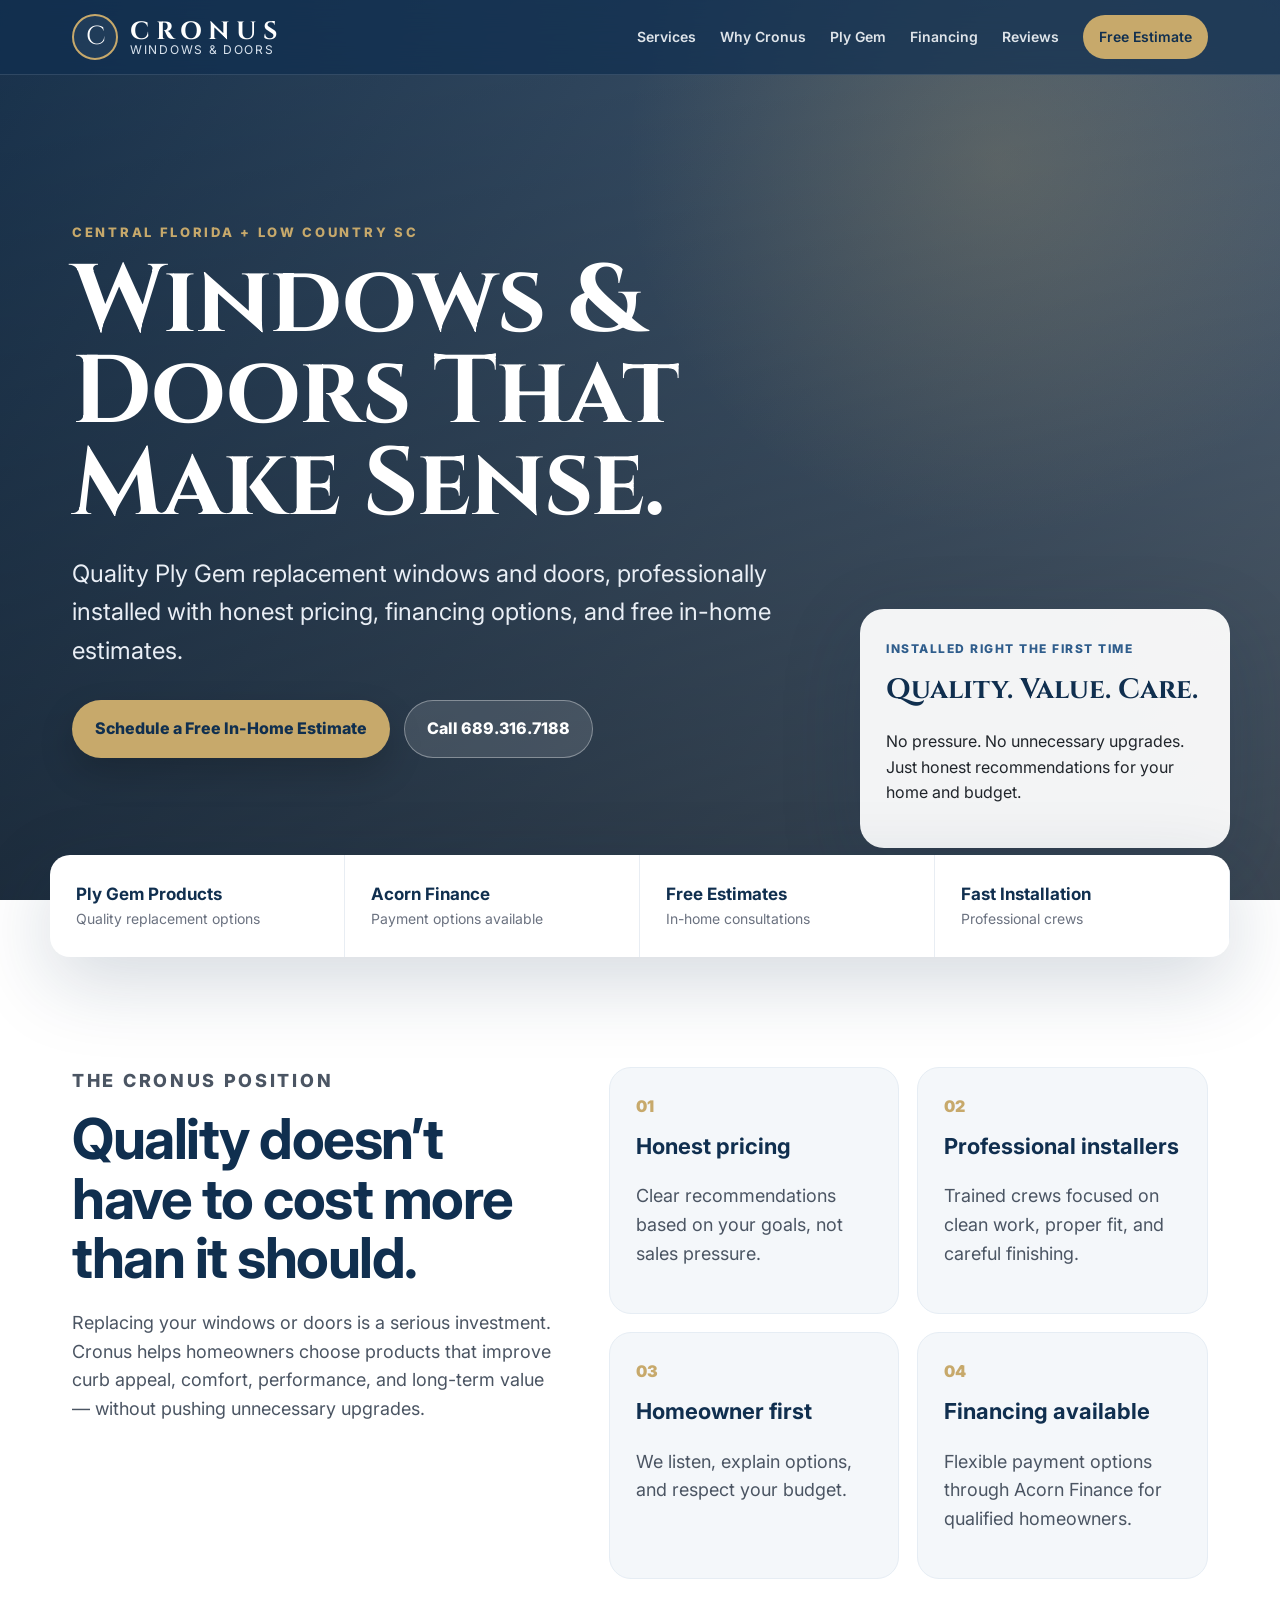
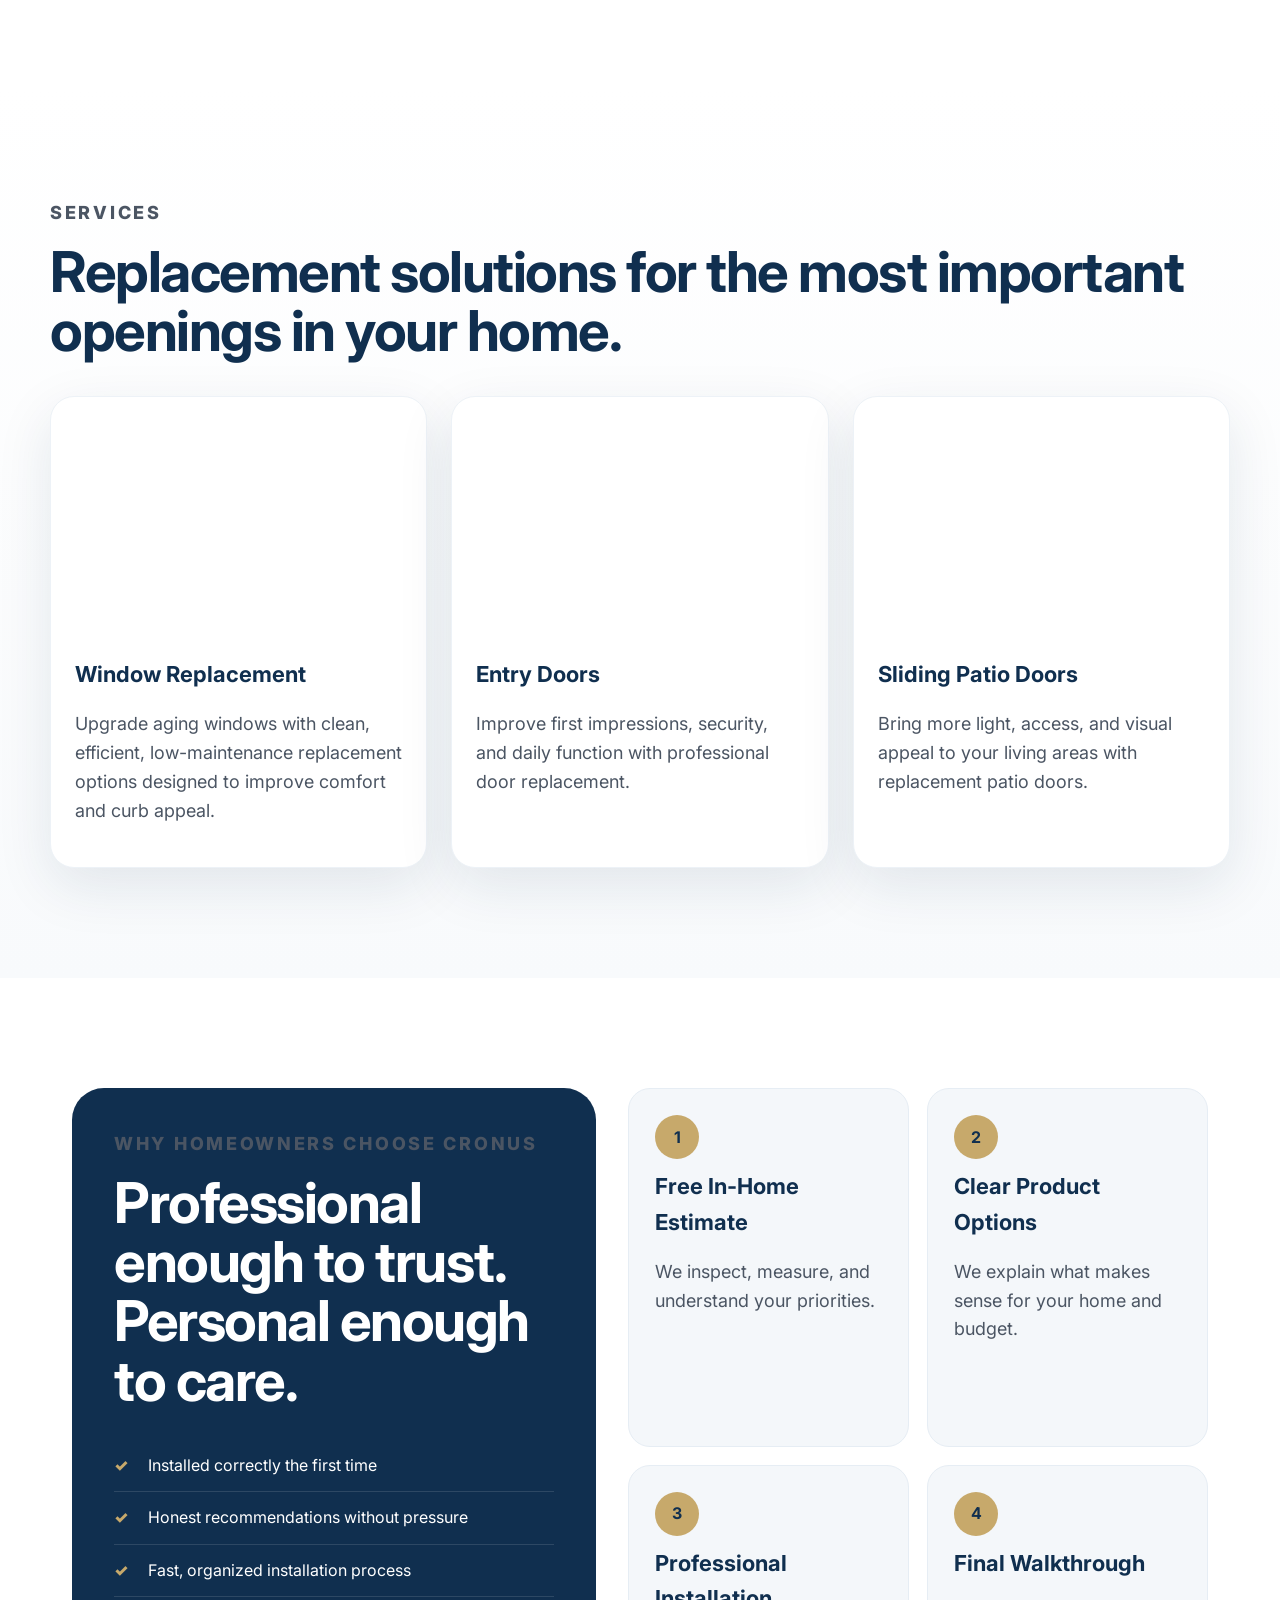
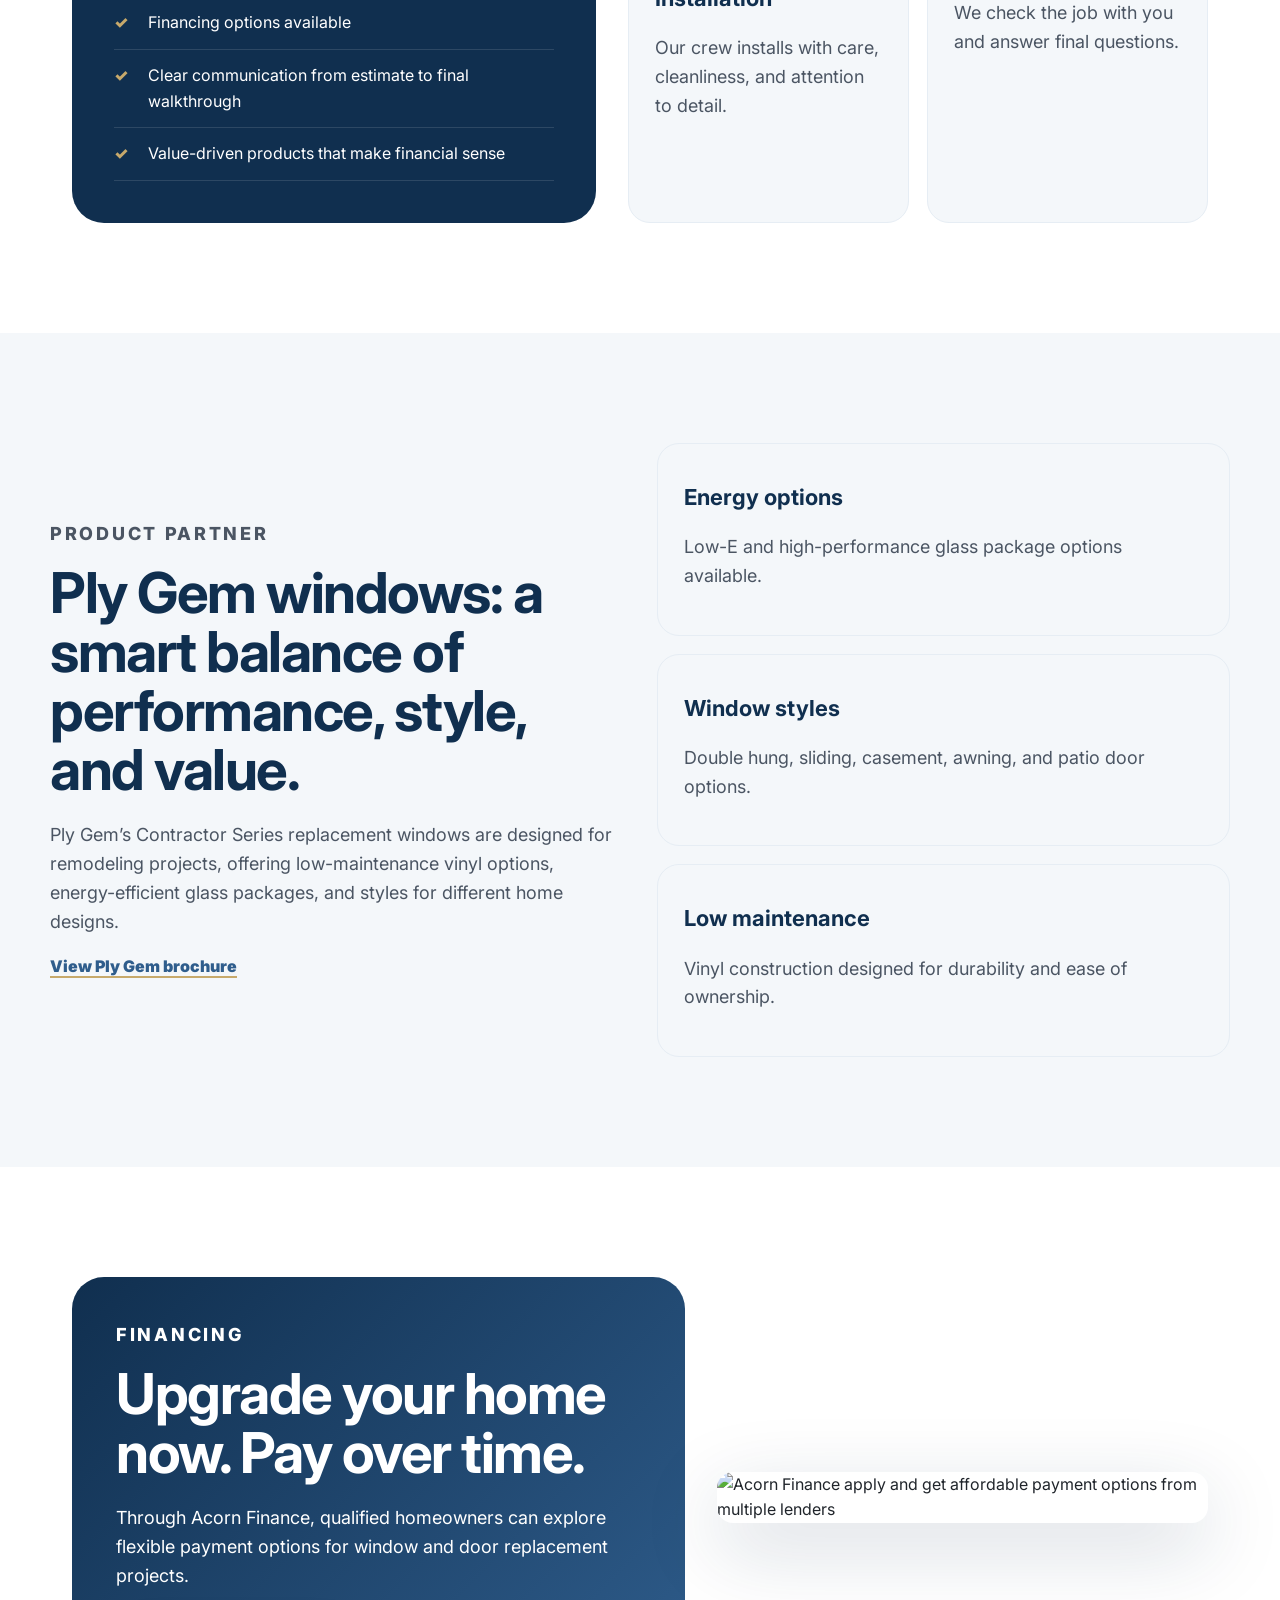
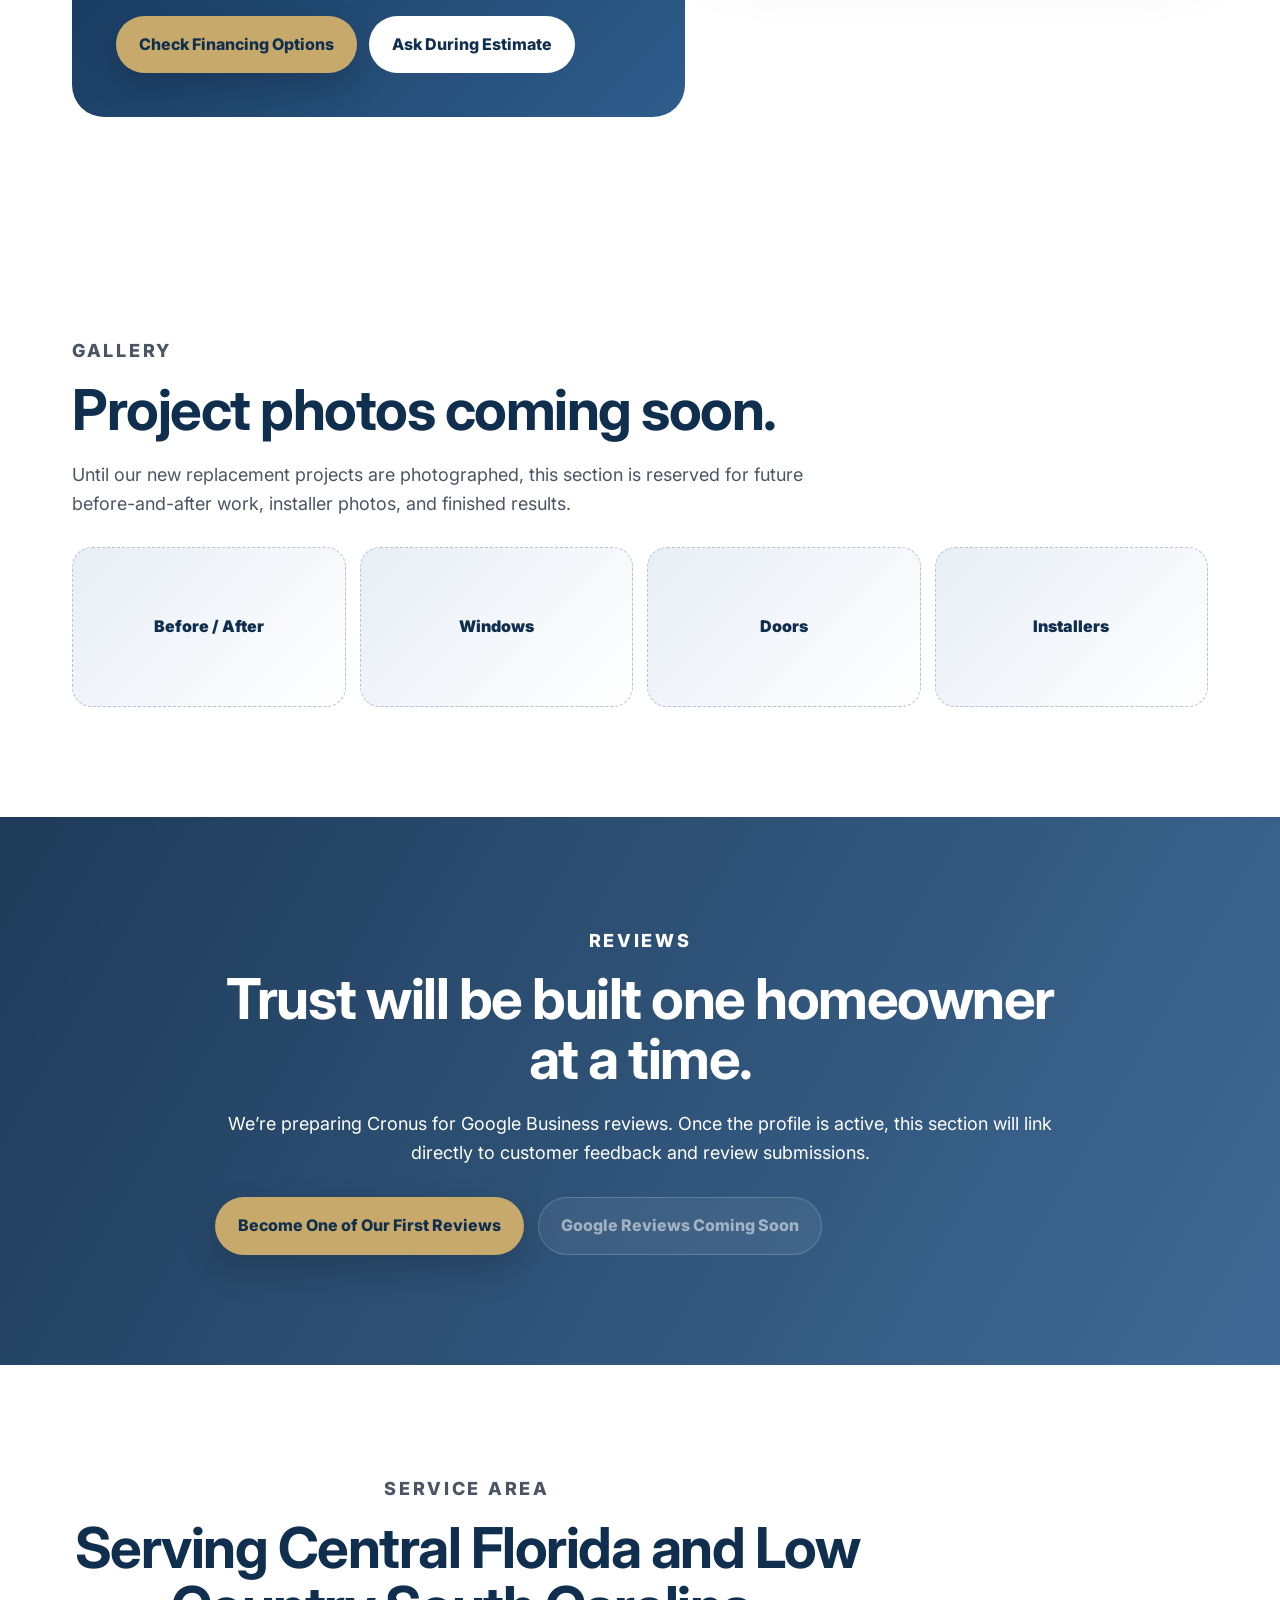
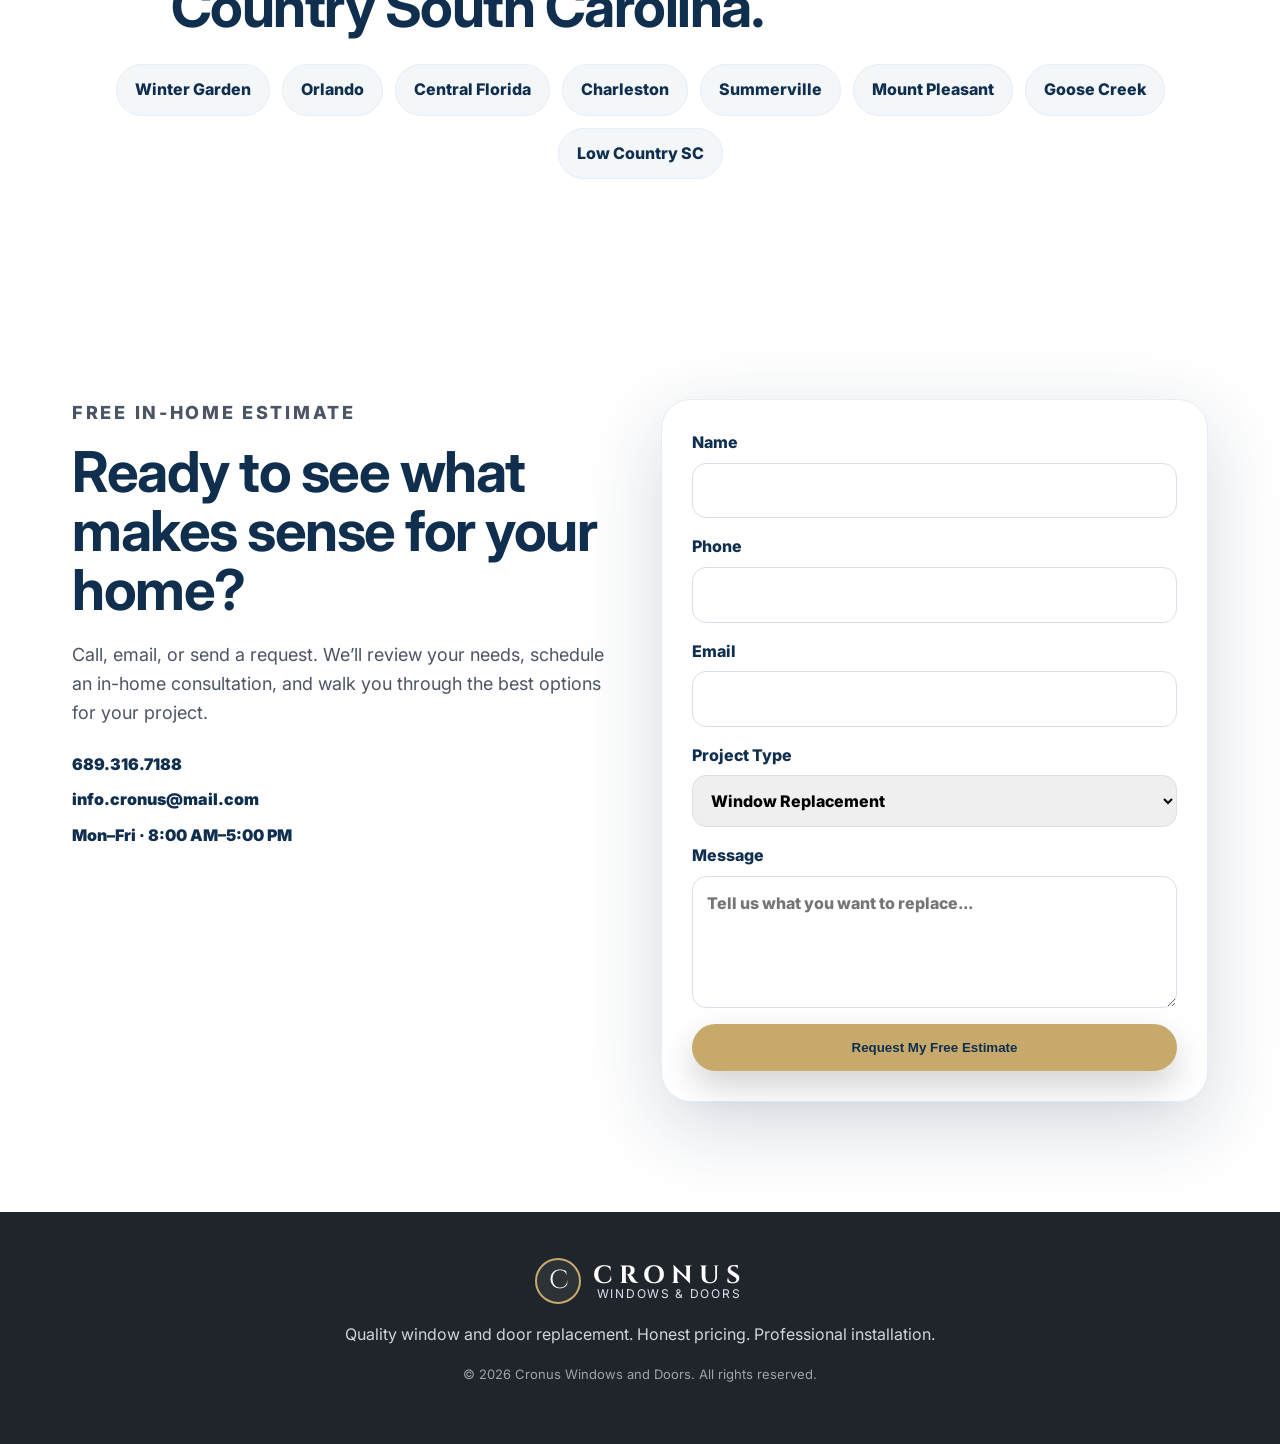
==== index.html @ d78d4bb9 "Add files via upload" ====
<!DOCTYPE html>
<html lang="en">
<head>
  <meta charset="UTF-8" />
  <meta name="viewport" content="width=device-width, initial-scale=1.0" />
  <title>Cronus Windows & Doors | Quality Replacement Windows & Doors</title>
  <meta name="description" content="Cronus Windows & Doors provides quality window and door replacement with honest pricing, professional installation, financing options, and free in-home estimates in Central Florida and Low Country SC." />
  <meta name="keywords" content="window replacement, door replacement, Ply Gem windows, Central Florida windows, Low Country SC windows, replacement windows, patio doors" />
  <meta property="og:title" content="Cronus Windows & Doors" />
  <meta property="og:description" content="Windows & doors that make sense. Quality products, honest pricing, professional installation, and free in-home estimates." />
  <meta property="og:type" content="website" />
  <link rel="preconnect" href="https://fonts.googleapis.com">
  <link rel="preconnect" href="https://fonts.gstatic.com" crossorigin>
  <link href="https://fonts.googleapis.com/css2?family=Cinzel:wght@500;600;700&family=Inter:wght@400;500;600;700;800&display=swap" rel="stylesheet">
  <link rel="stylesheet" href="style.css" />
</head>
<body>
  <header class="site-header" id="top">
    <nav class="navbar">
      <a href="#top" class="brand" aria-label="Cronus Windows and Doors home">
        <span class="brand-mark">C</span>
        <span class="brand-text"><strong>CRONUS</strong><small>Windows & Doors</small></span>
      </a>
      <button class="nav-toggle" aria-label="Open menu">☰</button>
      <div class="nav-links">
        <a href="#services">Services</a>
        <a href="#why">Why Cronus</a>
        <a href="#plygem">Ply Gem</a>
        <a href="#financing">Financing</a>
        <a href="#reviews">Reviews</a>
        <a href="#contact" class="nav-cta">Free Estimate</a>
      </div>
    </nav>
  </header>

  <main>
    <section class="hero">
      <div class="hero-overlay"></div>
      <div class="hero-content reveal">
        <p class="eyebrow">Central Florida + Low Country SC</p>
        <h1>Windows & Doors That Make Sense.</h1>
        <p class="hero-subtitle">Quality Ply Gem replacement windows and doors, professionally installed with honest pricing, financing options, and free in-home estimates.</p>
        <div class="hero-actions">
          <a href="#contact" class="btn btn-primary">Schedule a Free In-Home Estimate</a>
          <a href="tel:16893167188" class="btn btn-secondary">Call 689.316.7188</a>
        </div>
      </div>
      <div class="hero-card reveal">
        <span>Installed right the first time</span>
        <strong>Quality. Value. Care.</strong>
        <p>No pressure. No unnecessary upgrades. Just honest recommendations for your home and budget.</p>
      </div>
    </section>

    <section class="trust-strip">
      <div><strong>Ply Gem Products</strong><span>Quality replacement options</span></div>
      <div><strong>Acorn Finance</strong><span>Payment options available</span></div>
      <div><strong>Free Estimates</strong><span>In-home consultations</span></div>
      <div><strong>Fast Installation</strong><span>Professional crews</span></div>
    </section>

    <section class="section intro">
      <div class="section-text reveal">
        <p class="eyebrow">The Cronus position</p>
        <h2>Quality doesn’t have to cost more than it should.</h2>
        <p>Replacing your windows or doors is a serious investment. Cronus helps homeowners choose products that improve curb appeal, comfort, performance, and long-term value — without pushing unnecessary upgrades.</p>
      </div>
      <div class="feature-grid reveal">
        <article><span>01</span><h3>Honest pricing</h3><p>Clear recommendations based on your goals, not sales pressure.</p></article>
        <article><span>02</span><h3>Professional installers</h3><p>Trained crews focused on clean work, proper fit, and careful finishing.</p></article>
        <article><span>03</span><h3>Homeowner first</h3><p>We listen, explain options, and respect your budget.</p></article>
        <article><span>04</span><h3>Financing available</h3><p>Flexible payment options through Acorn Finance for qualified homeowners.</p></article>
      </div>
    </section>

    <section class="section services" id="services">
      <div class="section-heading reveal">
        <p class="eyebrow">Services</p>
        <h2>Replacement solutions for the most important openings in your home.</h2>
      </div>
      <div class="service-cards">
        <article class="service-card reveal"><div class="service-image window-img"></div><h3>Window Replacement</h3><p>Upgrade aging windows with clean, efficient, low-maintenance replacement options designed to improve comfort and curb appeal.</p></article>
        <article class="service-card reveal"><div class="service-image door-img"></div><h3>Entry Doors</h3><p>Improve first impressions, security, and daily function with professional door replacement.</p></article>
        <article class="service-card reveal"><div class="service-image patio-img"></div><h3>Sliding Patio Doors</h3><p>Bring more light, access, and visual appeal to your living areas with replacement patio doors.</p></article>
      </div>
    </section>

    <section class="section why" id="why">
      <div class="why-panel reveal">
        <p class="eyebrow">Why homeowners choose Cronus</p>
        <h2>Professional enough to trust. Personal enough to care.</h2>
        <ul class="check-list">
          <li>Installed correctly the first time</li>
          <li>Honest recommendations without pressure</li>
          <li>Fast, organized installation process</li>
          <li>Financing options available</li>
          <li>Clear communication from estimate to final walkthrough</li>
          <li>Value-driven products that make financial sense</li>
        </ul>
      </div>
      <div class="process reveal">
        <div><strong>1</strong><h3>Free In-Home Estimate</h3><p>We inspect, measure, and understand your priorities.</p></div>
        <div><strong>2</strong><h3>Clear Product Options</h3><p>We explain what makes sense for your home and budget.</p></div>
        <div><strong>3</strong><h3>Professional Installation</h3><p>Our crew installs with care, cleanliness, and attention to detail.</p></div>
        <div><strong>4</strong><h3>Final Walkthrough</h3><p>We check the job with you and answer final questions.</p></div>
      </div>
    </section>

    <section class="section partner" id="plygem">
      <div class="partner-copy reveal">
        <p class="eyebrow">Product partner</p>
        <h2>Ply Gem windows: a smart balance of performance, style, and value.</h2>
        <p>Ply Gem’s Contractor Series replacement windows are designed for remodeling projects, offering low-maintenance vinyl options, energy-efficient glass packages, and styles for different home designs.</p>
        <a href="assets/docs/ply-gem-2000-series-brochure.pdf" class="text-link" target="_blank" rel="noopener">View Ply Gem brochure</a>
      </div>
      <div class="spec-cards reveal">
        <article><h3>Energy options</h3><p>Low-E and high-performance glass package options available.</p></article>
        <article><h3>Window styles</h3><p>Double hung, sliding, casement, awning, and patio door options.</p></article>
        <article><h3>Low maintenance</h3><p>Vinyl construction designed for durability and ease of ownership.</p></article>
      </div>
    </section>

    <section class="section financing" id="financing">
      <div class="finance-box reveal">
        <p class="eyebrow">Financing</p>
        <h2>Upgrade your home now. Pay over time.</h2>
        <p>Through Acorn Finance, qualified homeowners can explore flexible payment options for window and door replacement projects.</p>
        <div class="finance-actions">
          <a href="https://www.acornfinance.com/pre-qualify/?d=RSNIO&utm_medium=web_pre_qual_banner" target="_blank" rel="noopener" class="btn btn-primary">Check Financing Options</a>
          <a href="#contact" class="btn btn-light">Ask During Estimate</a>
        </div>
      </div>
      <a class="acorn-banner reveal" href="https://www.acornfinance.com/pre-qualify/?d=RSNIO&utm_medium=web_pre_qual_banner" target="_blank" rel="noopener noreferrer">
        <img src="https://fs.acornfinance.com/banners/acorn-finance-banner-easy-payment-options-horizontal-medium.png" alt="Acorn Finance apply and get affordable payment options from multiple lenders">
      </a>
    </section>

    <section class="section gallery" id="gallery">
      <div class="section-heading reveal">
        <p class="eyebrow">Gallery</p>
        <h2>Project photos coming soon.</h2>
        <p>Until our new replacement projects are photographed, this section is reserved for future before-and-after work, installer photos, and finished results.</p>
      </div>
      <div class="placeholder-grid reveal">
        <div>Before / After</div><div>Windows</div><div>Doors</div><div>Installers</div>
      </div>
    </section>

    <section class="section reviews" id="reviews">
      <div class="reviews-copy reveal">
        <p class="eyebrow">Reviews</p>
        <h2>Trust will be built one homeowner at a time.</h2>
        <p>We’re preparing Cronus for Google Business reviews. Once the profile is active, this section will link directly to customer feedback and review submissions.</p>
        <div class="hero-actions">
          <a href="#contact" class="btn btn-primary">Become One of Our First Reviews</a>
          <a href="#" class="btn btn-secondary disabled" aria-disabled="true">Google Reviews Coming Soon</a>
        </div>
      </div>
    </section>

    <section class="section service-area">
      <div class="section-heading reveal">
        <p class="eyebrow">Service Area</p>
        <h2>Serving Central Florida and Low Country South Carolina.</h2>
      </div>
      <div class="area-grid reveal">
        <span>Winter Garden</span><span>Orlando</span><span>Central Florida</span><span>Charleston</span><span>Summerville</span><span>Mount Pleasant</span><span>Goose Creek</span><span>Low Country SC</span>
      </div>
    </section>

    <section class="section contact" id="contact">
      <div class="contact-copy reveal">
        <p class="eyebrow">Free in-home estimate</p>
        <h2>Ready to see what makes sense for your home?</h2>
        <p>Call, email, or send a request. We’ll review your needs, schedule an in-home consultation, and walk you through the best options for your project.</p>
        <div class="contact-details">
          <a href="tel:16893167188">689.316.7188</a>
          <a href="mailto:info.cronus@mail.com">info.cronus@mail.com</a>
          <span>Mon–Fri · 8:00 AM–5:00 PM</span>
        </div>
      </div>
      <form class="contact-form reveal" action="mailto:info.cronus@mail.com" method="post" enctype="text/plain">
        <label>Name<input type="text" name="Name" required></label>
        <label>Phone<input type="tel" name="Phone" required></label>
        <label>Email<input type="email" name="Email"></label>
        <label>Project Type<select name="Project Type"><option>Window Replacement</option><option>Door Replacement</option><option>Windows & Doors</option><option>Financing Question</option></select></label>
        <label>Message<textarea name="Message" rows="4" placeholder="Tell us what you want to replace..."></textarea></label>
        <button type="submit" class="btn btn-primary">Request My Free Estimate</button>
      </form>
    </section>
  </main>

  <footer class="footer">
    <div class="brand footer-brand"><span class="brand-mark">C</span><span class="brand-text"><strong>CRONUS</strong><small>Windows & Doors</small></span></div>
    <p>Quality window and door replacement. Honest pricing. Professional installation.</p>
    <p class="fine-print">© <span id="year"></span> Cronus Windows and Doors. All rights reserved.</p>
  </footer>

  <a href="tel:16893167188" class="mobile-call">Call Now</a>
  <script src="script.js"></script>
</body>
</html>
---- style.css ----
:root{--navy:#102f4f;--blue:#2f5d8c;--charcoal:#20252b;--muted:#6b7280;--light:#f4f7fa;--white:#fff;--gold:#c7a96b;--shadow:0 24px 80px rgba(16,47,79,.18);--radius:24px}*{box-sizing:border-box}html{scroll-behavior:smooth}body{margin:0;font-family:Inter,system-ui,-apple-system,Segoe UI,sans-serif;color:var(--charcoal);background:var(--white);line-height:1.6}a{text-decoration:none;color:inherit}.site-header{position:fixed;top:0;left:0;right:0;z-index:20;background:rgba(16,47,79,.72);backdrop-filter:blur(16px);border-bottom:1px solid rgba(255,255,255,.12)}.navbar{max-width:1180px;margin:0 auto;padding:14px 22px;display:flex;align-items:center;justify-content:space-between}.brand{display:flex;align-items:center;gap:12px;color:#fff}.brand-mark{width:46px;height:46px;border:2px solid var(--gold);border-radius:50%;display:grid;place-items:center;font-family:Cinzel,serif;font-size:26px;letter-spacing:-2px;background:rgba(255,255,255,.06)}.brand-text{display:flex;flex-direction:column;line-height:1}.brand-text strong{font-family:Cinzel,serif;font-size:25px;letter-spacing:6px}.brand-text small{font-size:12px;letter-spacing:1.7px;text-transform:uppercase;color:#d9e3ee}.nav-links{display:flex;gap:24px;align-items:center;color:#f4f7fa;font-weight:600;font-size:14px}.nav-links a:not(.nav-cta){opacity:.9}.nav-links a:hover{opacity:1;color:#fff}.nav-cta{background:var(--gold);color:#102f4f;padding:11px 16px;border-radius:999px}.nav-toggle{display:none;background:none;border:0;color:#fff;font-size:28px}.hero{min-height:100vh;position:relative;display:flex;align-items:center;overflow:hidden;background:linear-gradient(120deg,rgba(16,47,79,.95),rgba(16,47,79,.64)),url('https://images.unsplash.com/photo-1600607687939-ce8a6c25118c?auto=format&fit=crop&w=1800&q=80') center/cover}.hero-overlay{position:absolute;inset:0;background:radial-gradient(circle at 78% 18%,rgba(199,169,107,.22),transparent 30%),linear-gradient(180deg,rgba(0,0,0,.12),rgba(0,0,0,.42))}.hero-content{position:relative;z-index:2;max-width:860px;padding:150px 22px 70px;margin-left:calc((100vw - 1180px)/2);color:#fff}.eyebrow{text-transform:uppercase;letter-spacing:2.7px;font-weight:800;color:var(--gold);font-size:13px;margin:0 0 14px}.hero h1{font-family:Cinzel,serif;font-size:clamp(48px,8vw,96px);line-height:.95;margin:0 0 24px;letter-spacing:-1px}.hero-subtitle{font-size:clamp(18px,2.1vw,24px);max-width:720px;color:#e9eef5}.hero-actions{display:flex;gap:14px;flex-wrap:wrap;margin-top:30px}.btn{display:inline-flex;align-items:center;justify-content:center;border-radius:999px;padding:15px 22px;font-weight:800;transition:.25s ease;border:1px solid transparent}.btn:hover{transform:translateY(-2px)}.btn-primary{background:var(--gold);color:#102f4f;box-shadow:0 15px 35px rgba(0,0,0,.18)}.btn-secondary{background:rgba(255,255,255,.12);color:#fff;border-color:rgba(255,255,255,.35)}.btn-light{background:#fff;color:var(--navy)}.disabled{opacity:.55;pointer-events:none}.hero-card{position:absolute;right:max(22px,calc((100vw - 1180px)/2));bottom:52px;z-index:2;width:min(370px,calc(100% - 44px));background:rgba(255,255,255,.94);border-radius:var(--radius);padding:26px;box-shadow:var(--shadow)}.hero-card span{color:var(--blue);font-weight:800;text-transform:uppercase;font-size:12px;letter-spacing:1.5px}.hero-card strong{display:block;font-family:Cinzel,serif;font-size:28px;color:var(--navy);margin:8px 0}.trust-strip{display:grid;grid-template-columns:repeat(4,1fr);max-width:1180px;margin:-45px auto 0;position:relative;z-index:4;background:#fff;border-radius:20px;box-shadow:var(--shadow);overflow:hidden}.trust-strip div{padding:26px;border-right:1px solid #e8edf3}.trust-strip strong,.trust-strip span{display:block}.trust-strip strong{color:var(--navy);font-size:17px}.trust-strip span{color:var(--muted);font-size:14px}.section{max-width:1180px;margin:0 auto;padding:110px 22px}.intro{display:grid;grid-template-columns:.9fr 1.1fr;gap:46px;align-items:start}.section h2{font-size:clamp(34px,4.4vw,58px);line-height:1.05;margin:0 0 22px;color:var(--navy);letter-spacing:-1.5px}.section p{font-size:18px;color:#4b5563}.feature-grid{display:grid;grid-template-columns:repeat(2,1fr);gap:18px}.feature-grid article,.spec-cards article,.process div{background:var(--light);border-radius:22px;padding:26px;border:1px solid #e6edf4}.feature-grid span{font-weight:900;color:var(--gold)}.feature-grid h3,.service-card h3,.spec-cards h3,.process h3{color:var(--navy);font-size:22px;margin:10px 0}.section-heading{max-width:790px}.services{background:linear-gradient(180deg,#fff,#f8fafc);max-width:none}.services>.section-heading,.service-cards{max-width:1180px;margin-left:auto;margin-right:auto}.service-cards{display:grid;grid-template-columns:repeat(3,1fr);gap:24px;margin-top:36px}.service-card{background:#fff;border-radius:var(--radius);box-shadow:0 18px 55px rgba(16,47,79,.1);overflow:hidden;border:1px solid #edf2f7}.service-card h3,.service-card p{padding-left:24px;padding-right:24px}.service-card p{padding-bottom:24px}.service-image{height:250px;background-size:cover;background-position:center}.window-img{background-image:url('https://images.unsplash.com/photo-1600566753086-00f18fb6b3ea?auto=format&fit=crop&w=900&q=80')}.door-img{background-image:url('https://images.unsplash.com/photo-1600607687920-4e2a09cf159d?auto=format&fit=crop&w=900&q=80')}.patio-img{background-image:url('https://images.unsplash.com/photo-1600607688969-a5bfcd646154?auto=format&fit=crop&w=900&q=80')}.why{display:grid;grid-template-columns:.95fr 1.05fr;gap:32px}.why-panel{background:var(--navy);color:#fff;border-radius:32px;padding:42px}.why-panel h2{color:#fff}.check-list{list-style:none;padding:0;margin:30px 0 0}.check-list li{padding:13px 0 13px 34px;position:relative;border-bottom:1px solid rgba(255,255,255,.12)}.check-list li:before{content:'✓';position:absolute;left:0;color:var(--gold);font-weight:900}.process{display:grid;grid-template-columns:repeat(2,1fr);gap:18px}.process strong{width:44px;height:44px;border-radius:50%;display:grid;place-items:center;background:var(--gold);color:var(--navy)}.partner{display:grid;grid-template-columns:1fr 1fr;gap:34px;align-items:center;background:var(--light);max-width:none;padding-left:max(22px,calc((100vw - 1180px)/2));padding-right:max(22px,calc((100vw - 1180px)/2))}.spec-cards{display:grid;gap:18px}.text-link{color:var(--blue);font-weight:900;border-bottom:2px solid var(--gold)}.financing{display:grid;grid-template-columns:1fr .8fr;gap:32px;align-items:center}.finance-box{background:linear-gradient(135deg,var(--navy),var(--blue));padding:44px;border-radius:32px;color:#fff}.finance-box h2,.finance-box p{color:#fff}.finance-actions{display:flex;gap:12px;flex-wrap:wrap;margin-top:25px}.acorn-banner{display:block}.acorn-banner img{max-width:100%;border-radius:16px;box-shadow:var(--shadow);background:#fff}.gallery{background:#fff}.placeholder-grid{display:grid;grid-template-columns:repeat(4,1fr);gap:14px;margin-top:28px}.placeholder-grid div{height:160px;border-radius:20px;background:linear-gradient(135deg,#e8eef5,#fff);border:1px dashed #b7c3d1;display:grid;place-items:center;font-weight:900;color:var(--navy)}.reviews{background:linear-gradient(120deg,rgba(16,47,79,.94),rgba(47,93,140,.92)),url('https://images.unsplash.com/photo-1600585153490-76fb20a32601?auto=format&fit=crop&w=1600&q=80') center/cover;max-width:none;color:#fff}.reviews-copy{max-width:850px;margin:0 auto;text-align:center}.reviews h2,.reviews p{color:#fff}.service-area{text-align:center}.area-grid{display:flex;flex-wrap:wrap;gap:12px;justify-content:center;margin-top:28px}.area-grid span{background:var(--light);border:1px solid #e5edf5;border-radius:999px;padding:12px 18px;font-weight:800;color:var(--navy)}.contact{display:grid;grid-template-columns:1fr 1fr;gap:42px;align-items:start}.contact-details{display:grid;gap:10px;margin-top:24px}.contact-details a,.contact-details span{font-weight:900;color:var(--navy)}.contact-form{background:#fff;border:1px solid #e6edf4;box-shadow:var(--shadow);border-radius:30px;padding:30px;display:grid;gap:16px}.contact-form label{display:grid;gap:7px;font-weight:800;color:var(--navy)}input,select,textarea{width:100%;border:1px solid #d8e0e9;border-radius:14px;padding:14px;font:inherit}textarea{resize:vertical}.footer{background:var(--charcoal);color:#d1d5db;padding:46px 22px;text-align:center}.footer-brand{justify-content:center;margin-bottom:18px}.fine-print{font-size:13px;color:#9ca3af}.mobile-call{display:none;position:fixed;bottom:18px;left:18px;right:18px;z-index:30;background:var(--gold);color:var(--navy);padding:16px;border-radius:999px;text-align:center;font-weight:900;box-shadow:0 18px 45px rgba(0,0,0,.25)}.reveal{opacity:0;transform:translateY(20px);transition:opacity .7s ease,transform .7s ease}.reveal.visible{opacity:1;transform:translateY(0)}@media (max-width:920px){.nav-toggle{display:block}.nav-links{position:absolute;top:74px;left:18px;right:18px;background:var(--navy);border-radius:18px;padding:18px;display:none;flex-direction:column;align-items:stretch}.nav-links.open{display:flex}.hero-content{margin-left:0;padding-top:130px}.hero-card{position:relative;right:auto;bottom:auto;margin:0 22px 40px}.trust-strip,.intro,.service-cards,.why,.partner,.financing,.contact{grid-template-columns:1fr}.trust-strip{margin:0;border-radius:0}.feature-grid,.process,.placeholder-grid{grid-template-columns:1fr}.mobile-call{display:block}.section{padding:76px 22px}.brand-text strong{font-size:20px;letter-spacing:4px}}@media (max-width:560px){.trust-strip{grid-template-columns:1fr}.hero h1{font-size:44px}.btn{width:100%}.service-image{height:210px}.brand-mark{width:40px;height:40px}.brand-text small{font-size:10px}}
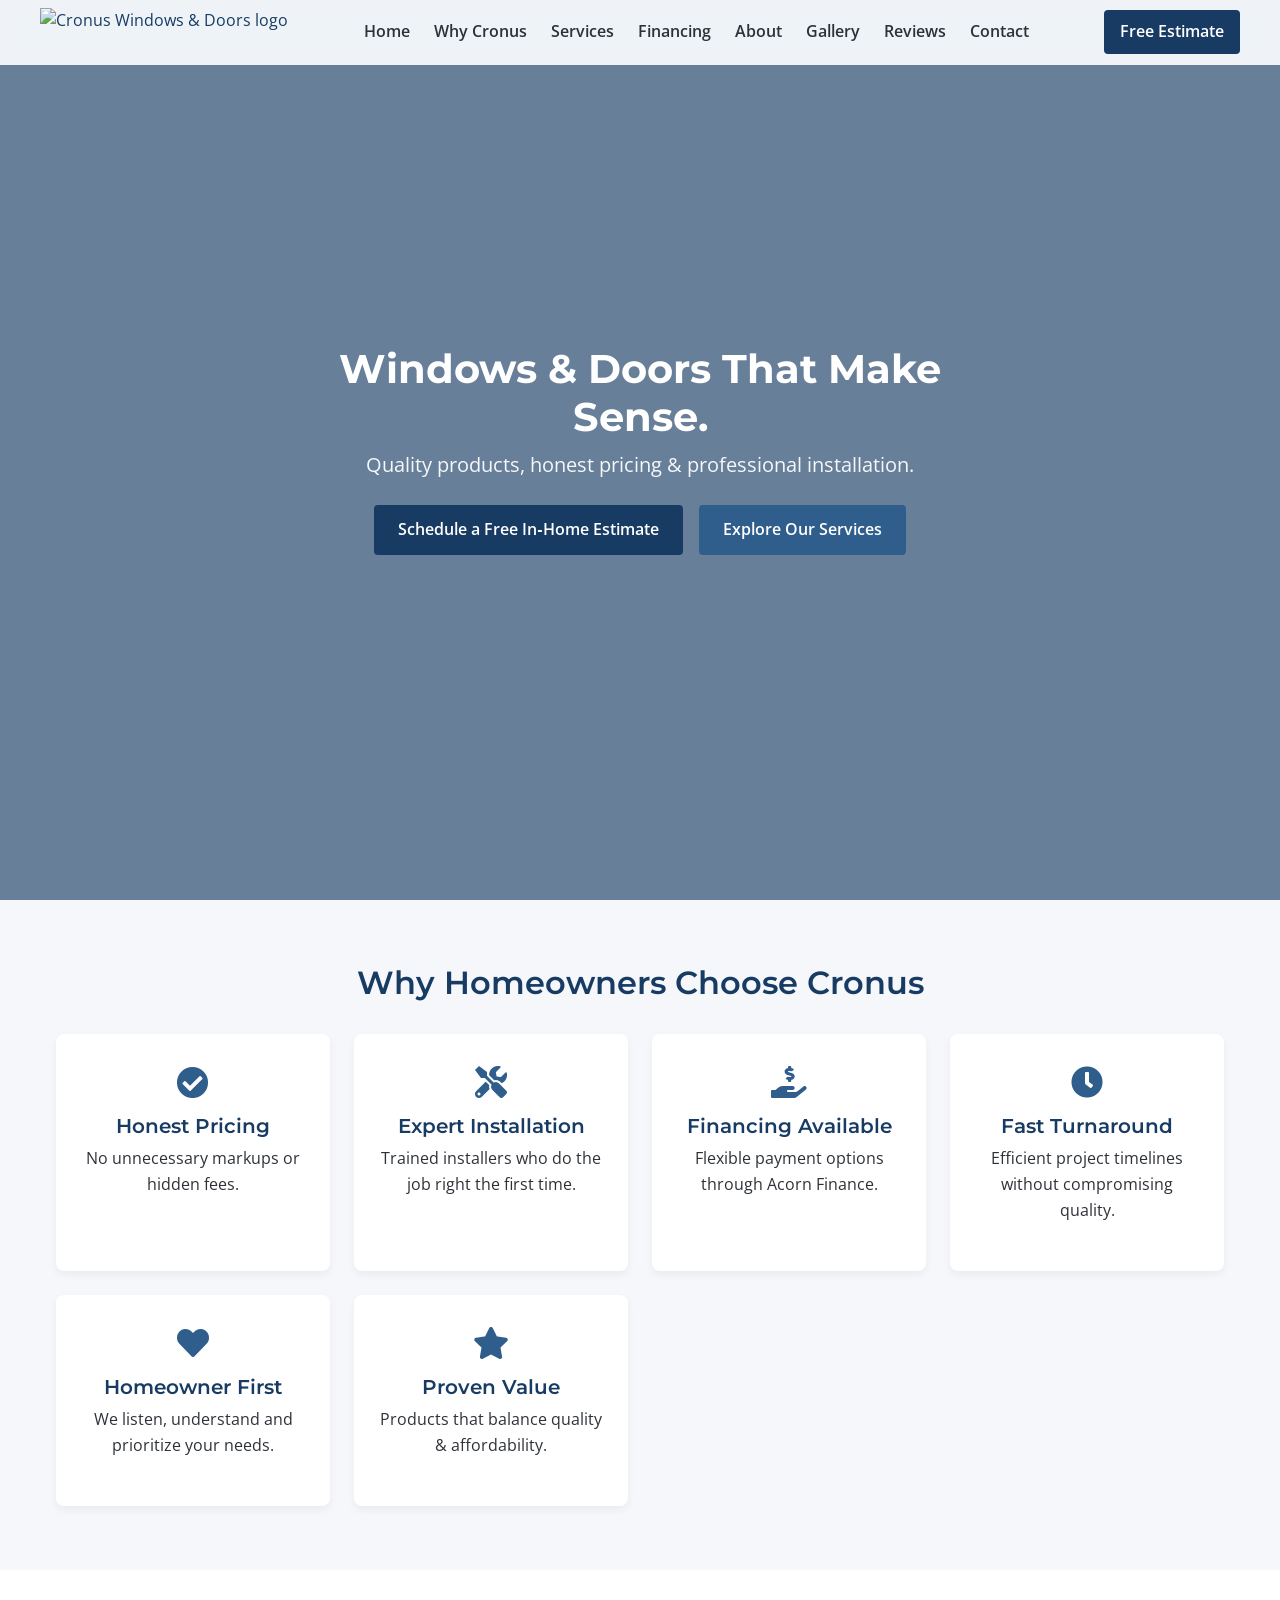
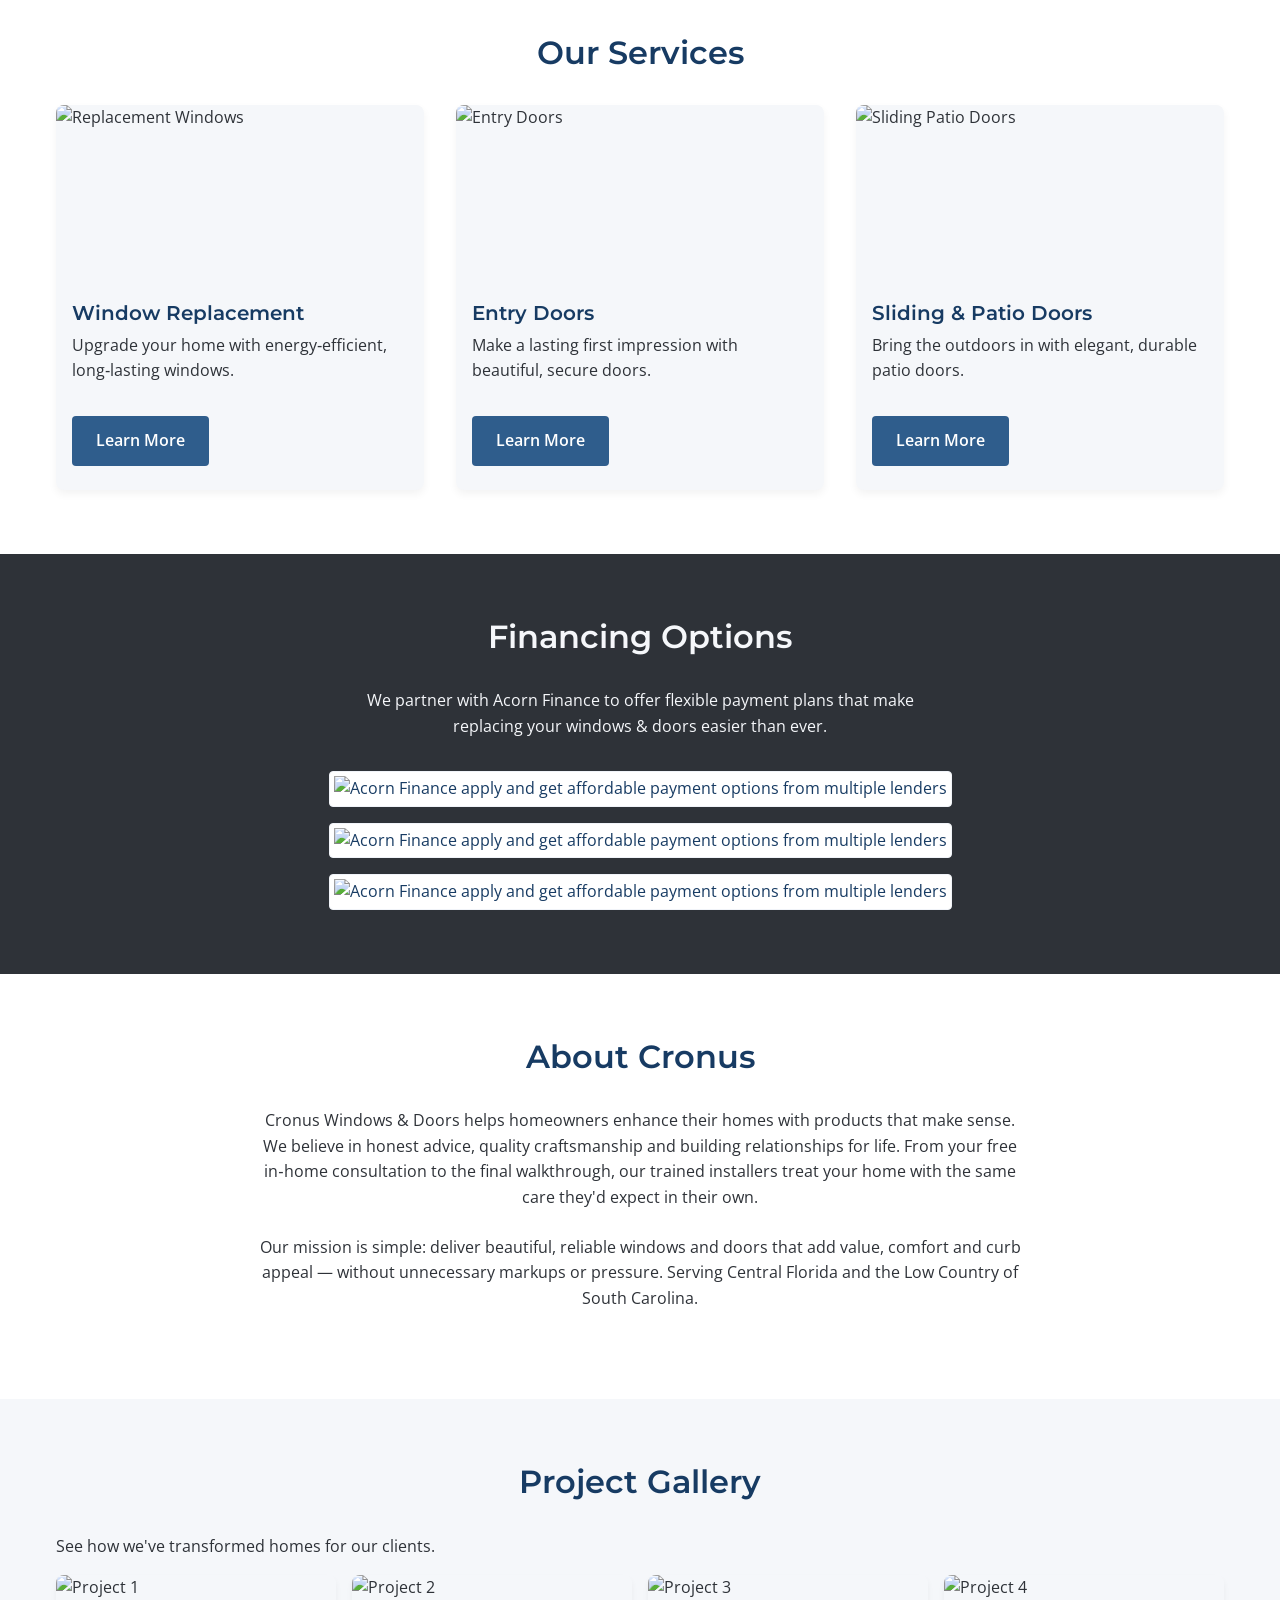
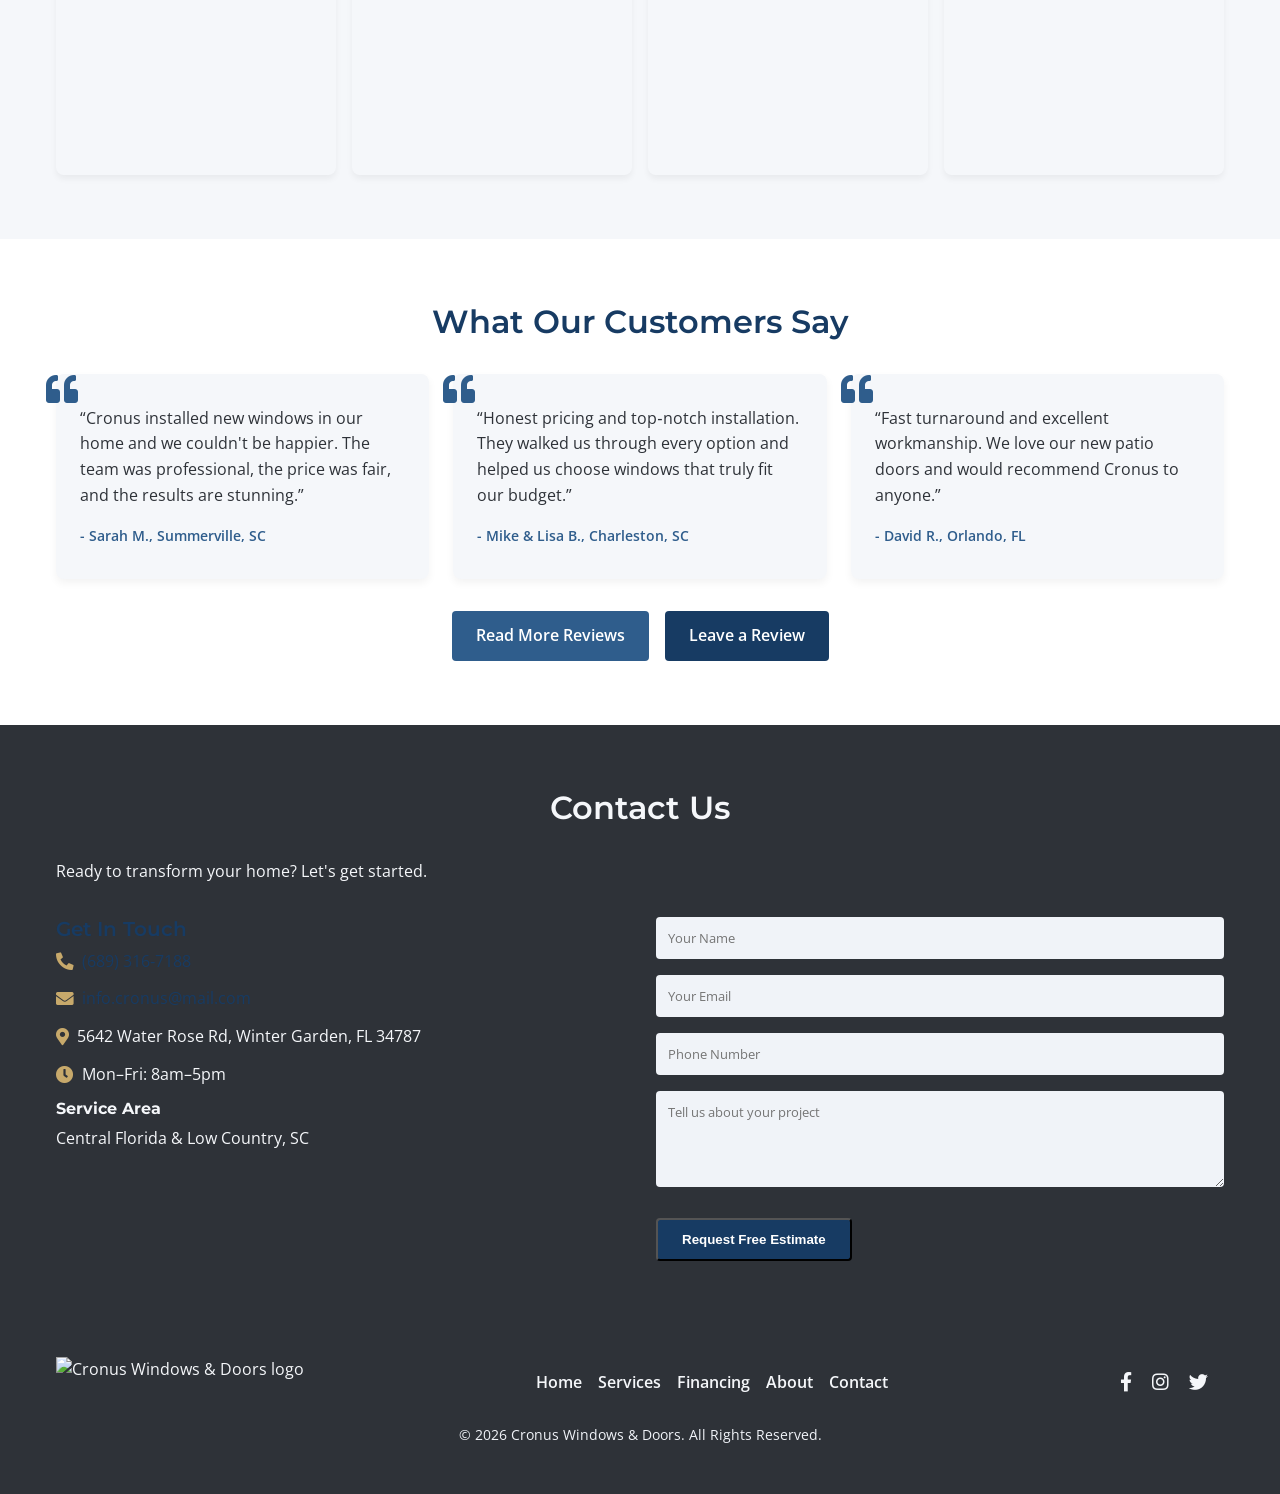
==== commit 88a4aecc: "Add files via upload" ====
--- a/index.html
+++ b/index.html
@@ -1,202 +1,229 @@
 <!DOCTYPE html>
 <html lang="en">
 <head>
-  <meta charset="UTF-8" />
-  <meta name="viewport" content="width=device-width, initial-scale=1.0" />
-  <title>Cronus Windows & Doors | Quality Replacement Windows & Doors</title>
-  <meta name="description" content="Cronus Windows & Doors provides quality window and door replacement with honest pricing, professional installation, financing options, and free in-home estimates in Central Florida and Low Country SC." />
-  <meta name="keywords" content="window replacement, door replacement, Ply Gem windows, Central Florida windows, Low Country SC windows, replacement windows, patio doors" />
-  <meta property="og:title" content="Cronus Windows & Doors" />
-  <meta property="og:description" content="Windows & doors that make sense. Quality products, honest pricing, professional installation, and free in-home estimates." />
-  <meta property="og:type" content="website" />
-  <link rel="preconnect" href="https://fonts.googleapis.com">
-  <link rel="preconnect" href="https://fonts.gstatic.com" crossorigin>
-  <link href="https://fonts.googleapis.com/css2?family=Cinzel:wght@500;600;700&family=Inter:wght@400;500;600;700;800&display=swap" rel="stylesheet">
-  <link rel="stylesheet" href="style.css" />
+    <meta charset="UTF-8">
+    <meta name="viewport" content="width=device-width, initial-scale=1.0">
+    <meta name="description" content="Cronus Windows & Doors offers high‑quality window and door replacement services throughout Central Florida and the Low Country of South Carolina. Honest pricing, expert installation and financing options for every homeowner.">
+    <title>Cronus Windows & Doors | Replacement & Installation</title>
+    <!-- Google Fonts -->
+    <link rel="preconnect" href="https://fonts.gstatic.com">
+    <link href="https://fonts.googleapis.com/css2?family=Montserrat:wght@400;600;700&family=Open+Sans:wght@400;600&display=swap" rel="stylesheet">
+    <!-- Font Awesome for icons -->
+    <link rel="stylesheet" href="https://cdnjs.cloudflare.com/ajax/libs/font-awesome/5.15.4/css/all.min.css" integrity="sha512-dN3dKq1nJ+riQFk3+GNf0jV5Rx4TfECZKc+oR7HDW9G+536us+Z8zNEfE5JNrM7i1mBVFe4WVXBGoZ+6B1LV2Q==" crossorigin="anonymous" referrerpolicy="no-referrer" />
+    <!-- Main stylesheet -->
+    <link rel="stylesheet" href="style.css">
 </head>
 <body>
-  <header class="site-header" id="top">
-    <nav class="navbar">
-      <a href="#top" class="brand" aria-label="Cronus Windows and Doors home">
-        <span class="brand-mark">C</span>
-        <span class="brand-text"><strong>CRONUS</strong><small>Windows & Doors</small></span>
-      </a>
-      <button class="nav-toggle" aria-label="Open menu">☰</button>
-      <div class="nav-links">
-        <a href="#services">Services</a>
-        <a href="#why">Why Cronus</a>
-        <a href="#plygem">Ply Gem</a>
-        <a href="#financing">Financing</a>
-        <a href="#reviews">Reviews</a>
-        <a href="#contact" class="nav-cta">Free Estimate</a>
-      </div>
-    </nav>
-  </header>
-
-  <main>
-    <section class="hero">
-      <div class="hero-overlay"></div>
-      <div class="hero-content reveal">
-        <p class="eyebrow">Central Florida + Low Country SC</p>
-        <h1>Windows & Doors That Make Sense.</h1>
-        <p class="hero-subtitle">Quality Ply Gem replacement windows and doors, professionally installed with honest pricing, financing options, and free in-home estimates.</p>
-        <div class="hero-actions">
-          <a href="#contact" class="btn btn-primary">Schedule a Free In-Home Estimate</a>
-          <a href="tel:16893167188" class="btn btn-secondary">Call 689.316.7188</a>
-        </div>
-      </div>
-      <div class="hero-card reveal">
-        <span>Installed right the first time</span>
-        <strong>Quality. Value. Care.</strong>
-        <p>No pressure. No unnecessary upgrades. Just honest recommendations for your home and budget.</p>
-      </div>
-    </section>
-
-    <section class="trust-strip">
-      <div><strong>Ply Gem Products</strong><span>Quality replacement options</span></div>
-      <div><strong>Acorn Finance</strong><span>Payment options available</span></div>
-      <div><strong>Free Estimates</strong><span>In-home consultations</span></div>
-      <div><strong>Fast Installation</strong><span>Professional crews</span></div>
-    </section>
-
-    <section class="section intro">
-      <div class="section-text reveal">
-        <p class="eyebrow">The Cronus position</p>
-        <h2>Quality doesn’t have to cost more than it should.</h2>
-        <p>Replacing your windows or doors is a serious investment. Cronus helps homeowners choose products that improve curb appeal, comfort, performance, and long-term value — without pushing unnecessary upgrades.</p>
-      </div>
-      <div class="feature-grid reveal">
-        <article><span>01</span><h3>Honest pricing</h3><p>Clear recommendations based on your goals, not sales pressure.</p></article>
-        <article><span>02</span><h3>Professional installers</h3><p>Trained crews focused on clean work, proper fit, and careful finishing.</p></article>
-        <article><span>03</span><h3>Homeowner first</h3><p>We listen, explain options, and respect your budget.</p></article>
-        <article><span>04</span><h3>Financing available</h3><p>Flexible payment options through Acorn Finance for qualified homeowners.</p></article>
-      </div>
-    </section>
-
-    <section class="section services" id="services">
-      <div class="section-heading reveal">
-        <p class="eyebrow">Services</p>
-        <h2>Replacement solutions for the most important openings in your home.</h2>
-      </div>
-      <div class="service-cards">
-        <article class="service-card reveal"><div class="service-image window-img"></div><h3>Window Replacement</h3><p>Upgrade aging windows with clean, efficient, low-maintenance replacement options designed to improve comfort and curb appeal.</p></article>
-        <article class="service-card reveal"><div class="service-image door-img"></div><h3>Entry Doors</h3><p>Improve first impressions, security, and daily function with professional door replacement.</p></article>
-        <article class="service-card reveal"><div class="service-image patio-img"></div><h3>Sliding Patio Doors</h3><p>Bring more light, access, and visual appeal to your living areas with replacement patio doors.</p></article>
-      </div>
-    </section>
-
-    <section class="section why" id="why">
-      <div class="why-panel reveal">
-        <p class="eyebrow">Why homeowners choose Cronus</p>
-        <h2>Professional enough to trust. Personal enough to care.</h2>
-        <ul class="check-list">
-          <li>Installed correctly the first time</li>
-          <li>Honest recommendations without pressure</li>
-          <li>Fast, organized installation process</li>
-          <li>Financing options available</li>
-          <li>Clear communication from estimate to final walkthrough</li>
-          <li>Value-driven products that make financial sense</li>
-        </ul>
-      </div>
-      <div class="process reveal">
-        <div><strong>1</strong><h3>Free In-Home Estimate</h3><p>We inspect, measure, and understand your priorities.</p></div>
-        <div><strong>2</strong><h3>Clear Product Options</h3><p>We explain what makes sense for your home and budget.</p></div>
-        <div><strong>3</strong><h3>Professional Installation</h3><p>Our crew installs with care, cleanliness, and attention to detail.</p></div>
-        <div><strong>4</strong><h3>Final Walkthrough</h3><p>We check the job with you and answer final questions.</p></div>
-      </div>
-    </section>
-
-    <section class="section partner" id="plygem">
-      <div class="partner-copy reveal">
-        <p class="eyebrow">Product partner</p>
-        <h2>Ply Gem windows: a smart balance of performance, style, and value.</h2>
-        <p>Ply Gem’s Contractor Series replacement windows are designed for remodeling projects, offering low-maintenance vinyl options, energy-efficient glass packages, and styles for different home designs.</p>
-        <a href="assets/docs/ply-gem-2000-series-brochure.pdf" class="text-link" target="_blank" rel="noopener">View Ply Gem brochure</a>
-      </div>
-      <div class="spec-cards reveal">
-        <article><h3>Energy options</h3><p>Low-E and high-performance glass package options available.</p></article>
-        <article><h3>Window styles</h3><p>Double hung, sliding, casement, awning, and patio door options.</p></article>
-        <article><h3>Low maintenance</h3><p>Vinyl construction designed for durability and ease of ownership.</p></article>
-      </div>
-    </section>
-
-    <section class="section financing" id="financing">
-      <div class="finance-box reveal">
-        <p class="eyebrow">Financing</p>
-        <h2>Upgrade your home now. Pay over time.</h2>
-        <p>Through Acorn Finance, qualified homeowners can explore flexible payment options for window and door replacement projects.</p>
-        <div class="finance-actions">
-          <a href="https://www.acornfinance.com/pre-qualify/?d=RSNIO&utm_medium=web_pre_qual_banner" target="_blank" rel="noopener" class="btn btn-primary">Check Financing Options</a>
-          <a href="#contact" class="btn btn-light">Ask During Estimate</a>
-        </div>
-      </div>
-      <a class="acorn-banner reveal" href="https://www.acornfinance.com/pre-qualify/?d=RSNIO&utm_medium=web_pre_qual_banner" target="_blank" rel="noopener noreferrer">
-        <img src="https://fs.acornfinance.com/banners/acorn-finance-banner-easy-payment-options-horizontal-medium.png" alt="Acorn Finance apply and get affordable payment options from multiple lenders">
-      </a>
-    </section>
-
-    <section class="section gallery" id="gallery">
-      <div class="section-heading reveal">
-        <p class="eyebrow">Gallery</p>
-        <h2>Project photos coming soon.</h2>
-        <p>Until our new replacement projects are photographed, this section is reserved for future before-and-after work, installer photos, and finished results.</p>
-      </div>
-      <div class="placeholder-grid reveal">
-        <div>Before / After</div><div>Windows</div><div>Doors</div><div>Installers</div>
-      </div>
-    </section>
-
-    <section class="section reviews" id="reviews">
-      <div class="reviews-copy reveal">
-        <p class="eyebrow">Reviews</p>
-        <h2>Trust will be built one homeowner at a time.</h2>
-        <p>We’re preparing Cronus for Google Business reviews. Once the profile is active, this section will link directly to customer feedback and review submissions.</p>
-        <div class="hero-actions">
-          <a href="#contact" class="btn btn-primary">Become One of Our First Reviews</a>
-          <a href="#" class="btn btn-secondary disabled" aria-disabled="true">Google Reviews Coming Soon</a>
-        </div>
-      </div>
-    </section>
-
-    <section class="section service-area">
-      <div class="section-heading reveal">
-        <p class="eyebrow">Service Area</p>
-        <h2>Serving Central Florida and Low Country South Carolina.</h2>
-      </div>
-      <div class="area-grid reveal">
-        <span>Winter Garden</span><span>Orlando</span><span>Central Florida</span><span>Charleston</span><span>Summerville</span><span>Mount Pleasant</span><span>Goose Creek</span><span>Low Country SC</span>
-      </div>
-    </section>
-
-    <section class="section contact" id="contact">
-      <div class="contact-copy reveal">
-        <p class="eyebrow">Free in-home estimate</p>
-        <h2>Ready to see what makes sense for your home?</h2>
-        <p>Call, email, or send a request. We’ll review your needs, schedule an in-home consultation, and walk you through the best options for your project.</p>
-        <div class="contact-details">
-          <a href="tel:16893167188">689.316.7188</a>
-          <a href="mailto:info.cronus@mail.com">info.cronus@mail.com</a>
-          <span>Mon–Fri · 8:00 AM–5:00 PM</span>
-        </div>
-      </div>
-      <form class="contact-form reveal" action="mailto:info.cronus@mail.com" method="post" enctype="text/plain">
-        <label>Name<input type="text" name="Name" required></label>
-        <label>Phone<input type="tel" name="Phone" required></label>
-        <label>Email<input type="email" name="Email"></label>
-        <label>Project Type<select name="Project Type"><option>Window Replacement</option><option>Door Replacement</option><option>Windows & Doors</option><option>Financing Question</option></select></label>
-        <label>Message<textarea name="Message" rows="4" placeholder="Tell us what you want to replace..."></textarea></label>
-        <button type="submit" class="btn btn-primary">Request My Free Estimate</button>
-      </form>
-    </section>
-  </main>
-
-  <footer class="footer">
-    <div class="brand footer-brand"><span class="brand-mark">C</span><span class="brand-text"><strong>CRONUS</strong><small>Windows & Doors</small></span></div>
-    <p>Quality window and door replacement. Honest pricing. Professional installation.</p>
-    <p class="fine-print">© <span id="year"></span> Cronus Windows and Doors. All rights reserved.</p>
-  </footer>
-
-  <a href="tel:16893167188" class="mobile-call">Call Now</a>
-  <script src="script.js"></script>
+    <header class="header">
+        <div class="container nav-container">
+            <a class="logo" href="#home">
+                <img src="assets/images/logo.jpg" alt="Cronus Windows & Doors logo">
+            </a>
+            <nav class="nav">
+                <ul>
+                    <li><a href="#home">Home</a></li>
+                    <li><a href="#why">Why Cronus</a></li>
+                    <li><a href="#services">Services</a></li>
+                    <li><a href="#financing">Financing</a></li>
+                    <li><a href="#about">About</a></li>
+                    <li><a href="#gallery">Gallery</a></li>
+                    <li><a href="#reviews">Reviews</a></li>
+                    <li><a href="#contact">Contact</a></li>
+                </ul>
+            </nav>
+            <a href="#contact" class="cta">Free Estimate</a>
+        </div>
+    </header>
+    <section id="home" class="hero">
+        <div class="overlay"></div>
+        <div class="container hero-content">
+            <h1>Windows &amp; Doors That Make Sense.</h1>
+            <p>Quality products, honest pricing &amp; professional installation.</p>
+            <div class="hero-buttons">
+                <a href="#contact" class="btn btn-primary">Schedule a Free In‑Home Estimate</a>
+                <a href="#services" class="btn btn-secondary">Explore Our Services</a>
+            </div>
+        </div>
+    </section>
+    <section id="why" class="why">
+        <div class="container">
+            <h2>Why Homeowners Choose Cronus</h2>
+            <div class="cards">
+                <div class="card">
+                    <i class="fas fa-check-circle"></i>
+                    <h3>Honest Pricing</h3>
+                    <p>No unnecessary markups or hidden fees.</p>
+                </div>
+                <div class="card">
+                    <i class="fas fa-tools"></i>
+                    <h3>Expert Installation</h3>
+                    <p>Trained installers who do the job right the first time.</p>
+                </div>
+                <div class="card">
+                    <i class="fas fa-hand-holding-usd"></i>
+                    <h3>Financing Available</h3>
+                    <p>Flexible payment options through Acorn Finance.</p>
+                </div>
+                <div class="card">
+                    <i class="fas fa-clock"></i>
+                    <h3>Fast Turnaround</h3>
+                    <p>Efficient project timelines without compromising quality.</p>
+                </div>
+                <div class="card">
+                    <i class="fas fa-heart"></i>
+                    <h3>Homeowner First</h3>
+                    <p>We listen, understand and prioritize your needs.</p>
+                </div>
+                <div class="card">
+                    <i class="fas fa-star"></i>
+                    <h3>Proven Value</h3>
+                    <p>Products that balance quality &amp; affordability.</p>
+                </div>
+            </div>
+        </div>
+    </section>
+    <section id="services" class="services">
+        <div class="container">
+            <h2>Our Services</h2>
+            <div class="service-cards">
+                <div class="service-card">
+                    <img src="assets/images/window.jpg" alt="Replacement Windows">
+                    <h3>Window Replacement</h3>
+                    <p>Upgrade your home with energy‑efficient, long‑lasting windows.</p>
+                    <a href="windows.html" class="btn btn-secondary">Learn More</a>
+                </div>
+                <div class="service-card">
+                    <img src="assets/images/entrydoor.jpg" alt="Entry Doors">
+                    <h3>Entry Doors</h3>
+                    <p>Make a lasting first impression with beautiful, secure doors.</p>
+                    <a href="doors.html" class="btn btn-secondary">Learn More</a>
+                </div>
+                <div class="service-card">
+                    <img src="assets/images/patiodoor.jpg" alt="Sliding Patio Doors">
+                    <h3>Sliding &amp; Patio Doors</h3>
+                    <p>Bring the outdoors in with elegant, durable patio doors.</p>
+                    <a href="doors.html" class="btn btn-secondary">Learn More</a>
+                </div>
+            </div>
+        </div>
+    </section>
+    <section id="financing" class="financing">
+        <div class="container">
+            <h2>Financing Options</h2>
+            <p>We partner with Acorn Finance to offer flexible payment plans that make replacing your windows &amp; doors easier than ever.</p>
+            <div class="financing-banners">
+                <a href="https://www.acornfinance.com/pre-qualify/?d=RSNIO&utm_medium=web_pre_qual_banner" target="_blank">
+                    <img src="https://fs.acornfinance.com/banners/acorn-finance-banner-easy-payment-options-vertical-small.png" alt="Acorn Finance apply and get affordable payment options from multiple lenders">
+                </a>
+                <a href="https://www.acornfinance.com/pre-qualify/?d=RSNIO&utm_medium=web_pre_qual_banner" target="_blank">
+                    <img src="https://fs.acornfinance.com/banners/acorn-finance-banner-easy-payment-options-vertical-medium.png" alt="Acorn Finance apply and get affordable payment options from multiple lenders">
+                </a>
+                <a href="https://www.acornfinance.com/pre-qualify/?d=RSNIO&utm_medium=web_pre_qual_banner" target="_blank">
+                    <img src="https://fs.acornfinance.com/banners/acorn-finance-banner-easy-payment-options-horizontal-medium.png" alt="Acorn Finance apply and get affordable payment options from multiple lenders">
+                </a>
+            </div>
+        </div>
+    </section>
+    <section id="about" class="about">
+        <div class="container about-content">
+            <h2>About Cronus</h2>
+            <p>Cronus Windows &amp; Doors helps homeowners enhance their homes with products that make sense. We believe in honest advice, quality craftsmanship and building relationships for life. From your free in‑home consultation to the final walkthrough, our trained installers treat your home with the same care they'd expect in their own.</p>
+            <p>Our mission is simple: deliver beautiful, reliable windows and doors that add value, comfort and curb appeal — without unnecessary markups or pressure. Serving Central Florida and the Low Country of South Carolina.</p>
+        </div>
+    </section>
+    <section id="gallery" class="gallery">
+        <div class="container">
+            <h2>Project Gallery</h2>
+            <p>See how we've transformed homes for our clients.</p>
+            <div class="gallery-grid">
+                <img src="assets/images/hero.jpg" alt="Project 1">
+                <img src="assets/images/window.jpg" alt="Project 2">
+                <img src="assets/images/entrydoor.jpg" alt="Project 3">
+                <img src="assets/images/patiodoor.jpg" alt="Project 4">
+            </div>
+        </div>
+    </section>
+    <section id="reviews" class="reviews">
+        <div class="container">
+            <h2>What Our Customers Say</h2>
+            <div class="review-cards">
+                <div class="review-card">
+                    <p>“Cronus installed new windows in our home and we couldn't be happier. The team was professional, the price was fair, and the results are stunning.”</p>
+                    <span>- Sarah M., Summerville, SC</span>
+                </div>
+                <div class="review-card">
+                    <p>“Honest pricing and top‑notch installation. They walked us through every option and helped us choose windows that truly fit our budget.”</p>
+                    <span>- Mike &amp; Lisa B., Charleston, SC</span>
+                </div>
+                <div class="review-card">
+                    <p>“Fast turnaround and excellent workmanship. We love our new patio doors and would recommend Cronus to anyone.”</p>
+                    <span>- David R., Orlando, FL</span>
+                </div>
+            </div>
+            <div class="review-buttons">
+                <a href="#" class="btn btn-secondary">Read More Reviews</a>
+                <a href="#" class="btn btn-primary">Leave a Review</a>
+            </div>
+        </div>
+    </section>
+    <section id="contact" class="contact">
+        <div class="container">
+            <h2>Contact Us</h2>
+            <p>Ready to transform your home? Let's get started.</p>
+            <div class="contact-grid">
+                <div class="contact-info">
+                    <h3>Get In Touch</h3>
+                    <ul>
+                        <li><i class="fas fa-phone-alt"></i> <a href="tel:1-689-316-7188">(689) 316‑7188</a></li>
+                        <li><i class="fas fa-envelope"></i> <a href="mailto:info.cronus@mail.com">info.cronus@mail.com</a></li>
+                        <li><i class="fas fa-map-marker-alt"></i> 5642 Water Rose Rd, Winter Garden, FL 34787</li>
+                        <li><i class="fas fa-clock"></i> Mon–Fri: 8am–5pm</li>
+                    </ul>
+                    <h4>Service Area</h4>
+                    <p>Central Florida &amp; Low Country, SC</p>
+                </div>
+                <form class="contact-form" action="mailto:info.cronus@mail.com" method="post" enctype="text/plain">
+                    <div class="form-group">
+                        <input type="text" name="name" placeholder="Your Name" required>
+                    </div>
+                    <div class="form-group">
+                        <input type="email" name="email" placeholder="Your Email" required>
+                    </div>
+                    <div class="form-group">
+                        <input type="tel" name="phone" placeholder="Phone Number">
+                    </div>
+                    <div class="form-group">
+                        <textarea name="message" rows="4" placeholder="Tell us about your project"></textarea>
+                    </div>
+                    <button type="submit" class="btn btn-primary">Request Free Estimate</button>
+                </form>
+            </div>
+        </div>
+    </section>
+    <footer class="footer">
+        <div class="container footer-content">
+            <div class="footer-logo">
+                <img src="assets/images/logo.jpg" alt="Cronus Windows &amp; Doors logo">
+            </div>
+            <nav class="footer-nav">
+                <ul>
+                    <li><a href="#home">Home</a></li>
+                    <li><a href="#services">Services</a></li>
+                    <li><a href="#financing">Financing</a></li>
+                    <li><a href="#about">About</a></li>
+                    <li><a href="#contact">Contact</a></li>
+                </ul>
+            </nav>
+            <div class="footer-social">
+                <a href="#" aria-label="Facebook"><i class="fab fa-facebook-f"></i></a>
+                <a href="#" aria-label="Instagram"><i class="fab fa-instagram"></i></a>
+                <a href="#" aria-label="Twitter"><i class="fab fa-twitter"></i></a>
+            </div>
+        </div>
+        <div class="container">
+            <p class="copy">&copy; <span id="year"></span> Cronus Windows &amp; Doors. All Rights Reserved.</p>
+        </div>
+    </footer>
+    <script src="script.js"></script>
 </body>
-</html>
+</html>
--- a/style.css
+++ b/style.css
@@ -1 +1,557 @@
-:root{--navy:#102f4f;--blue:#2f5d8c;--charcoal:#20252b;--muted:#6b7280;--light:#f4f7fa;--white:#fff;--gold:#c7a96b;--shadow:0 24px 80px rgba(16,47,79,.18);--radius:24px}*{box-sizing:border-box}html{scroll-behavior:smooth}body{margin:0;font-family:Inter,system-ui,-apple-system,Segoe UI,sans-serif;color:var(--charcoal);background:var(--white);line-height:1.6}a{text-decoration:none;color:inherit}.site-header{position:fixed;top:0;left:0;right:0;z-index:20;background:rgba(16,47,79,.72);backdrop-filter:blur(16px);border-bottom:1px solid rgba(255,255,255,.12)}.navbar{max-width:1180px;margin:0 auto;padding:14px 22px;display:flex;align-items:center;justify-content:space-between}.brand{display:flex;align-items:center;gap:12px;color:#fff}.brand-mark{width:46px;height:46px;border:2px solid var(--gold);border-radius:50%;display:grid;place-items:center;font-family:Cinzel,serif;font-size:26px;letter-spacing:-2px;background:rgba(255,255,255,.06)}.brand-text{display:flex;flex-direction:column;line-height:1}.brand-text strong{font-family:Cinzel,serif;font-size:25px;letter-spacing:6px}.brand-text small{font-size:12px;letter-spacing:1.7px;text-transform:uppercase;color:#d9e3ee}.nav-links{display:flex;gap:24px;align-items:center;color:#f4f7fa;font-weight:600;font-size:14px}.nav-links a:not(.nav-cta){opacity:.9}.nav-links a:hover{opacity:1;color:#fff}.nav-cta{background:var(--gold);color:#102f4f;padding:11px 16px;border-radius:999px}.nav-toggle{display:none;background:none;border:0;color:#fff;font-size:28px}.hero{min-height:100vh;position:relative;display:flex;align-items:center;overflow:hidden;background:linear-gradient(120deg,rgba(16,47,79,.95),rgba(16,47,79,.64)),url('https://images.unsplash.com/photo-1600607687939-ce8a6c25118c?auto=format&fit=crop&w=1800&q=80') center/cover}.hero-overlay{position:absolute;inset:0;background:radial-gradient(circle at 78% 18%,rgba(199,169,107,.22),transparent 30%),linear-gradient(180deg,rgba(0,0,0,.12),rgba(0,0,0,.42))}.hero-content{position:relative;z-index:2;max-width:860px;padding:150px 22px 70px;margin-left:calc((100vw - 1180px)/2);color:#fff}.eyebrow{text-transform:uppercase;letter-spacing:2.7px;font-weight:800;color:var(--gold);font-size:13px;margin:0 0 14px}.hero h1{font-family:Cinzel,serif;font-size:clamp(48px,8vw,96px);line-height:.95;margin:0 0 24px;letter-spacing:-1px}.hero-subtitle{font-size:clamp(18px,2.1vw,24px);max-width:720px;color:#e9eef5}.hero-actions{display:flex;gap:14px;flex-wrap:wrap;margin-top:30px}.btn{display:inline-flex;align-items:center;justify-content:center;border-radius:999px;padding:15px 22px;font-weight:800;transition:.25s ease;border:1px solid transparent}.btn:hover{transform:translateY(-2px)}.btn-primary{background:var(--gold);color:#102f4f;box-shadow:0 15px 35px rgba(0,0,0,.18)}.btn-secondary{background:rgba(255,255,255,.12);color:#fff;border-color:rgba(255,255,255,.35)}.btn-light{background:#fff;color:var(--navy)}.disabled{opacity:.55;pointer-events:none}.hero-card{position:absolute;right:max(22px,calc((100vw - 1180px)/2));bottom:52px;z-index:2;width:min(370px,calc(100% - 44px));background:rgba(255,255,255,.94);border-radius:var(--radius);padding:26px;box-shadow:var(--shadow)}.hero-card span{color:var(--blue);font-weight:800;text-transform:uppercase;font-size:12px;letter-spacing:1.5px}.hero-card strong{display:block;font-family:Cinzel,serif;font-size:28px;color:var(--navy);margin:8px 0}.trust-strip{display:grid;grid-template-columns:repeat(4,1fr);max-width:1180px;margin:-45px auto 0;position:relative;z-index:4;background:#fff;border-radius:20px;box-shadow:var(--shadow);overflow:hidden}.trust-strip div{padding:26px;border-right:1px solid #e8edf3}.trust-strip strong,.trust-strip span{display:block}.trust-strip strong{color:var(--navy);font-size:17px}.trust-strip span{color:var(--muted);font-size:14px}.section{max-width:1180px;margin:0 auto;padding:110px 22px}.intro{display:grid;grid-template-columns:.9fr 1.1fr;gap:46px;align-items:start}.section h2{font-size:clamp(34px,4.4vw,58px);line-height:1.05;margin:0 0 22px;color:var(--navy);letter-spacing:-1.5px}.section p{font-size:18px;color:#4b5563}.feature-grid{display:grid;grid-template-columns:repeat(2,1fr);gap:18px}.feature-grid article,.spec-cards article,.process div{background:var(--light);border-radius:22px;padding:26px;border:1px solid #e6edf4}.feature-grid span{font-weight:900;color:var(--gold)}.feature-grid h3,.service-card h3,.spec-cards h3,.process h3{color:var(--navy);font-size:22px;margin:10px 0}.section-heading{max-width:790px}.services{background:linear-gradient(180deg,#fff,#f8fafc);max-width:none}.services>.section-heading,.service-cards{max-width:1180px;margin-left:auto;margin-right:auto}.service-cards{display:grid;grid-template-columns:repeat(3,1fr);gap:24px;margin-top:36px}.service-card{background:#fff;border-radius:var(--radius);box-shadow:0 18px 55px rgba(16,47,79,.1);overflow:hidden;border:1px solid #edf2f7}.service-card h3,.service-card p{padding-left:24px;padding-right:24px}.service-card p{padding-bottom:24px}.service-image{height:250px;background-size:cover;background-position:center}.window-img{background-image:url('https://images.unsplash.com/photo-1600566753086-00f18fb6b3ea?auto=format&fit=crop&w=900&q=80')}.door-img{background-image:url('https://images.unsplash.com/photo-1600607687920-4e2a09cf159d?auto=format&fit=crop&w=900&q=80')}.patio-img{background-image:url('https://images.unsplash.com/photo-1600607688969-a5bfcd646154?auto=format&fit=crop&w=900&q=80')}.why{display:grid;grid-template-columns:.95fr 1.05fr;gap:32px}.why-panel{background:var(--navy);color:#fff;border-radius:32px;padding:42px}.why-panel h2{color:#fff}.check-list{list-style:none;padding:0;margin:30px 0 0}.check-list li{padding:13px 0 13px 34px;position:relative;border-bottom:1px solid rgba(255,255,255,.12)}.check-list li:before{content:'✓';position:absolute;left:0;color:var(--gold);font-weight:900}.process{display:grid;grid-template-columns:repeat(2,1fr);gap:18px}.process strong{width:44px;height:44px;border-radius:50%;display:grid;place-items:center;background:var(--gold);color:var(--navy)}.partner{display:grid;grid-template-columns:1fr 1fr;gap:34px;align-items:center;background:var(--light);max-width:none;padding-left:max(22px,calc((100vw - 1180px)/2));padding-right:max(22px,calc((100vw - 1180px)/2))}.spec-cards{display:grid;gap:18px}.text-link{color:var(--blue);font-weight:900;border-bottom:2px solid var(--gold)}.financing{display:grid;grid-template-columns:1fr .8fr;gap:32px;align-items:center}.finance-box{background:linear-gradient(135deg,var(--navy),var(--blue));padding:44px;border-radius:32px;color:#fff}.finance-box h2,.finance-box p{color:#fff}.finance-actions{display:flex;gap:12px;flex-wrap:wrap;margin-top:25px}.acorn-banner{display:block}.acorn-banner img{max-width:100%;border-radius:16px;box-shadow:var(--shadow);background:#fff}.gallery{background:#fff}.placeholder-grid{display:grid;grid-template-columns:repeat(4,1fr);gap:14px;margin-top:28px}.placeholder-grid div{height:160px;border-radius:20px;background:linear-gradient(135deg,#e8eef5,#fff);border:1px dashed #b7c3d1;display:grid;place-items:center;font-weight:900;color:var(--navy)}.reviews{background:linear-gradient(120deg,rgba(16,47,79,.94),rgba(47,93,140,.92)),url('https://images.unsplash.com/photo-1600585153490-76fb20a32601?auto=format&fit=crop&w=1600&q=80') center/cover;max-width:none;color:#fff}.reviews-copy{max-width:850px;margin:0 auto;text-align:center}.reviews h2,.reviews p{color:#fff}.service-area{text-align:center}.area-grid{display:flex;flex-wrap:wrap;gap:12px;justify-content:center;margin-top:28px}.area-grid span{background:var(--light);border:1px solid #e5edf5;border-radius:999px;padding:12px 18px;font-weight:800;color:var(--navy)}.contact{display:grid;grid-template-columns:1fr 1fr;gap:42px;align-items:start}.contact-details{display:grid;gap:10px;margin-top:24px}.contact-details a,.contact-details span{font-weight:900;color:var(--navy)}.contact-form{background:#fff;border:1px solid #e6edf4;box-shadow:var(--shadow);border-radius:30px;padding:30px;display:grid;gap:16px}.contact-form label{display:grid;gap:7px;font-weight:800;color:var(--navy)}input,select,textarea{width:100%;border:1px solid #d8e0e9;border-radius:14px;padding:14px;font:inherit}textarea{resize:vertical}.footer{background:var(--charcoal);color:#d1d5db;padding:46px 22px;text-align:center}.footer-brand{justify-content:center;margin-bottom:18px}.fine-print{font-size:13px;color:#9ca3af}.mobile-call{display:none;position:fixed;bottom:18px;left:18px;right:18px;z-index:30;background:var(--gold);color:var(--navy);padding:16px;border-radius:999px;text-align:center;font-weight:900;box-shadow:0 18px 45px rgba(0,0,0,.25)}.reveal{opacity:0;transform:translateY(20px);transition:opacity .7s ease,transform .7s ease}.reveal.visible{opacity:1;transform:translateY(0)}@media (max-width:920px){.nav-toggle{display:block}.nav-links{position:absolute;top:74px;left:18px;right:18px;background:var(--navy);border-radius:18px;padding:18px;display:none;flex-direction:column;align-items:stretch}.nav-links.open{display:flex}.hero-content{margin-left:0;padding-top:130px}.hero-card{position:relative;right:auto;bottom:auto;margin:0 22px 40px}.trust-strip,.intro,.service-cards,.why,.partner,.financing,.contact{grid-template-columns:1fr}.trust-strip{margin:0;border-radius:0}.feature-grid,.process,.placeholder-grid{grid-template-columns:1fr}.mobile-call{display:block}.section{padding:76px 22px}.brand-text strong{font-size:20px;letter-spacing:4px}}@media (max-width:560px){.trust-strip{grid-template-columns:1fr}.hero h1{font-size:44px}.btn{width:100%}.service-image{height:210px}.brand-mark{width:40px;height:40px}.brand-text small{font-size:10px}}
+/*
+ * Cronus Windows & Doors
+ * Primary stylesheet for the marketing site
+ *
+ * This stylesheet defines the colour palette, typography, layout, and
+ * component styles used throughout the site. Variables are defined
+ * at the root for easy theming, and responsive adjustments are
+ * included at the bottom of the file.
+ */
+
+/* Root variables */
+:root {
+    --color-primary: #173B63;        /* deep navy */
+    --color-secondary: #2F5D8C;      /* slate blue */
+    --color-accent: #C7A96B;         /* subtle gold accent */
+    --color-dark: #2E3238;           /* charcoal */
+    --color-light: #F5F7FA;          /* very light gray */
+    --color-white: #ffffff;
+    --color-grey: #f0f3f8;
+
+    --font-heading: 'Montserrat', sans-serif;
+    --font-body: 'Open Sans', sans-serif;
+}
+
+/* Reset & base styles */
+* {
+    margin: 0;
+    padding: 0;
+    box-sizing: border-box;
+}
+
+html {
+    scroll-behavior: smooth;
+}
+
+body {
+    font-family: var(--font-body);
+    color: var(--color-dark);
+    background-color: var(--color-white);
+    line-height: 1.6;
+}
+
+h1, h2, h3, h4 {
+    font-family: var(--font-heading);
+    margin-bottom: 0.5rem;
+    line-height: 1.2;
+}
+
+h1 {
+    font-size: 2.5rem;
+    font-weight: 700;
+    color: var(--color-white);
+}
+
+h2 {
+    font-size: 2rem;
+    font-weight: 600;
+    color: var(--color-primary);
+    text-align: center;
+    margin-bottom: 2rem;
+}
+
+h3 {
+    font-size: 1.25rem;
+    font-weight: 600;
+    color: var(--color-primary);
+}
+
+p {
+    margin-bottom: 1rem;
+}
+
+ul {
+    list-style: none;
+}
+
+a {
+    color: var(--color-primary);
+    text-decoration: none;
+}
+
+a:hover, a:focus {
+    color: var(--color-secondary);
+}
+
+img {
+    max-width: 100%;
+    display: block;
+}
+
+.container {
+    max-width: 1200px;
+    margin: 0 auto;
+    padding: 0 1rem;
+}
+
+/* Header & navigation */
+.header {
+    position: fixed;
+    top: 0;
+    left: 0;
+    width: 100%;
+    background: rgba(255, 255, 255, 0.9);
+    backdrop-filter: saturate(180%) blur(10px);
+    border-bottom: 1px solid var(--color-grey);
+    z-index: 999;
+}
+
+.nav-container {
+    display: flex;
+    align-items: center;
+    justify-content: space-between;
+    padding: 0.5rem 0;
+}
+
+.logo img {
+    height: 48px;
+    width: auto;
+}
+
+.nav ul {
+    display: flex;
+    gap: 1.5rem;
+    align-items: center;
+}
+
+.nav a {
+    font-weight: 600;
+    color: var(--color-dark);
+    transition: color 0.3s ease;
+}
+
+.nav a:hover, .nav a:focus {
+    color: var(--color-secondary);
+}
+
+.cta {
+    background: var(--color-primary);
+    color: var(--color-white);
+    padding: 0.6rem 1rem;
+    border-radius: 4px;
+    font-weight: 600;
+    transition: background 0.3s ease;
+}
+
+.cta:hover, .cta:focus {
+    background: var(--color-secondary);
+}
+
+/* Hero section */
+.hero {
+    position: relative;
+    background: url('assets/images/hero.jpg') center/cover no-repeat;
+    height: 100vh;
+    display: flex;
+    align-items: center;
+    justify-content: center;
+    text-align: center;
+    color: var(--color-white);
+}
+
+.hero .overlay {
+    position: absolute;
+    top: 0;
+    left: 0;
+    width: 100%;
+    height: 100%;
+    background: rgba(23, 59, 99, 0.65);
+    z-index: 0;
+}
+
+.hero-content {
+    position: relative;
+    z-index: 1;
+    max-width: 700px;
+}
+
+.hero-content p {
+    font-size: 1.25rem;
+    margin-bottom: 1.5rem;
+    color: var(--color-light);
+}
+
+.hero-buttons {
+    display: flex;
+    gap: 1rem;
+    justify-content: center;
+    flex-wrap: wrap;
+}
+
+/* Buttons */
+.btn {
+    display: inline-block;
+    padding: 0.75rem 1.5rem;
+    border-radius: 4px;
+    font-weight: 600;
+    cursor: pointer;
+    transition: background 0.3s ease, transform 0.2s ease;
+}
+
+.btn:hover {
+    transform: translateY(-2px);
+}
+
+.btn-primary {
+    background: var(--color-primary);
+    color: var(--color-white);
+}
+
+.btn-primary:hover {
+    background: var(--color-secondary);
+}
+
+.btn-secondary {
+    background: var(--color-secondary);
+    color: var(--color-white);
+}
+
+.btn-secondary:hover {
+    background: var(--color-primary);
+}
+
+/* Why section */
+.why {
+    background: var(--color-light);
+    padding: 4rem 0;
+}
+
+.why .cards {
+    display: grid;
+    grid-template-columns: repeat(auto-fit, minmax(250px, 1fr));
+    gap: 1.5rem;
+}
+
+.why .card {
+    background: var(--color-white);
+    padding: 2rem 1.5rem;
+    border-radius: 8px;
+    box-shadow: 0 4px 8px rgba(0,0,0,0.05);
+    text-align: center;
+    transition: transform 0.3s ease, box-shadow 0.3s ease;
+}
+
+.why .card i {
+    font-size: 2rem;
+    color: var(--color-secondary);
+    margin-bottom: 1rem;
+}
+
+.why .card:hover {
+    transform: translateY(-4px);
+    box-shadow: 0 6px 12px rgba(0,0,0,0.08);
+}
+
+/* Services section */
+.services {
+    padding: 4rem 0;
+}
+
+.service-cards {
+    display: grid;
+    grid-template-columns: repeat(auto-fit, minmax(260px, 1fr));
+    gap: 2rem;
+}
+
+.service-card {
+    background: var(--color-light);
+    border-radius: 8px;
+    overflow: hidden;
+    box-shadow: 0 4px 8px rgba(0,0,0,0.05);
+    transition: transform 0.3s ease;
+    display: flex;
+    flex-direction: column;
+}
+
+.service-card img {
+    height: 180px;
+    object-fit: cover;
+}
+
+.service-card h3 {
+    padding: 1rem 1rem 0;
+}
+
+.service-card p {
+    padding: 0 1rem 1rem;
+    flex-grow: 1;
+}
+
+.service-card .btn {
+    margin: 0 1rem 1.5rem;
+    align-self: flex-start;
+}
+
+.service-card:hover {
+    transform: translateY(-4px);
+}
+
+/* Financing section */
+.financing {
+    background: var(--color-dark);
+    color: var(--color-light);
+    padding: 4rem 0;
+    text-align: center;
+}
+
+.financing h2 {
+    color: var(--color-light);
+}
+
+.financing p {
+    max-width: 600px;
+    margin: 0 auto 2rem;
+}
+
+.financing-banners {
+    display: flex;
+    flex-wrap: wrap;
+    justify-content: center;
+    gap: 1rem;
+}
+
+.financing-banners img {
+    max-height: 100px;
+    border-radius: 4px;
+    border: 1px solid var(--color-grey);
+    background: var(--color-white);
+    padding: 4px;
+}
+
+/* About section */
+.about {
+    padding: 4rem 0;
+}
+
+.about-content {
+    max-width: 800px;
+    margin: 0 auto;
+    text-align: center;
+}
+
+.about-content p {
+    margin-bottom: 1.5rem;
+}
+
+/* Gallery section */
+.gallery {
+    background: var(--color-light);
+    padding: 4rem 0;
+}
+
+.gallery-grid {
+    display: grid;
+    grid-template-columns: repeat(auto-fit, minmax(200px, 1fr));
+    gap: 1rem;
+}
+
+.gallery-grid img {
+    width: 100%;
+    height: 200px;
+    object-fit: cover;
+    border-radius: 8px;
+    box-shadow: 0 4px 6px rgba(0,0,0,0.05);
+    transition: transform 0.3s ease;
+}
+
+.gallery-grid img:hover {
+    transform: scale(1.05);
+}
+
+/* Reviews section */
+.reviews {
+    padding: 4rem 0;
+}
+
+.review-cards {
+    display: grid;
+    grid-template-columns: repeat(auto-fit, minmax(260px, 1fr));
+    gap: 1.5rem;
+    margin-bottom: 2rem;
+}
+
+.review-card {
+    background: var(--color-light);
+    padding: 2rem 1.5rem;
+    border-radius: 8px;
+    box-shadow: 0 4px 8px rgba(0,0,0,0.05);
+    position: relative;
+}
+
+.review-card:before {
+    content: "\f10d";
+    font-family: "Font Awesome 5 Free";
+    font-weight: 900;
+    font-size: 2rem;
+    color: var(--color-secondary);
+    position: absolute;
+    top: -10px;
+    left: -10px;
+}
+
+.review-card span {
+    display: block;
+    margin-top: 1rem;
+    font-size: 0.9rem;
+    font-weight: 600;
+    color: var(--color-secondary);
+}
+
+.review-buttons {
+    display: flex;
+    gap: 1rem;
+    justify-content: center;
+}
+
+/* Contact section */
+.contact {
+    background: var(--color-dark);
+    color: var(--color-light);
+    padding: 4rem 0;
+}
+
+.contact h2 {
+    color: var(--color-light);
+}
+
+.contact-grid {
+    display: grid;
+    grid-template-columns: repeat(auto-fit, minmax(280px, 1fr));
+    gap: 2rem;
+    margin-top: 2rem;
+}
+
+.contact-info ul li {
+    display: flex;
+    align-items: center;
+    margin-bottom: 0.75rem;
+}
+
+.contact-info i {
+    margin-right: 0.5rem;
+    font-size: 1.1rem;
+    color: var(--color-accent);
+}
+
+.contact-form .form-group {
+    margin-bottom: 1rem;
+}
+
+.contact-form input, .contact-form textarea {
+    width: 100%;
+    padding: 0.75rem;
+    border: none;
+    border-radius: 4px;
+    background: var(--color-grey);
+    font-family: var(--font-body);
+}
+
+.contact-form input:focus, .contact-form textarea:focus {
+    outline: 2px solid var(--color-secondary);
+}
+
+.contact-form button {
+    margin-top: 0.5rem;
+}
+
+/* Footer */
+.footer {
+    background: var(--color-dark);
+    color: var(--color-light);
+    padding: 2rem 0;
+}
+
+.footer-content {
+    display: flex;
+    flex-wrap: wrap;
+    gap: 2rem;
+    align-items: center;
+    justify-content: space-between;
+}
+
+.footer-logo img {
+    height: 50px;
+    width: auto;
+}
+
+.footer-nav ul {
+    display: flex;
+    flex-wrap: wrap;
+    gap: 1rem;
+}
+
+.footer-nav a {
+    color: var(--color-light);
+    font-weight: 600;
+}
+
+.footer-nav a:hover {
+    color: var(--color-accent);
+}
+
+.footer-social a {
+    color: var(--color-light);
+    margin-right: 1rem;
+    font-size: 1.2rem;
+    transition: color 0.3s ease;
+}
+
+.footer-social a:hover {
+    color: var(--color-accent);
+}
+
+.copy {
+    text-align: center;
+    margin-top: 1rem;
+    font-size: 0.9rem;
+    color: var(--color-grey);
+}
+
+/* Responsive adjustments */
+@media (max-width: 768px) {
+    h1 {
+        font-size: 2rem;
+    }
+    .nav ul {
+        display: none;
+    }
+    .cta {
+        display: none;
+    }
+    .header {
+        padding: 0.5rem 0;
+    }
+    .hero {
+        height: 70vh;
+    }
+    .hero-content p {
+        font-size: 1rem;
+    }
+    .why .cards, .service-cards, .review-cards, .contact-grid {
+        grid-template-columns: 1fr;
+    }
+    .service-card img {
+        height: 160px;
+    }
+    .gallery-grid {
+        grid-template-columns: repeat(auto-fit, minmax(150px, 1fr));
+    }
+    .footer-content {
+        justify-content: center;
+        text-align: center;
+    }
+    .footer-nav ul {
+        flex-direction: column;
+        gap: 0.5rem;
+    }
+}
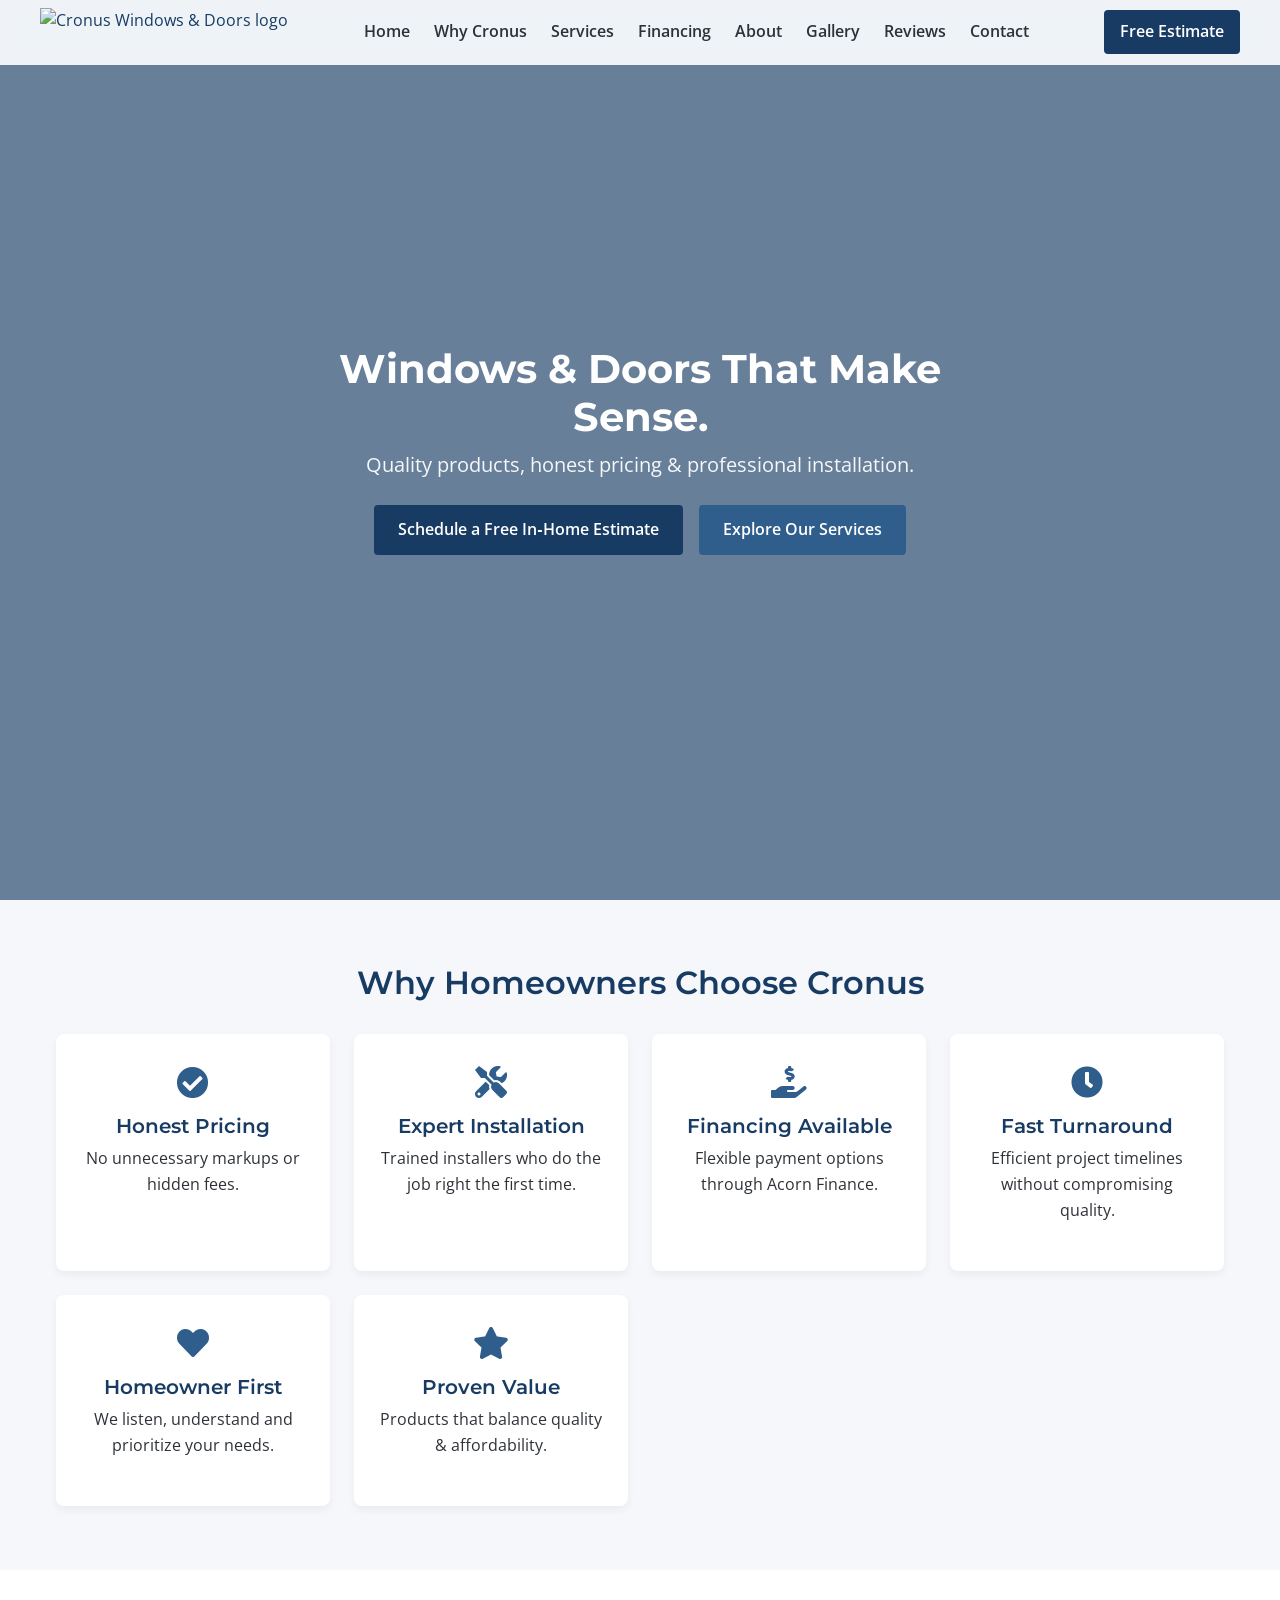
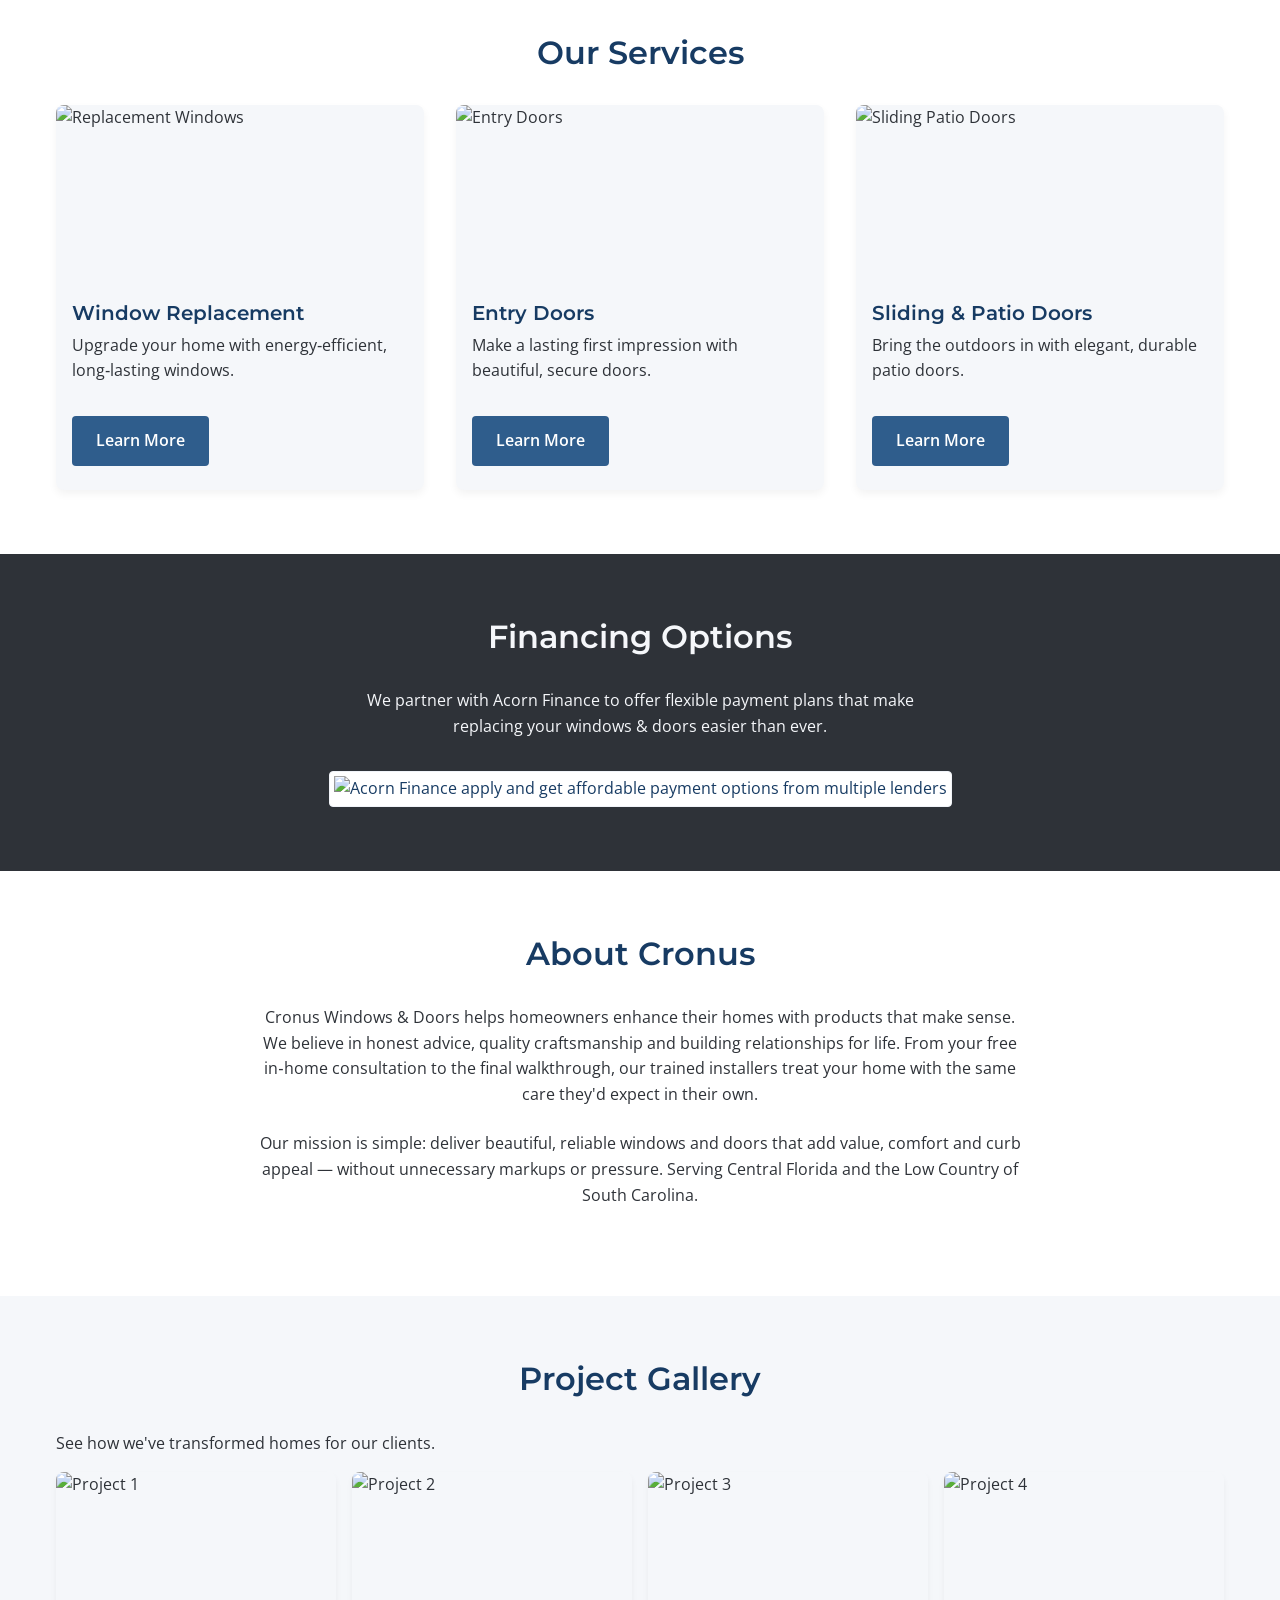
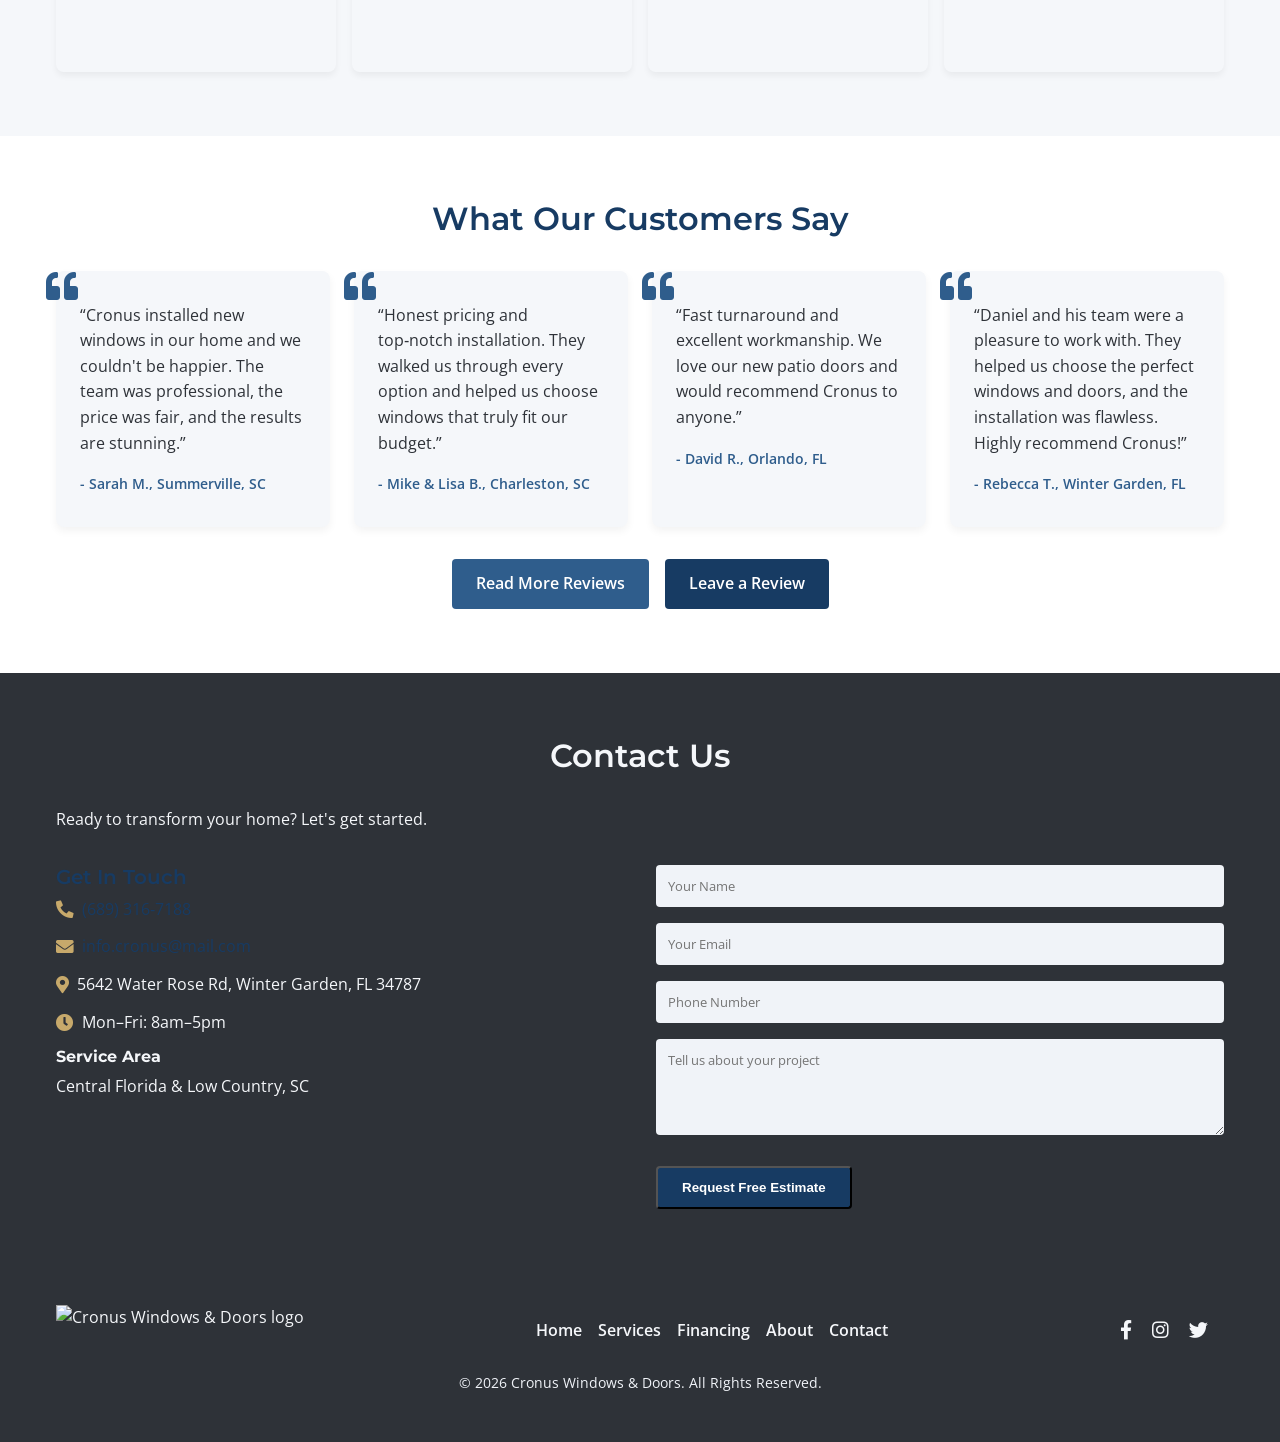
==== commit 9658dd0e: "Add files via upload" ====
--- a/index.html
+++ b/index.html
@@ -112,12 +112,7 @@
             <h2>Financing Options</h2>
             <p>We partner with Acorn Finance to offer flexible payment plans that make replacing your windows &amp; doors easier than ever.</p>
             <div class="financing-banners">
-                <a href="https://www.acornfinance.com/pre-qualify/?d=RSNIO&utm_medium=web_pre_qual_banner" target="_blank">
-                    <img src="https://fs.acornfinance.com/banners/acorn-finance-banner-easy-payment-options-vertical-small.png" alt="Acorn Finance apply and get affordable payment options from multiple lenders">
-                </a>
-                <a href="https://www.acornfinance.com/pre-qualify/?d=RSNIO&utm_medium=web_pre_qual_banner" target="_blank">
-                    <img src="https://fs.acornfinance.com/banners/acorn-finance-banner-easy-payment-options-vertical-medium.png" alt="Acorn Finance apply and get affordable payment options from multiple lenders">
-                </a>
+                <!-- Show only the large horizontal Acorn Finance widget -->
                 <a href="https://www.acornfinance.com/pre-qualify/?d=RSNIO&utm_medium=web_pre_qual_banner" target="_blank">
                     <img src="https://fs.acornfinance.com/banners/acorn-finance-banner-easy-payment-options-horizontal-medium.png" alt="Acorn Finance apply and get affordable payment options from multiple lenders">
                 </a>
@@ -158,6 +153,11 @@
                 <div class="review-card">
                     <p>“Fast turnaround and excellent workmanship. We love our new patio doors and would recommend Cronus to anyone.”</p>
                     <span>- David R., Orlando, FL</span>
+                </div>
+                <!-- Review mentioning Daniel -->
+                <div class="review-card">
+                    <p>“Daniel and his team were a pleasure to work with. They helped us choose the perfect windows and doors, and the installation was flawless. Highly recommend Cronus!”</p>
+                    <span>- Rebecca T., Winter Garden, FL</span>
                 </div>
             </div>
             <div class="review-buttons">
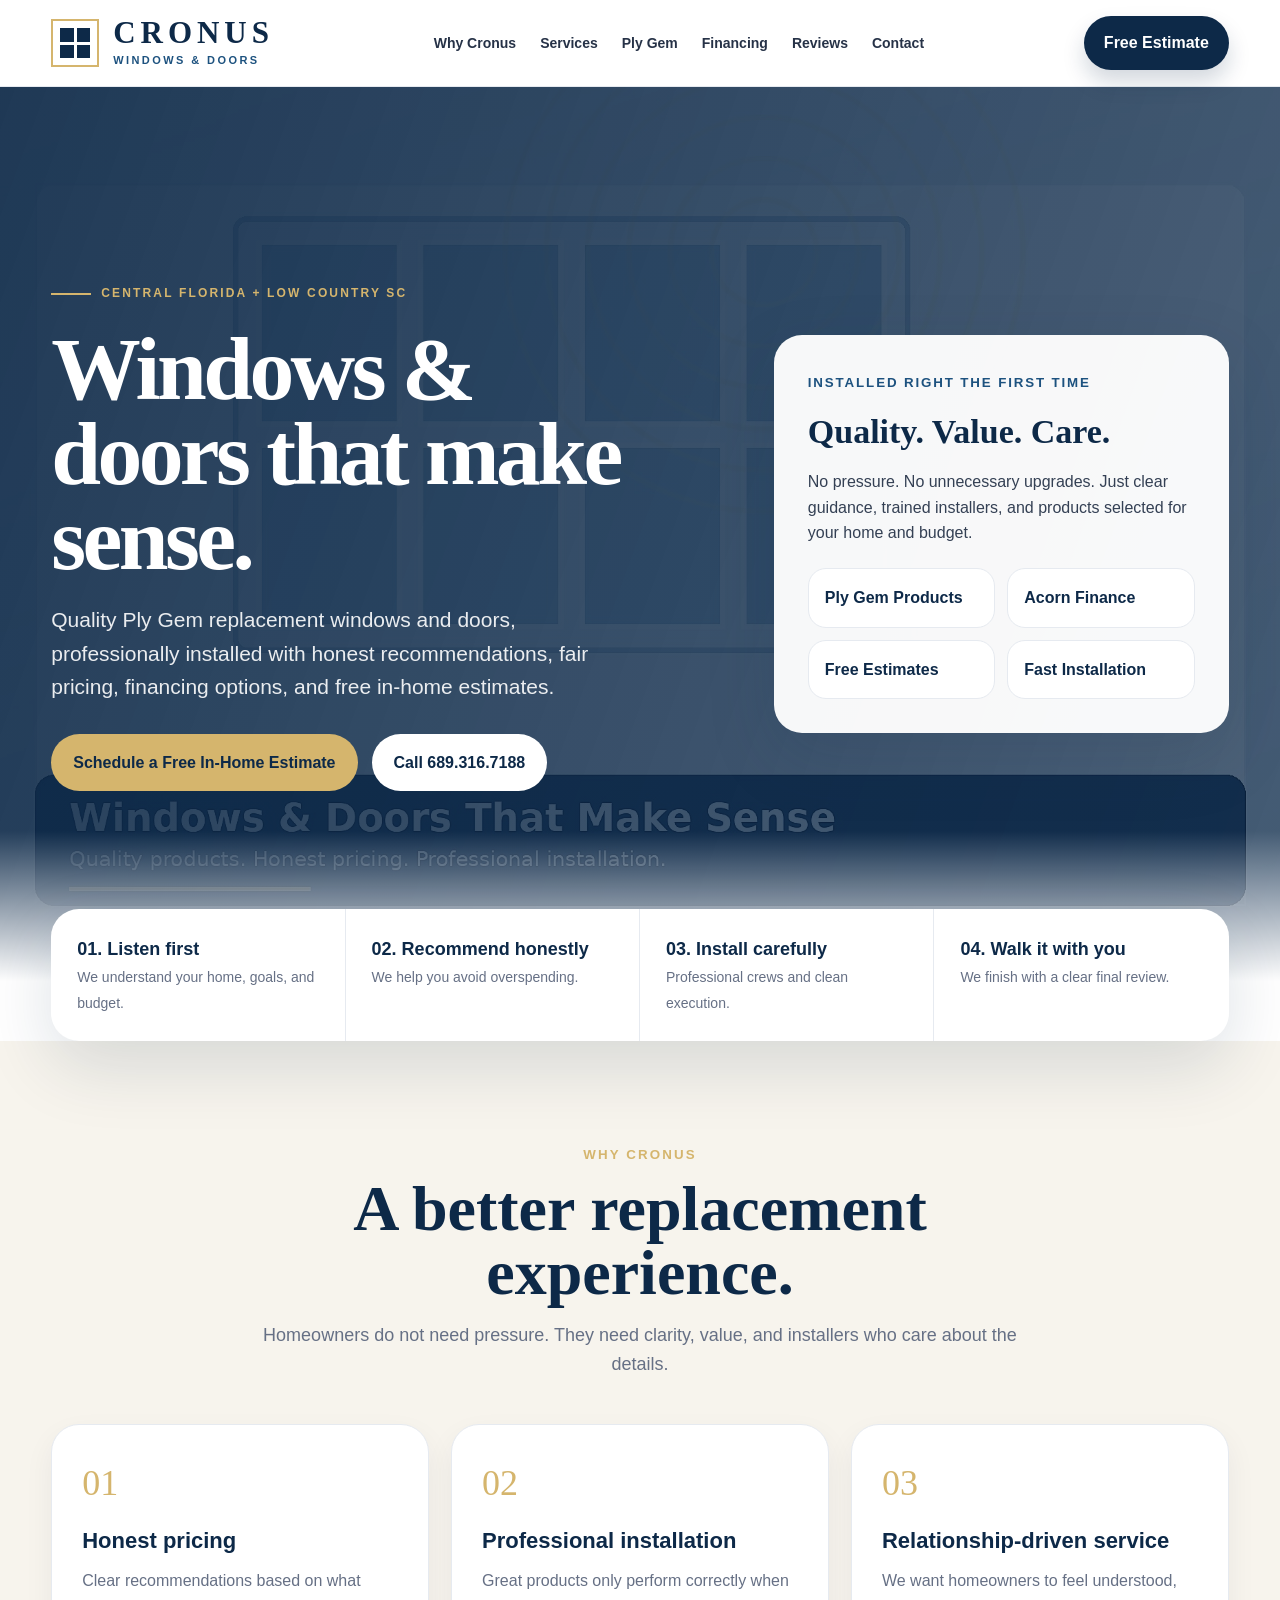
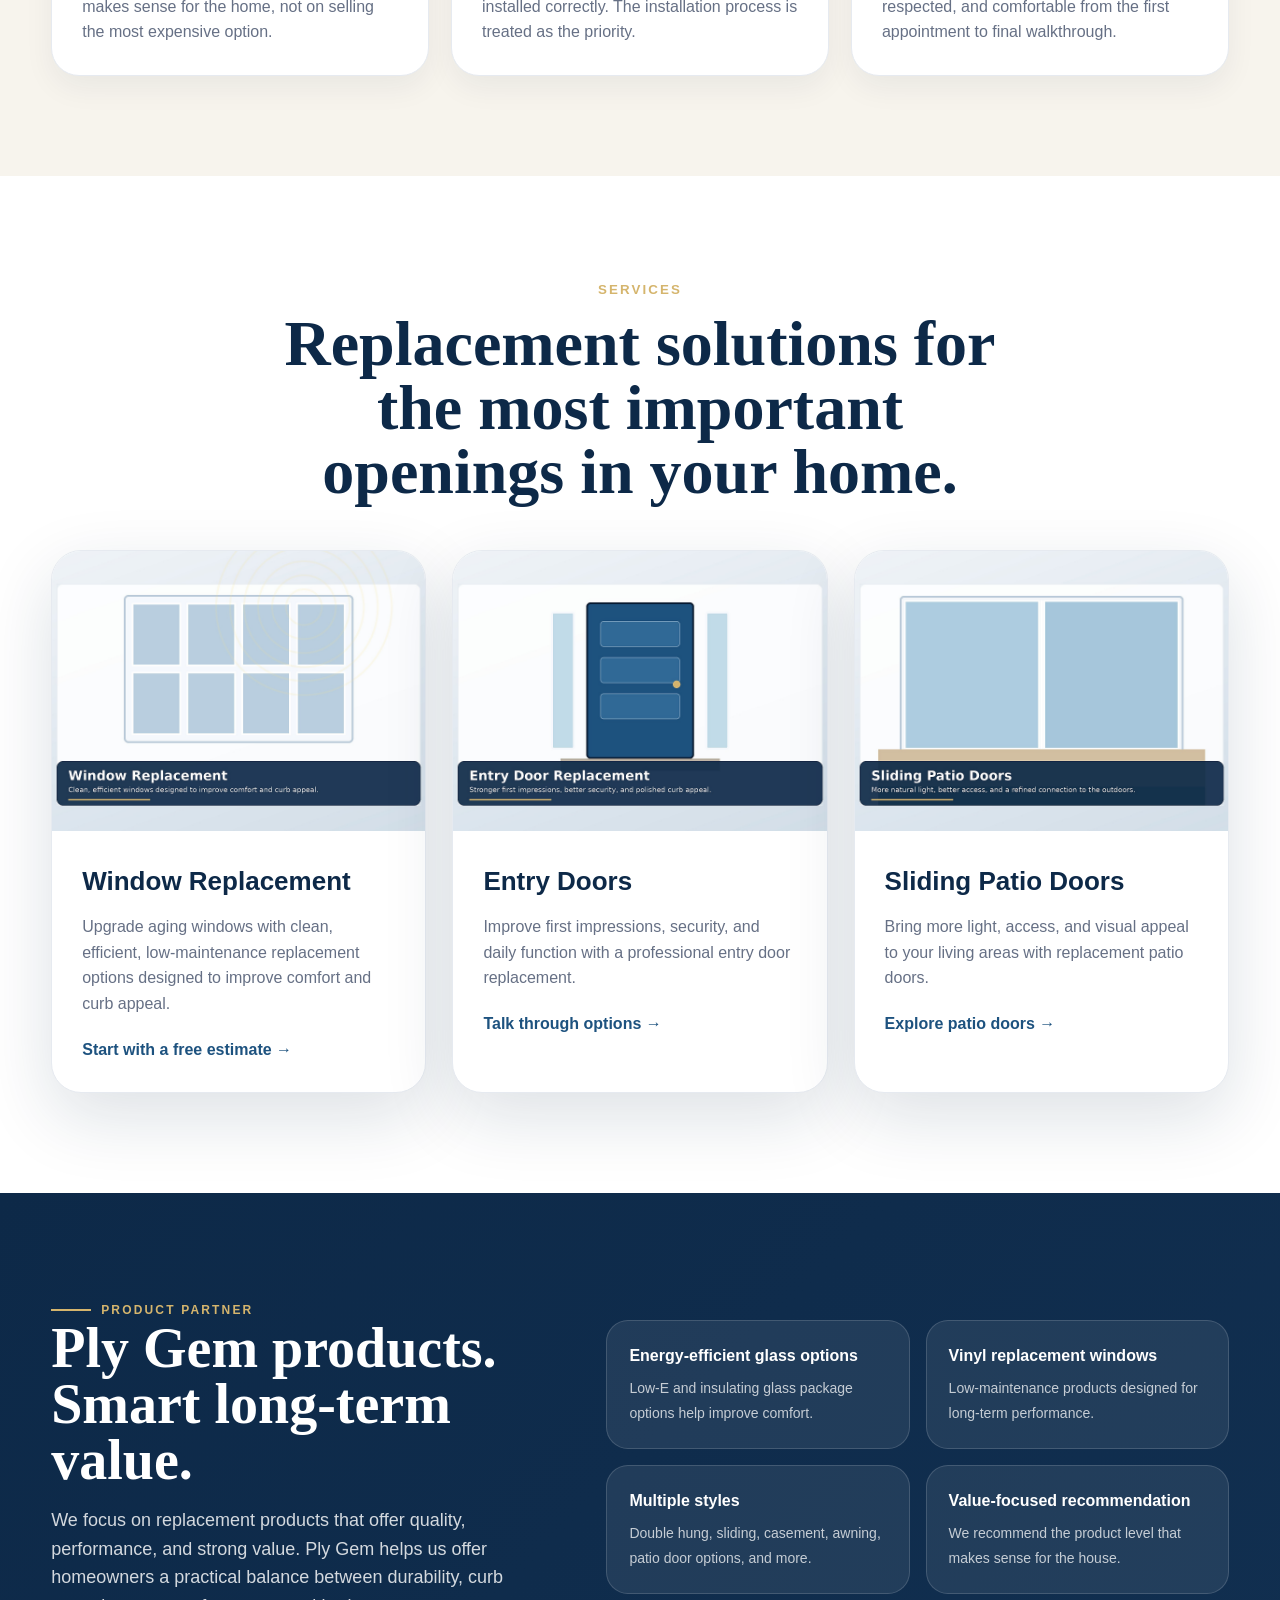
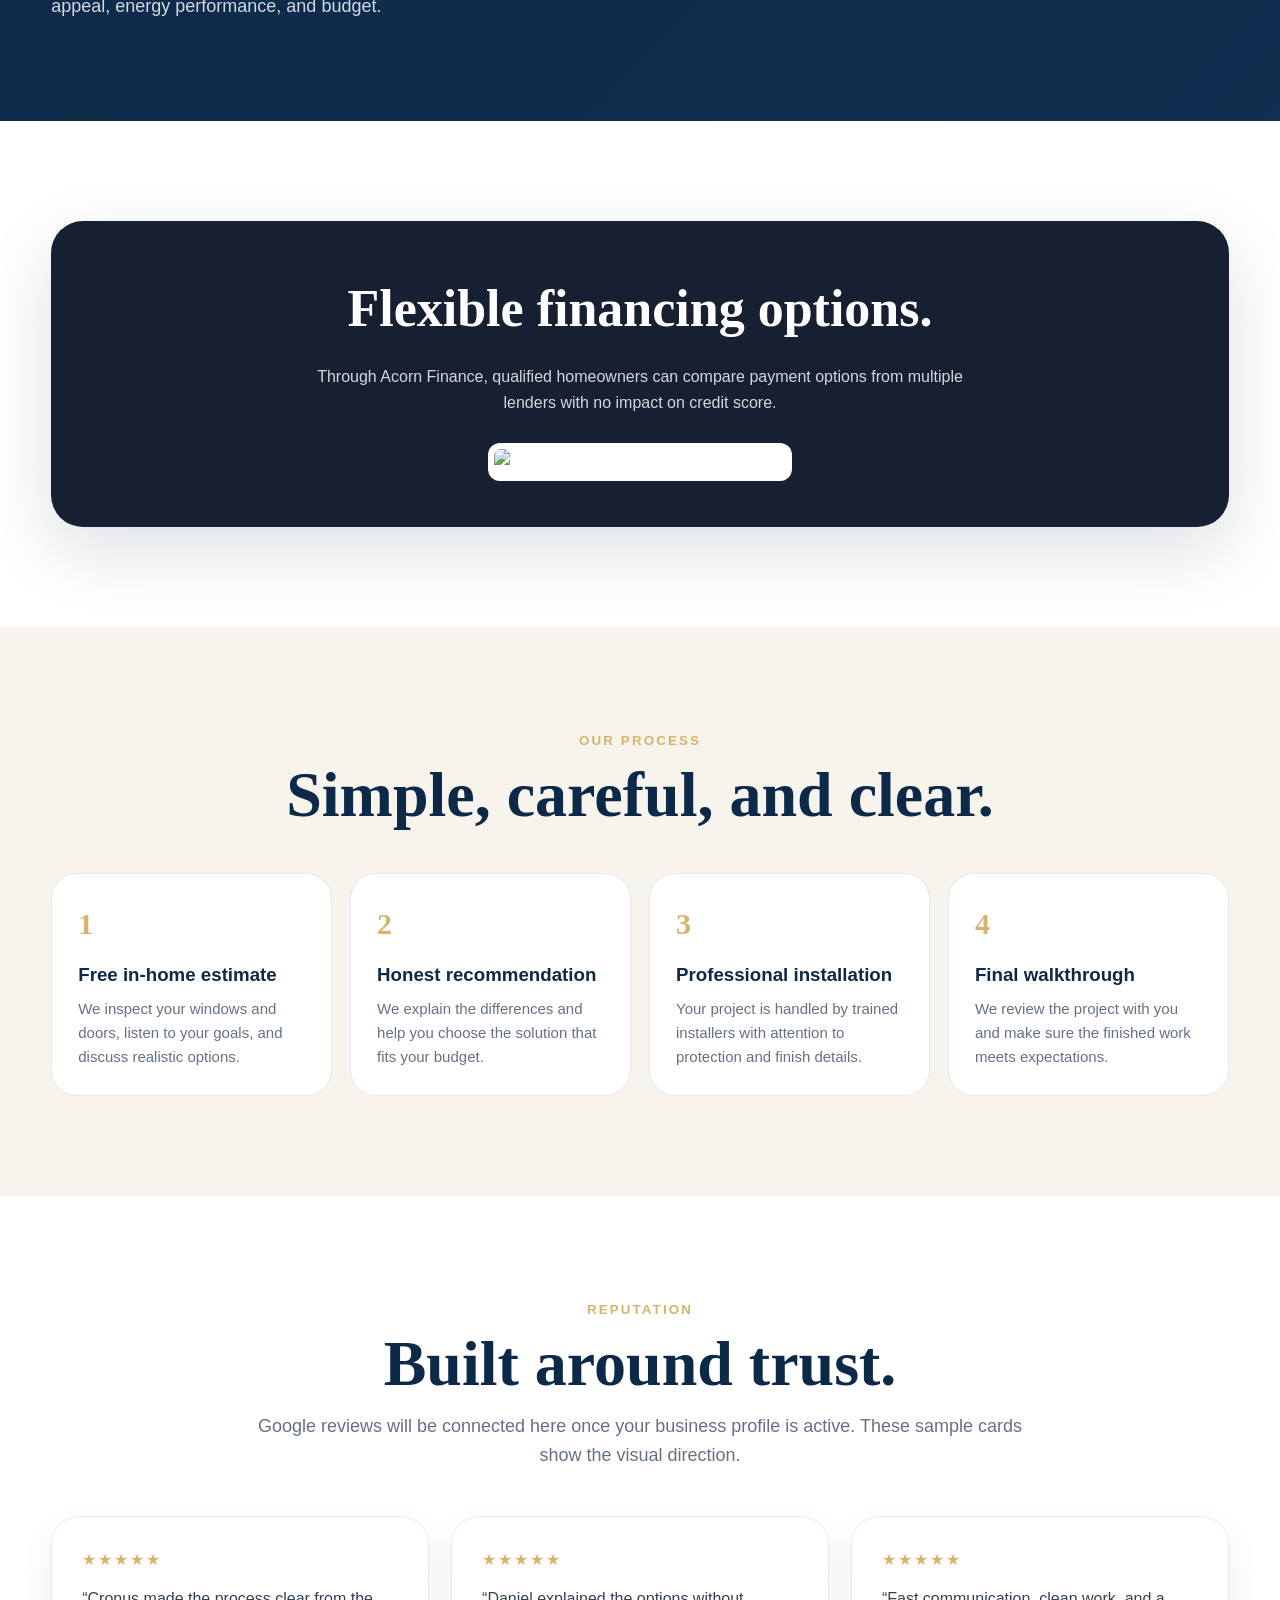
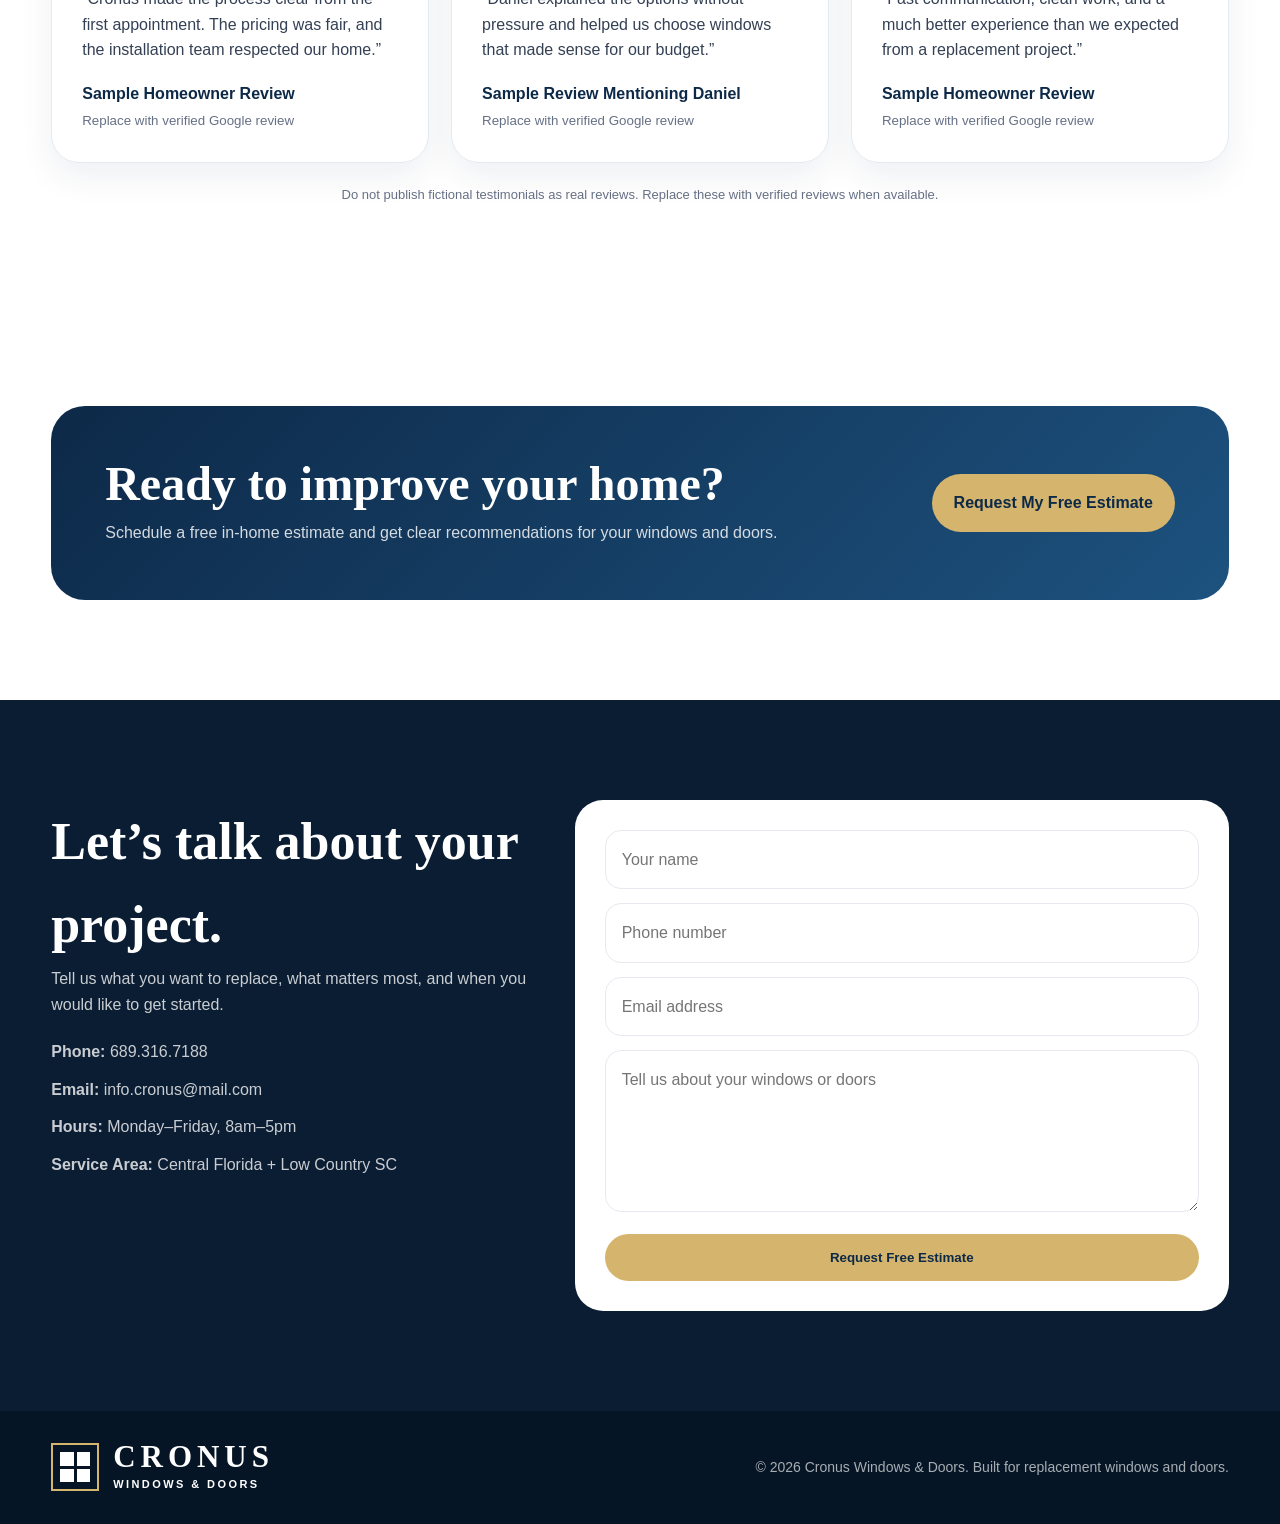
==== commit efadf214: "Add files via upload" ====
--- a/index.html
+++ b/index.html
@@ -1,229 +1,37 @@
 <!DOCTYPE html>
 <html lang="en">
 <head>
-    <meta charset="UTF-8">
-    <meta name="viewport" content="width=device-width, initial-scale=1.0">
-    <meta name="description" content="Cronus Windows & Doors offers high‑quality window and door replacement services throughout Central Florida and the Low Country of South Carolina. Honest pricing, expert installation and financing options for every homeowner.">
-    <title>Cronus Windows & Doors | Replacement & Installation</title>
-    <!-- Google Fonts -->
-    <link rel="preconnect" href="https://fonts.gstatic.com">
-    <link href="https://fonts.googleapis.com/css2?family=Montserrat:wght@400;600;700&family=Open+Sans:wght@400;600&display=swap" rel="stylesheet">
-    <!-- Font Awesome for icons -->
-    <link rel="stylesheet" href="https://cdnjs.cloudflare.com/ajax/libs/font-awesome/5.15.4/css/all.min.css" integrity="sha512-dN3dKq1nJ+riQFk3+GNf0jV5Rx4TfECZKc+oR7HDW9G+536us+Z8zNEfE5JNrM7i1mBVFe4WVXBGoZ+6B1LV2Q==" crossorigin="anonymous" referrerpolicy="no-referrer" />
-    <!-- Main stylesheet -->
-    <link rel="stylesheet" href="style.css">
+  <meta charset="UTF-8" />
+  <meta name="viewport" content="width=device-width, initial-scale=1.0" />
+  <title>Cronus Windows & Doors | Replacement Windows & Doors</title>
+  <meta name="description" content="Cronus Windows & Doors provides replacement windows, entry doors, and sliding patio doors in Central Florida and Low Country SC. Honest pricing, quality installation, Ply Gem products, and financing options." />
+  <style>
+    :root{--navy:#0d2948;--blue:#1d527f;--gold:#d5b56d;--cream:#f7f4ed;--white:#fff;--ink:#172033;--muted:#667085;--line:#e6eaf0;--shadow:0 24px 70px rgba(13,41,72,.14)}
+    *{box-sizing:border-box;margin:0;padding:0} html{scroll-behavior:smooth} body{font-family:Inter,Arial,sans-serif;color:var(--ink);background:#fff;line-height:1.6} a{text-decoration:none;color:inherit} .container{width:min(1180px,92vw);margin:0 auto}
+    .topbar{position:sticky;top:0;z-index:50;background:rgba(255,255,255,.94);backdrop-filter:blur(14px);border-bottom:1px solid var(--line)} .nav{height:86px;display:flex;align-items:center;justify-content:space-between;gap:24px}.brand{display:flex;align-items:center;gap:14px}.mark{width:48px;height:48px;border:2px solid var(--gold);display:grid;grid-template-columns:1fr 1fr;gap:3px;padding:7px}.mark span{background:var(--navy)}.brand-text strong{display:block;font-family:Georgia,serif;font-size:31px;letter-spacing:.16em;line-height:1;color:var(--navy)}.brand-text small{display:block;font-size:11px;font-weight:800;letter-spacing:.22em;text-transform:uppercase;color:var(--blue);margin-top:4px}.navlinks{display:flex;gap:24px;font-size:14px;font-weight:800;color:#263247}.navlinks a:hover{color:var(--blue)}.nav-cta{background:var(--navy);color:#fff;padding:14px 20px;border-radius:999px;font-weight:900;box-shadow:0 12px 22px rgba(13,41,72,.18)}
+    .hero{position:relative;min-height:760px;display:flex;align-items:center;overflow:hidden;background:linear-gradient(110deg,rgba(13,41,72,.92),rgba(13,41,72,.72)),url('hero.jpg') center/cover no-repeat}.hero:after{content:"";position:absolute;inset:auto 0 0 0;height:150px;background:linear-gradient(0deg,#fff,rgba(255,255,255,0))}.hero-grid{position:relative;z-index:2;display:grid;grid-template-columns:1.05fr .95fr;gap:50px;align-items:center;padding:90px 0}.eyebrow{display:inline-flex;gap:10px;align-items:center;color:var(--gold);font-size:12px;font-weight:900;letter-spacing:.18em;text-transform:uppercase}.eyebrow:before{content:"";width:40px;height:2px;background:var(--gold)} h1{font-family:Georgia,serif;font-size:clamp(52px,7vw,96px);line-height:.95;color:#fff;letter-spacing:-.04em;margin:22px 0}.lead{font-size:21px;color:rgba(255,255,255,.9);max-width:690px}.hero-actions{display:flex;gap:14px;flex-wrap:wrap;margin-top:30px}.btn{display:inline-flex;align-items:center;justify-content:center;gap:10px;padding:16px 22px;border-radius:999px;font-weight:900}.btn-primary{background:var(--gold);color:var(--navy)}.btn-dark{background:#fff;color:var(--navy)}.trust-card{background:rgba(255,255,255,.96);border-radius:28px;padding:34px;box-shadow:var(--shadow);max-width:455px;justify-self:end}.trust-card small{color:var(--blue);font-weight:900;letter-spacing:.14em;text-transform:uppercase}.trust-card h2{font-family:Georgia,serif;color:var(--navy);font-size:34px;margin:10px 0}.trust-card p{color:#344054}.mini-grid{display:grid;grid-template-columns:repeat(2,1fr);gap:12px;margin-top:22px}.mini{padding:16px;border:1px solid var(--line);border-radius:18px;font-weight:900;color:var(--navy);background:#fff}.band{position:relative;z-index:3;margin-top:-72px}.band-inner{background:#fff;border-radius:28px;box-shadow:var(--shadow);display:grid;grid-template-columns:repeat(4,1fr);overflow:hidden}.band-item{padding:26px;border-right:1px solid var(--line)}.band-item:last-child{border-right:0}.band-item strong{display:block;color:var(--navy);font-size:18px}.band-item span{font-size:14px;color:var(--muted)}
+    section{padding:100px 0}.section-head{max-width:780px;margin:0 auto 46px;text-align:center}.section-head small{color:var(--gold);font-weight:900;letter-spacing:.16em;text-transform:uppercase}.section-head h2{font-family:Georgia,serif;color:var(--navy);font-size:clamp(38px,5vw,64px);line-height:1;margin-top:10px}.section-head p{color:var(--muted);font-size:18px;margin-top:16px}.values{background:var(--cream)}.value-grid{display:grid;grid-template-columns:repeat(3,1fr);gap:22px}.value{background:#fff;border:1px solid var(--line);border-radius:28px;padding:30px;box-shadow:0 12px 30px rgba(13,41,72,.06)}.value .num{font-family:Georgia,serif;color:var(--gold);font-size:36px}.value h3{color:var(--navy);font-size:22px;margin:10px 0}.value p{color:var(--muted)}
+    .services-grid{display:grid;grid-template-columns:repeat(3,1fr);gap:26px}.service{border-radius:30px;overflow:hidden;background:#fff;box-shadow:var(--shadow);border:1px solid var(--line)}.service-img{height:280px;background-size:cover;background-position:center}.service:nth-child(1) .service-img{background-image:url('window.jpg')}.service:nth-child(2) .service-img{background-image:url('entrydoor.jpg')}.service:nth-child(3) .service-img{background-image:url('patiodoor.jpg')}.service-body{padding:30px}.service-body h3{font-size:26px;color:var(--navy);margin-bottom:12px}.service-body p{color:var(--muted)}.text-link{display:inline-block;margin-top:20px;font-weight:900;color:var(--blue)}
+    .product{background:linear-gradient(135deg,var(--navy),#112f50);color:#fff}.product-wrap{display:grid;grid-template-columns:.9fr 1.1fr;gap:46px;align-items:center}.product h2{font-family:Georgia,serif;font-size:56px;line-height:1}.product p{color:rgba(255,255,255,.82);font-size:18px;margin-top:18px}.feature-list{display:grid;grid-template-columns:repeat(2,1fr);gap:16px}.feature{background:rgba(255,255,255,.08);border:1px solid rgba(255,255,255,.15);border-radius:22px;padding:22px}.feature strong{display:block;color:#fff;margin-bottom:6px}.feature span{color:rgba(255,255,255,.74);font-size:14px}
+    .finance{background:#fff}.finance-card{background:var(--ink);border-radius:32px;padding:46px;text-align:center;color:#fff;box-shadow:var(--shadow)}.finance-card h2{font-family:Georgia,serif;font-size:52px}.finance-card p{max-width:700px;margin:14px auto 28px;color:rgba(255,255,255,.82)}.finance-card img{max-width:min(640px,100%);border-radius:12px;background:#fff;padding:6px;margin:0 auto}.process{background:var(--cream)}.steps{display:grid;grid-template-columns:repeat(4,1fr);gap:18px}.step{background:#fff;border-radius:26px;border:1px solid var(--line);padding:26px}.step b{color:var(--gold);font-family:Georgia,serif;font-size:30px}.step h3{margin:12px 0 8px;color:var(--navy)}.step p{color:var(--muted);font-size:15px}
+    .reviews-grid{display:grid;grid-template-columns:repeat(3,1fr);gap:22px}.review{background:#fff;border:1px solid var(--line);border-radius:28px;padding:30px;box-shadow:0 14px 34px rgba(13,41,72,.07)}.stars{color:var(--gold);letter-spacing:2px;margin-bottom:14px}.review p{color:#344054}.review strong{display:block;margin-top:18px;color:var(--navy)}.review small{color:var(--muted)}.notice{margin-top:22px;text-align:center;color:var(--muted);font-size:13px}.cta-panel{background:linear-gradient(135deg,var(--navy),var(--blue));border-radius:34px;color:#fff;padding:54px;display:grid;grid-template-columns:1fr auto;align-items:center;gap:24px}.cta-panel h2{font-family:Georgia,serif;font-size:48px;line-height:1}.cta-panel p{color:rgba(255,255,255,.82);margin-top:12px}.contact{background:#0a1d33;color:#fff}.contact-grid{display:grid;grid-template-columns:.85fr 1.15fr;gap:40px}.contact h2{font-family:Georgia,serif;font-size:52px}.contact p,.contact li{color:rgba(255,255,255,.78)}.contact ul{list-style:none;margin-top:22px}.contact li{margin:12px 0}.form{background:#fff;border-radius:28px;padding:30px}.field{width:100%;border:1px solid var(--line);border-radius:16px;padding:16px;margin-bottom:14px;font:inherit}.form button{border:0;width:100%;cursor:pointer}.footer{padding:30px 0;background:#061526;color:rgba(255,255,255,.65);font-size:14px}.footer-inner{display:flex;justify-content:space-between;gap:20px;align-items:center}.footer .brand-text strong,.footer .brand-text small{color:#fff}.footer .mark span{background:#fff}
+    @media (max-width:900px){.navlinks{display:none}.nav{height:76px}.brand-text strong{font-size:24px}.hero-grid,.product-wrap,.contact-grid,.cta-panel{grid-template-columns:1fr}.trust-card{justify-self:start}.band-inner,.value-grid,.services-grid,.feature-list,.steps,.reviews-grid{grid-template-columns:1fr}.band{margin-top:0}.band-item{border-right:0;border-bottom:1px solid var(--line)}section{padding:70px 0}.hero{min-height:auto}.hero-grid{padding:70px 0}.footer-inner{flex-direction:column;align-items:flex-start}}
+  </style>
 </head>
 <body>
-    <header class="header">
-        <div class="container nav-container">
-            <a class="logo" href="#home">
-                <img src="assets/images/logo.jpg" alt="Cronus Windows & Doors logo">
-            </a>
-            <nav class="nav">
-                <ul>
-                    <li><a href="#home">Home</a></li>
-                    <li><a href="#why">Why Cronus</a></li>
-                    <li><a href="#services">Services</a></li>
-                    <li><a href="#financing">Financing</a></li>
-                    <li><a href="#about">About</a></li>
-                    <li><a href="#gallery">Gallery</a></li>
-                    <li><a href="#reviews">Reviews</a></li>
-                    <li><a href="#contact">Contact</a></li>
-                </ul>
-            </nav>
-            <a href="#contact" class="cta">Free Estimate</a>
-        </div>
-    </header>
-    <section id="home" class="hero">
-        <div class="overlay"></div>
-        <div class="container hero-content">
-            <h1>Windows &amp; Doors That Make Sense.</h1>
-            <p>Quality products, honest pricing &amp; professional installation.</p>
-            <div class="hero-buttons">
-                <a href="#contact" class="btn btn-primary">Schedule a Free In‑Home Estimate</a>
-                <a href="#services" class="btn btn-secondary">Explore Our Services</a>
-            </div>
-        </div>
-    </section>
-    <section id="why" class="why">
-        <div class="container">
-            <h2>Why Homeowners Choose Cronus</h2>
-            <div class="cards">
-                <div class="card">
-                    <i class="fas fa-check-circle"></i>
-                    <h3>Honest Pricing</h3>
-                    <p>No unnecessary markups or hidden fees.</p>
-                </div>
-                <div class="card">
-                    <i class="fas fa-tools"></i>
-                    <h3>Expert Installation</h3>
-                    <p>Trained installers who do the job right the first time.</p>
-                </div>
-                <div class="card">
-                    <i class="fas fa-hand-holding-usd"></i>
-                    <h3>Financing Available</h3>
-                    <p>Flexible payment options through Acorn Finance.</p>
-                </div>
-                <div class="card">
-                    <i class="fas fa-clock"></i>
-                    <h3>Fast Turnaround</h3>
-                    <p>Efficient project timelines without compromising quality.</p>
-                </div>
-                <div class="card">
-                    <i class="fas fa-heart"></i>
-                    <h3>Homeowner First</h3>
-                    <p>We listen, understand and prioritize your needs.</p>
-                </div>
-                <div class="card">
-                    <i class="fas fa-star"></i>
-                    <h3>Proven Value</h3>
-                    <p>Products that balance quality &amp; affordability.</p>
-                </div>
-            </div>
-        </div>
-    </section>
-    <section id="services" class="services">
-        <div class="container">
-            <h2>Our Services</h2>
-            <div class="service-cards">
-                <div class="service-card">
-                    <img src="assets/images/window.jpg" alt="Replacement Windows">
-                    <h3>Window Replacement</h3>
-                    <p>Upgrade your home with energy‑efficient, long‑lasting windows.</p>
-                    <a href="windows.html" class="btn btn-secondary">Learn More</a>
-                </div>
-                <div class="service-card">
-                    <img src="assets/images/entrydoor.jpg" alt="Entry Doors">
-                    <h3>Entry Doors</h3>
-                    <p>Make a lasting first impression with beautiful, secure doors.</p>
-                    <a href="doors.html" class="btn btn-secondary">Learn More</a>
-                </div>
-                <div class="service-card">
-                    <img src="assets/images/patiodoor.jpg" alt="Sliding Patio Doors">
-                    <h3>Sliding &amp; Patio Doors</h3>
-                    <p>Bring the outdoors in with elegant, durable patio doors.</p>
-                    <a href="doors.html" class="btn btn-secondary">Learn More</a>
-                </div>
-            </div>
-        </div>
-    </section>
-    <section id="financing" class="financing">
-        <div class="container">
-            <h2>Financing Options</h2>
-            <p>We partner with Acorn Finance to offer flexible payment plans that make replacing your windows &amp; doors easier than ever.</p>
-            <div class="financing-banners">
-                <!-- Show only the large horizontal Acorn Finance widget -->
-                <a href="https://www.acornfinance.com/pre-qualify/?d=RSNIO&utm_medium=web_pre_qual_banner" target="_blank">
-                    <img src="https://fs.acornfinance.com/banners/acorn-finance-banner-easy-payment-options-horizontal-medium.png" alt="Acorn Finance apply and get affordable payment options from multiple lenders">
-                </a>
-            </div>
-        </div>
-    </section>
-    <section id="about" class="about">
-        <div class="container about-content">
-            <h2>About Cronus</h2>
-            <p>Cronus Windows &amp; Doors helps homeowners enhance their homes with products that make sense. We believe in honest advice, quality craftsmanship and building relationships for life. From your free in‑home consultation to the final walkthrough, our trained installers treat your home with the same care they'd expect in their own.</p>
-            <p>Our mission is simple: deliver beautiful, reliable windows and doors that add value, comfort and curb appeal — without unnecessary markups or pressure. Serving Central Florida and the Low Country of South Carolina.</p>
-        </div>
-    </section>
-    <section id="gallery" class="gallery">
-        <div class="container">
-            <h2>Project Gallery</h2>
-            <p>See how we've transformed homes for our clients.</p>
-            <div class="gallery-grid">
-                <img src="assets/images/hero.jpg" alt="Project 1">
-                <img src="assets/images/window.jpg" alt="Project 2">
-                <img src="assets/images/entrydoor.jpg" alt="Project 3">
-                <img src="assets/images/patiodoor.jpg" alt="Project 4">
-            </div>
-        </div>
-    </section>
-    <section id="reviews" class="reviews">
-        <div class="container">
-            <h2>What Our Customers Say</h2>
-            <div class="review-cards">
-                <div class="review-card">
-                    <p>“Cronus installed new windows in our home and we couldn't be happier. The team was professional, the price was fair, and the results are stunning.”</p>
-                    <span>- Sarah M., Summerville, SC</span>
-                </div>
-                <div class="review-card">
-                    <p>“Honest pricing and top‑notch installation. They walked us through every option and helped us choose windows that truly fit our budget.”</p>
-                    <span>- Mike &amp; Lisa B., Charleston, SC</span>
-                </div>
-                <div class="review-card">
-                    <p>“Fast turnaround and excellent workmanship. We love our new patio doors and would recommend Cronus to anyone.”</p>
-                    <span>- David R., Orlando, FL</span>
-                </div>
-                <!-- Review mentioning Daniel -->
-                <div class="review-card">
-                    <p>“Daniel and his team were a pleasure to work with. They helped us choose the perfect windows and doors, and the installation was flawless. Highly recommend Cronus!”</p>
-                    <span>- Rebecca T., Winter Garden, FL</span>
-                </div>
-            </div>
-            <div class="review-buttons">
-                <a href="#" class="btn btn-secondary">Read More Reviews</a>
-                <a href="#" class="btn btn-primary">Leave a Review</a>
-            </div>
-        </div>
-    </section>
-    <section id="contact" class="contact">
-        <div class="container">
-            <h2>Contact Us</h2>
-            <p>Ready to transform your home? Let's get started.</p>
-            <div class="contact-grid">
-                <div class="contact-info">
-                    <h3>Get In Touch</h3>
-                    <ul>
-                        <li><i class="fas fa-phone-alt"></i> <a href="tel:1-689-316-7188">(689) 316‑7188</a></li>
-                        <li><i class="fas fa-envelope"></i> <a href="mailto:info.cronus@mail.com">info.cronus@mail.com</a></li>
-                        <li><i class="fas fa-map-marker-alt"></i> 5642 Water Rose Rd, Winter Garden, FL 34787</li>
-                        <li><i class="fas fa-clock"></i> Mon–Fri: 8am–5pm</li>
-                    </ul>
-                    <h4>Service Area</h4>
-                    <p>Central Florida &amp; Low Country, SC</p>
-                </div>
-                <form class="contact-form" action="mailto:info.cronus@mail.com" method="post" enctype="text/plain">
-                    <div class="form-group">
-                        <input type="text" name="name" placeholder="Your Name" required>
-                    </div>
-                    <div class="form-group">
-                        <input type="email" name="email" placeholder="Your Email" required>
-                    </div>
-                    <div class="form-group">
-                        <input type="tel" name="phone" placeholder="Phone Number">
-                    </div>
-                    <div class="form-group">
-                        <textarea name="message" rows="4" placeholder="Tell us about your project"></textarea>
-                    </div>
-                    <button type="submit" class="btn btn-primary">Request Free Estimate</button>
-                </form>
-            </div>
-        </div>
-    </section>
-    <footer class="footer">
-        <div class="container footer-content">
-            <div class="footer-logo">
-                <img src="assets/images/logo.jpg" alt="Cronus Windows &amp; Doors logo">
-            </div>
-            <nav class="footer-nav">
-                <ul>
-                    <li><a href="#home">Home</a></li>
-                    <li><a href="#services">Services</a></li>
-                    <li><a href="#financing">Financing</a></li>
-                    <li><a href="#about">About</a></li>
-                    <li><a href="#contact">Contact</a></li>
-                </ul>
-            </nav>
-            <div class="footer-social">
-                <a href="#" aria-label="Facebook"><i class="fab fa-facebook-f"></i></a>
-                <a href="#" aria-label="Instagram"><i class="fab fa-instagram"></i></a>
-                <a href="#" aria-label="Twitter"><i class="fab fa-twitter"></i></a>
-            </div>
-        </div>
-        <div class="container">
-            <p class="copy">&copy; <span id="year"></span> Cronus Windows &amp; Doors. All Rights Reserved.</p>
-        </div>
-    </footer>
-    <script src="script.js"></script>
+<header class="topbar"><div class="container nav"><a class="brand" href="#top"><div class="mark"><span></span><span></span><span></span><span></span></div><div class="brand-text"><strong>CRONUS</strong><small>Windows & Doors</small></div></a><nav class="navlinks"><a href="#why">Why Cronus</a><a href="#services">Services</a><a href="#plygem">Ply Gem</a><a href="#financing">Financing</a><a href="#reviews">Reviews</a><a href="#contact">Contact</a></nav><a class="nav-cta" href="#contact">Free Estimate</a></div></header>
+<main id="top">
+<section class="hero"><div class="container hero-grid"><div><span class="eyebrow">Central Florida + Low Country SC</span><h1>Windows & doors that make sense.</h1><p class="lead">Quality Ply Gem replacement windows and doors, professionally installed with honest recommendations, fair pricing, financing options, and free in-home estimates.</p><div class="hero-actions"><a class="btn btn-primary" href="#contact">Schedule a Free In-Home Estimate</a><a class="btn btn-dark" href="tel:16893167188">Call 689.316.7188</a></div></div><aside class="trust-card"><small>Installed right the first time</small><h2>Quality. Value. Care.</h2><p>No pressure. No unnecessary upgrades. Just clear guidance, trained installers, and products selected for your home and budget.</p><div class="mini-grid"><div class="mini">Ply Gem Products</div><div class="mini">Acorn Finance</div><div class="mini">Free Estimates</div><div class="mini">Fast Installation</div></div></aside></div></section>
+<div class="band"><div class="container"><div class="band-inner"><div class="band-item"><strong>01. Listen first</strong><span>We understand your home, goals, and budget.</span></div><div class="band-item"><strong>02. Recommend honestly</strong><span>We help you avoid overspending.</span></div><div class="band-item"><strong>03. Install carefully</strong><span>Professional crews and clean execution.</span></div><div class="band-item"><strong>04. Walk it with you</strong><span>We finish with a clear final review.</span></div></div></div></div>
+<section id="why" class="values"><div class="container"><div class="section-head"><small>Why Cronus</small><h2>A better replacement experience.</h2><p>Homeowners do not need pressure. They need clarity, value, and installers who care about the details.</p></div><div class="value-grid"><article class="value"><div class="num">01</div><h3>Honest pricing</h3><p>Clear recommendations based on what makes sense for the home, not on selling the most expensive option.</p></article><article class="value"><div class="num">02</div><h3>Professional installation</h3><p>Great products only perform correctly when installed correctly. The installation process is treated as the priority.</p></article><article class="value"><div class="num">03</div><h3>Relationship-driven service</h3><p>We want homeowners to feel understood, respected, and comfortable from the first appointment to final walkthrough.</p></article></div></div></section>
+<section id="services"><div class="container"><div class="section-head"><small>Services</small><h2>Replacement solutions for the most important openings in your home.</h2></div><div class="services-grid"><article class="service"><div class="service-img"></div><div class="service-body"><h3>Window Replacement</h3><p>Upgrade aging windows with clean, efficient, low-maintenance replacement options designed to improve comfort and curb appeal.</p><a class="text-link" href="#contact">Start with a free estimate →</a></div></article><article class="service"><div class="service-img"></div><div class="service-body"><h3>Entry Doors</h3><p>Improve first impressions, security, and daily function with a professional entry door replacement.</p><a class="text-link" href="#contact">Talk through options →</a></div></article><article class="service"><div class="service-img"></div><div class="service-body"><h3>Sliding Patio Doors</h3><p>Bring more light, access, and visual appeal to your living areas with replacement patio doors.</p><a class="text-link" href="#contact">Explore patio doors →</a></div></article></div></div></section>
+<section id="plygem" class="product"><div class="container product-wrap"><div><small class="eyebrow">Product Partner</small><h2>Ply Gem products. Smart long-term value.</h2><p>We focus on replacement products that offer quality, performance, and strong value. Ply Gem helps us offer homeowners a practical balance between durability, curb appeal, energy performance, and budget.</p></div><div class="feature-list"><div class="feature"><strong>Energy-efficient glass options</strong><span>Low-E and insulating glass package options help improve comfort.</span></div><div class="feature"><strong>Vinyl replacement windows</strong><span>Low-maintenance products designed for long-term performance.</span></div><div class="feature"><strong>Multiple styles</strong><span>Double hung, sliding, casement, awning, patio door options, and more.</span></div><div class="feature"><strong>Value-focused recommendation</strong><span>We recommend the product level that makes sense for the house.</span></div></div></div></section>
+<section id="financing" class="finance"><div class="container"><div class="finance-card"><h2>Flexible financing options.</h2><p>Through Acorn Finance, qualified homeowners can compare payment options from multiple lenders with no impact on credit score.</p><a href="https://www.acornfinance.com/pre-qualify/?d=RSNIO&utm_medium=web_pre_qual_banner" target="_blank" rel="noopener"><img src="https://fs.acornfinance.com/banners/acorn-finance-banner-easy-payment-options-horizontal-medium.png" alt="Acorn Finance payment options widget"></a></div></div></section>
+<section class="process"><div class="container"><div class="section-head"><small>Our Process</small><h2>Simple, careful, and clear.</h2></div><div class="steps"><div class="step"><b>1</b><h3>Free in-home estimate</h3><p>We inspect your windows and doors, listen to your goals, and discuss realistic options.</p></div><div class="step"><b>2</b><h3>Honest recommendation</h3><p>We explain the differences and help you choose the solution that fits your budget.</p></div><div class="step"><b>3</b><h3>Professional installation</h3><p>Your project is handled by trained installers with attention to protection and finish details.</p></div><div class="step"><b>4</b><h3>Final walkthrough</h3><p>We review the project with you and make sure the finished work meets expectations.</p></div></div></div></section>
+<section id="reviews"><div class="container"><div class="section-head"><small>Reputation</small><h2>Built around trust.</h2><p>Google reviews will be connected here once your business profile is active. These sample cards show the visual direction.</p></div><div class="reviews-grid"><article class="review"><div class="stars">★★★★★</div><p>“Cronus made the process clear from the first appointment. The pricing was fair, and the installation team respected our home.”</p><strong>Sample Homeowner Review</strong><small>Replace with verified Google review</small></article><article class="review"><div class="stars">★★★★★</div><p>“Daniel explained the options without pressure and helped us choose windows that made sense for our budget.”</p><strong>Sample Review Mentioning Daniel</strong><small>Replace with verified Google review</small></article><article class="review"><div class="stars">★★★★★</div><p>“Fast communication, clean work, and a much better experience than we expected from a replacement project.”</p><strong>Sample Homeowner Review</strong><small>Replace with verified Google review</small></article></div><p class="notice">Do not publish fictional testimonials as real reviews. Replace these with verified reviews when available.</p></div></section>
+<section><div class="container"><div class="cta-panel"><div><h2>Ready to improve your home?</h2><p>Schedule a free in-home estimate and get clear recommendations for your windows and doors.</p></div><a class="btn btn-primary" href="#contact">Request My Free Estimate</a></div></div></section>
+<section id="contact" class="contact"><div class="container contact-grid"><div><h2>Let’s talk about your project.</h2><p>Tell us what you want to replace, what matters most, and when you would like to get started.</p><ul><li><b>Phone:</b> <a href="tel:16893167188">689.316.7188</a></li><li><b>Email:</b> <a href="mailto:info.cronus@mail.com">info.cronus@mail.com</a></li><li><b>Hours:</b> Monday–Friday, 8am–5pm</li><li><b>Service Area:</b> Central Florida + Low Country SC</li></ul></div><form class="form" action="mailto:info.cronus@mail.com" method="post" enctype="text/plain"><input class="field" name="name" placeholder="Your name" required><input class="field" name="phone" placeholder="Phone number" required><input class="field" name="email" placeholder="Email address"><textarea class="field" name="message" rows="5" placeholder="Tell us about your windows or doors"></textarea><button class="btn btn-primary" type="submit">Request Free Estimate</button></form></div></section>
+</main>
+<footer class="footer"><div class="container footer-inner"><div class="brand"><div class="mark"><span></span><span></span><span></span><span></span></div><div class="brand-text"><strong>CRONUS</strong><small>Windows & Doors</small></div></div><p>© 2026 Cronus Windows & Doors. Built for replacement windows and doors.</p></div></footer>
 </body>
 </html>
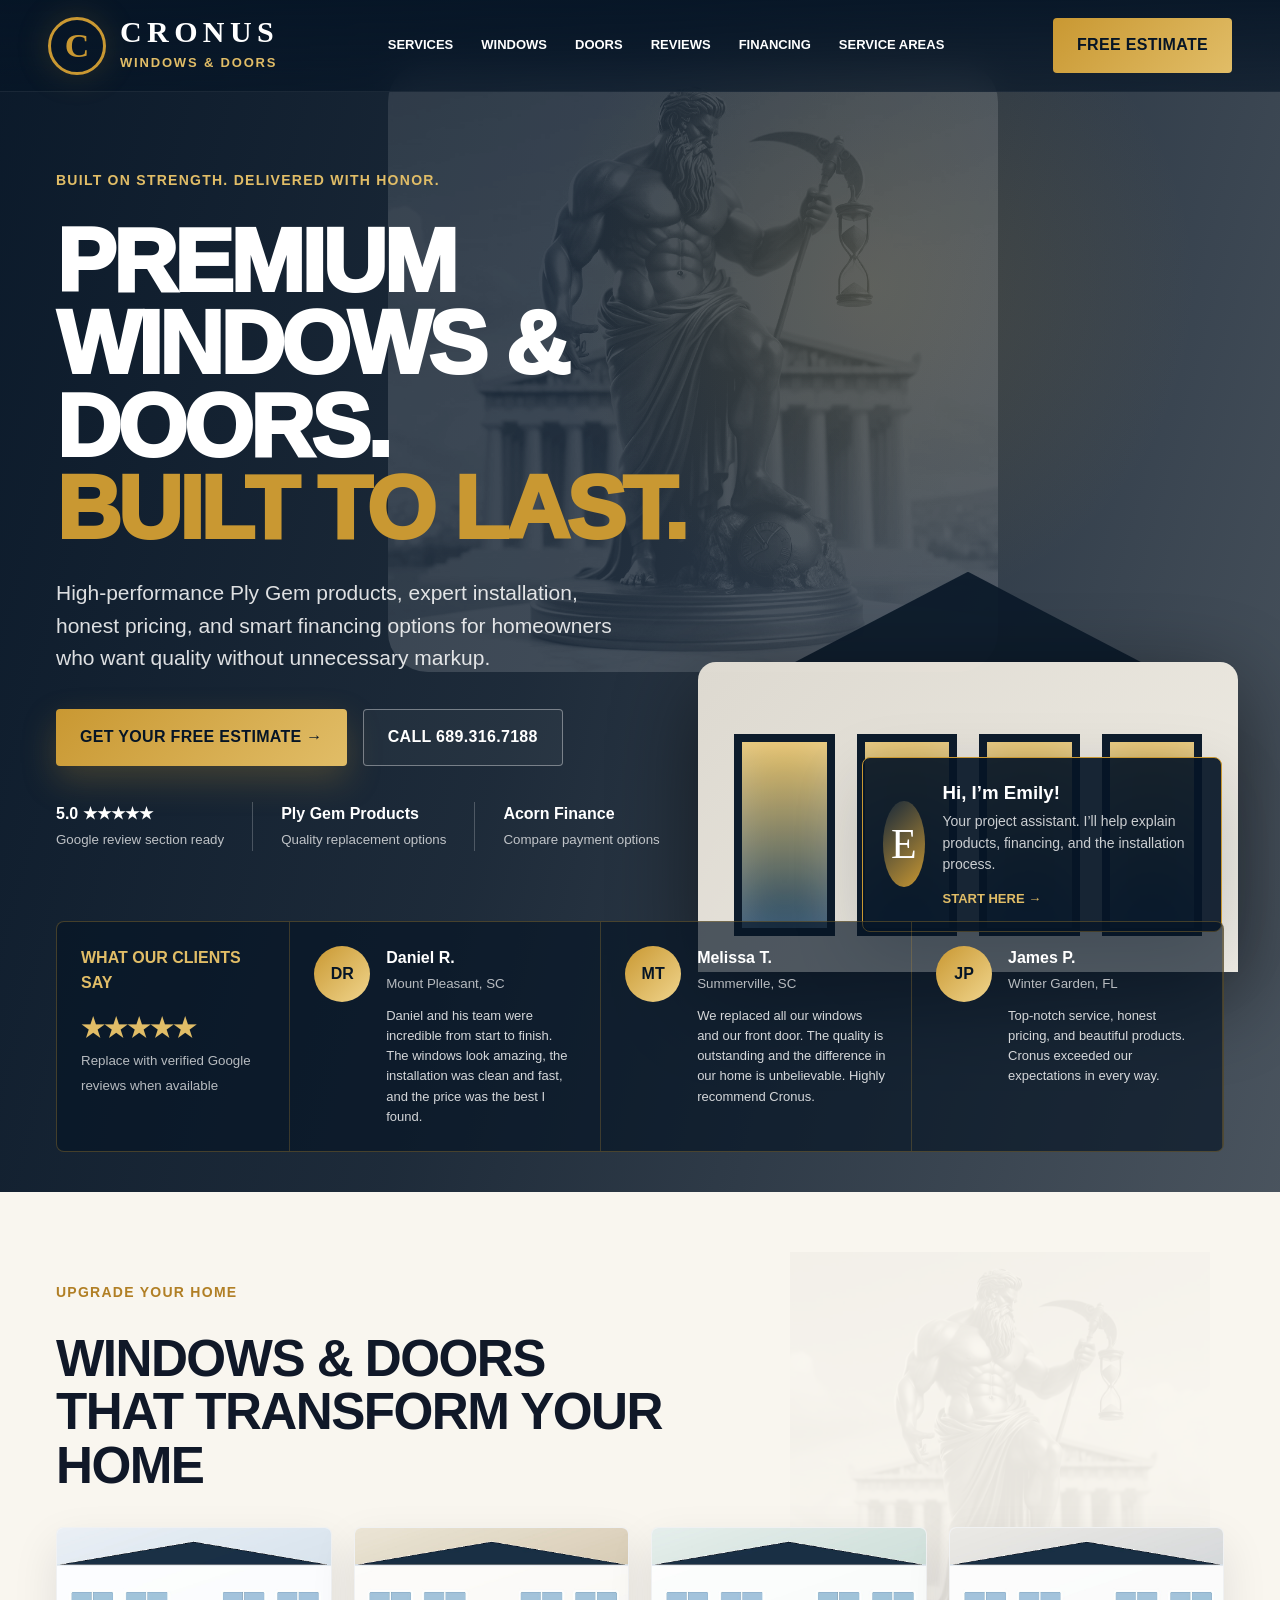
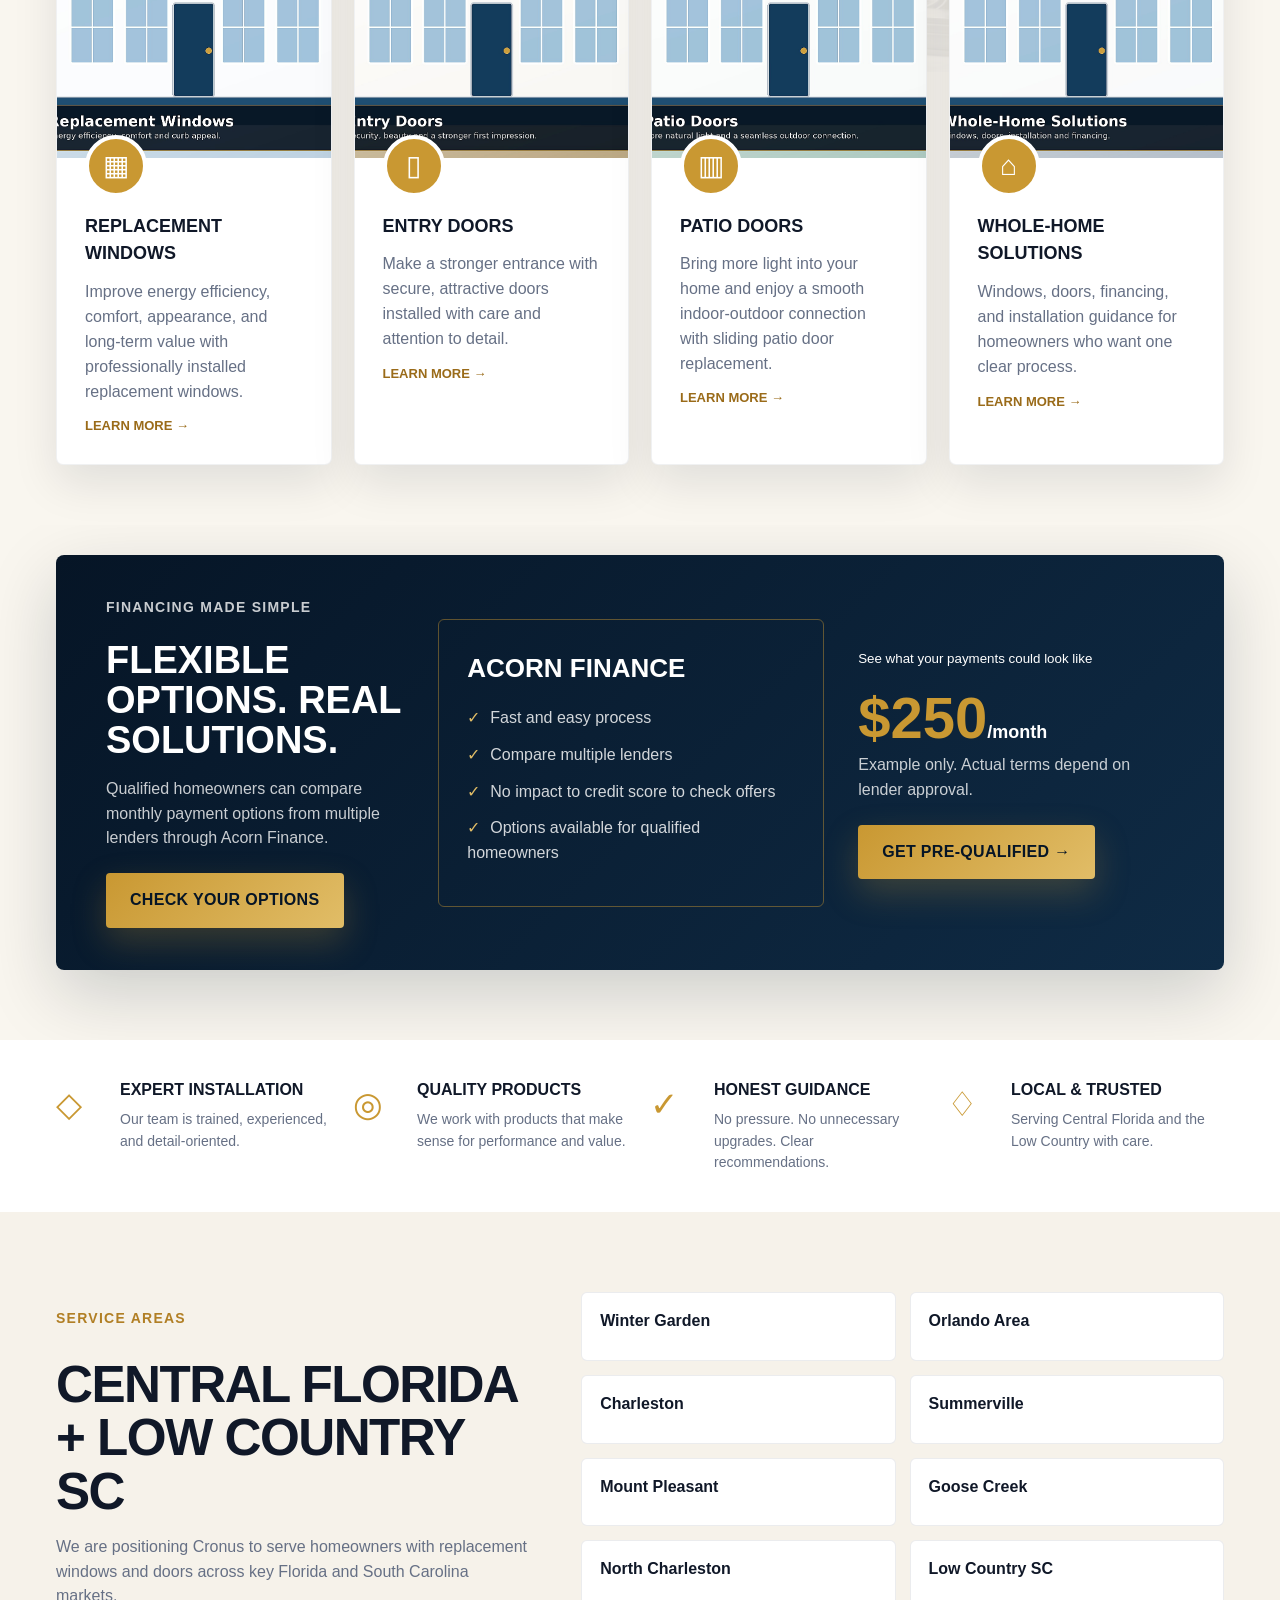
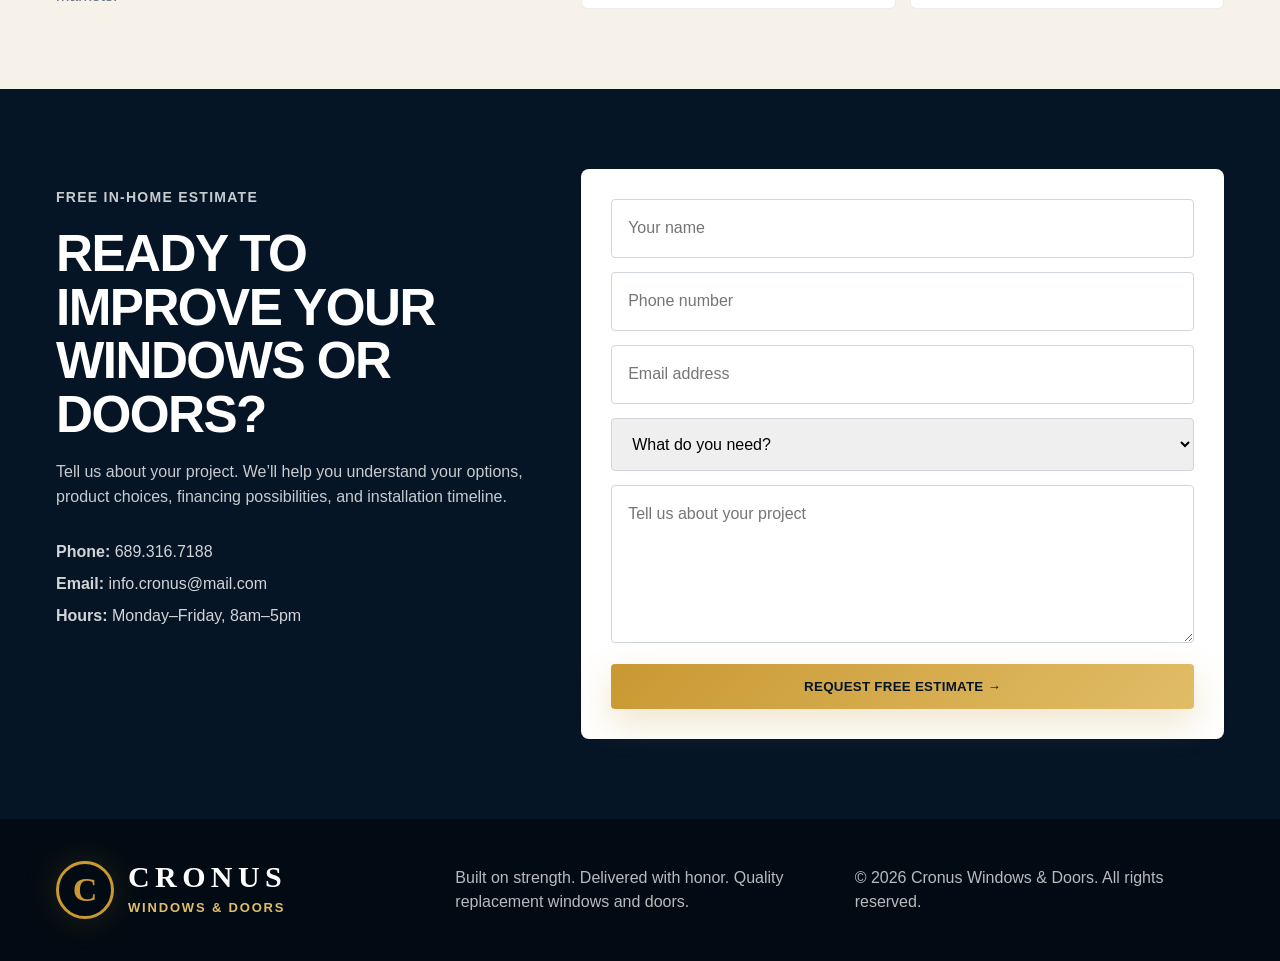
==== commit efc07bdb: "Add files via upload" ====
--- a/index.html
+++ b/index.html
@@ -4,34 +4,203 @@
   <meta charset="UTF-8" />
   <meta name="viewport" content="width=device-width, initial-scale=1.0" />
   <title>Cronus Windows & Doors | Replacement Windows & Doors</title>
-  <meta name="description" content="Cronus Windows & Doors provides replacement windows, entry doors, and sliding patio doors in Central Florida and Low Country SC. Honest pricing, quality installation, Ply Gem products, and financing options." />
-  <style>
-    :root{--navy:#0d2948;--blue:#1d527f;--gold:#d5b56d;--cream:#f7f4ed;--white:#fff;--ink:#172033;--muted:#667085;--line:#e6eaf0;--shadow:0 24px 70px rgba(13,41,72,.14)}
-    *{box-sizing:border-box;margin:0;padding:0} html{scroll-behavior:smooth} body{font-family:Inter,Arial,sans-serif;color:var(--ink);background:#fff;line-height:1.6} a{text-decoration:none;color:inherit} .container{width:min(1180px,92vw);margin:0 auto}
-    .topbar{position:sticky;top:0;z-index:50;background:rgba(255,255,255,.94);backdrop-filter:blur(14px);border-bottom:1px solid var(--line)} .nav{height:86px;display:flex;align-items:center;justify-content:space-between;gap:24px}.brand{display:flex;align-items:center;gap:14px}.mark{width:48px;height:48px;border:2px solid var(--gold);display:grid;grid-template-columns:1fr 1fr;gap:3px;padding:7px}.mark span{background:var(--navy)}.brand-text strong{display:block;font-family:Georgia,serif;font-size:31px;letter-spacing:.16em;line-height:1;color:var(--navy)}.brand-text small{display:block;font-size:11px;font-weight:800;letter-spacing:.22em;text-transform:uppercase;color:var(--blue);margin-top:4px}.navlinks{display:flex;gap:24px;font-size:14px;font-weight:800;color:#263247}.navlinks a:hover{color:var(--blue)}.nav-cta{background:var(--navy);color:#fff;padding:14px 20px;border-radius:999px;font-weight:900;box-shadow:0 12px 22px rgba(13,41,72,.18)}
-    .hero{position:relative;min-height:760px;display:flex;align-items:center;overflow:hidden;background:linear-gradient(110deg,rgba(13,41,72,.92),rgba(13,41,72,.72)),url('hero.jpg') center/cover no-repeat}.hero:after{content:"";position:absolute;inset:auto 0 0 0;height:150px;background:linear-gradient(0deg,#fff,rgba(255,255,255,0))}.hero-grid{position:relative;z-index:2;display:grid;grid-template-columns:1.05fr .95fr;gap:50px;align-items:center;padding:90px 0}.eyebrow{display:inline-flex;gap:10px;align-items:center;color:var(--gold);font-size:12px;font-weight:900;letter-spacing:.18em;text-transform:uppercase}.eyebrow:before{content:"";width:40px;height:2px;background:var(--gold)} h1{font-family:Georgia,serif;font-size:clamp(52px,7vw,96px);line-height:.95;color:#fff;letter-spacing:-.04em;margin:22px 0}.lead{font-size:21px;color:rgba(255,255,255,.9);max-width:690px}.hero-actions{display:flex;gap:14px;flex-wrap:wrap;margin-top:30px}.btn{display:inline-flex;align-items:center;justify-content:center;gap:10px;padding:16px 22px;border-radius:999px;font-weight:900}.btn-primary{background:var(--gold);color:var(--navy)}.btn-dark{background:#fff;color:var(--navy)}.trust-card{background:rgba(255,255,255,.96);border-radius:28px;padding:34px;box-shadow:var(--shadow);max-width:455px;justify-self:end}.trust-card small{color:var(--blue);font-weight:900;letter-spacing:.14em;text-transform:uppercase}.trust-card h2{font-family:Georgia,serif;color:var(--navy);font-size:34px;margin:10px 0}.trust-card p{color:#344054}.mini-grid{display:grid;grid-template-columns:repeat(2,1fr);gap:12px;margin-top:22px}.mini{padding:16px;border:1px solid var(--line);border-radius:18px;font-weight:900;color:var(--navy);background:#fff}.band{position:relative;z-index:3;margin-top:-72px}.band-inner{background:#fff;border-radius:28px;box-shadow:var(--shadow);display:grid;grid-template-columns:repeat(4,1fr);overflow:hidden}.band-item{padding:26px;border-right:1px solid var(--line)}.band-item:last-child{border-right:0}.band-item strong{display:block;color:var(--navy);font-size:18px}.band-item span{font-size:14px;color:var(--muted)}
-    section{padding:100px 0}.section-head{max-width:780px;margin:0 auto 46px;text-align:center}.section-head small{color:var(--gold);font-weight:900;letter-spacing:.16em;text-transform:uppercase}.section-head h2{font-family:Georgia,serif;color:var(--navy);font-size:clamp(38px,5vw,64px);line-height:1;margin-top:10px}.section-head p{color:var(--muted);font-size:18px;margin-top:16px}.values{background:var(--cream)}.value-grid{display:grid;grid-template-columns:repeat(3,1fr);gap:22px}.value{background:#fff;border:1px solid var(--line);border-radius:28px;padding:30px;box-shadow:0 12px 30px rgba(13,41,72,.06)}.value .num{font-family:Georgia,serif;color:var(--gold);font-size:36px}.value h3{color:var(--navy);font-size:22px;margin:10px 0}.value p{color:var(--muted)}
-    .services-grid{display:grid;grid-template-columns:repeat(3,1fr);gap:26px}.service{border-radius:30px;overflow:hidden;background:#fff;box-shadow:var(--shadow);border:1px solid var(--line)}.service-img{height:280px;background-size:cover;background-position:center}.service:nth-child(1) .service-img{background-image:url('window.jpg')}.service:nth-child(2) .service-img{background-image:url('entrydoor.jpg')}.service:nth-child(3) .service-img{background-image:url('patiodoor.jpg')}.service-body{padding:30px}.service-body h3{font-size:26px;color:var(--navy);margin-bottom:12px}.service-body p{color:var(--muted)}.text-link{display:inline-block;margin-top:20px;font-weight:900;color:var(--blue)}
-    .product{background:linear-gradient(135deg,var(--navy),#112f50);color:#fff}.product-wrap{display:grid;grid-template-columns:.9fr 1.1fr;gap:46px;align-items:center}.product h2{font-family:Georgia,serif;font-size:56px;line-height:1}.product p{color:rgba(255,255,255,.82);font-size:18px;margin-top:18px}.feature-list{display:grid;grid-template-columns:repeat(2,1fr);gap:16px}.feature{background:rgba(255,255,255,.08);border:1px solid rgba(255,255,255,.15);border-radius:22px;padding:22px}.feature strong{display:block;color:#fff;margin-bottom:6px}.feature span{color:rgba(255,255,255,.74);font-size:14px}
-    .finance{background:#fff}.finance-card{background:var(--ink);border-radius:32px;padding:46px;text-align:center;color:#fff;box-shadow:var(--shadow)}.finance-card h2{font-family:Georgia,serif;font-size:52px}.finance-card p{max-width:700px;margin:14px auto 28px;color:rgba(255,255,255,.82)}.finance-card img{max-width:min(640px,100%);border-radius:12px;background:#fff;padding:6px;margin:0 auto}.process{background:var(--cream)}.steps{display:grid;grid-template-columns:repeat(4,1fr);gap:18px}.step{background:#fff;border-radius:26px;border:1px solid var(--line);padding:26px}.step b{color:var(--gold);font-family:Georgia,serif;font-size:30px}.step h3{margin:12px 0 8px;color:var(--navy)}.step p{color:var(--muted);font-size:15px}
-    .reviews-grid{display:grid;grid-template-columns:repeat(3,1fr);gap:22px}.review{background:#fff;border:1px solid var(--line);border-radius:28px;padding:30px;box-shadow:0 14px 34px rgba(13,41,72,.07)}.stars{color:var(--gold);letter-spacing:2px;margin-bottom:14px}.review p{color:#344054}.review strong{display:block;margin-top:18px;color:var(--navy)}.review small{color:var(--muted)}.notice{margin-top:22px;text-align:center;color:var(--muted);font-size:13px}.cta-panel{background:linear-gradient(135deg,var(--navy),var(--blue));border-radius:34px;color:#fff;padding:54px;display:grid;grid-template-columns:1fr auto;align-items:center;gap:24px}.cta-panel h2{font-family:Georgia,serif;font-size:48px;line-height:1}.cta-panel p{color:rgba(255,255,255,.82);margin-top:12px}.contact{background:#0a1d33;color:#fff}.contact-grid{display:grid;grid-template-columns:.85fr 1.15fr;gap:40px}.contact h2{font-family:Georgia,serif;font-size:52px}.contact p,.contact li{color:rgba(255,255,255,.78)}.contact ul{list-style:none;margin-top:22px}.contact li{margin:12px 0}.form{background:#fff;border-radius:28px;padding:30px}.field{width:100%;border:1px solid var(--line);border-radius:16px;padding:16px;margin-bottom:14px;font:inherit}.form button{border:0;width:100%;cursor:pointer}.footer{padding:30px 0;background:#061526;color:rgba(255,255,255,.65);font-size:14px}.footer-inner{display:flex;justify-content:space-between;gap:20px;align-items:center}.footer .brand-text strong,.footer .brand-text small{color:#fff}.footer .mark span{background:#fff}
-    @media (max-width:900px){.navlinks{display:none}.nav{height:76px}.brand-text strong{font-size:24px}.hero-grid,.product-wrap,.contact-grid,.cta-panel{grid-template-columns:1fr}.trust-card{justify-self:start}.band-inner,.value-grid,.services-grid,.feature-list,.steps,.reviews-grid{grid-template-columns:1fr}.band{margin-top:0}.band-item{border-right:0;border-bottom:1px solid var(--line)}section{padding:70px 0}.hero{min-height:auto}.hero-grid{padding:70px 0}.footer-inner{flex-direction:column;align-items:flex-start}}
-  </style>
+  <meta name="description" content="Cronus Windows & Doors offers replacement windows, entry doors, patio doors, Ply Gem products, Acorn Finance options, and free in-home estimates in Central Florida and Low Country SC." />
+  <link rel="stylesheet" href="style.css" />
 </head>
 <body>
-<header class="topbar"><div class="container nav"><a class="brand" href="#top"><div class="mark"><span></span><span></span><span></span><span></span></div><div class="brand-text"><strong>CRONUS</strong><small>Windows & Doors</small></div></a><nav class="navlinks"><a href="#why">Why Cronus</a><a href="#services">Services</a><a href="#plygem">Ply Gem</a><a href="#financing">Financing</a><a href="#reviews">Reviews</a><a href="#contact">Contact</a></nav><a class="nav-cta" href="#contact">Free Estimate</a></div></header>
-<main id="top">
-<section class="hero"><div class="container hero-grid"><div><span class="eyebrow">Central Florida + Low Country SC</span><h1>Windows & doors that make sense.</h1><p class="lead">Quality Ply Gem replacement windows and doors, professionally installed with honest recommendations, fair pricing, financing options, and free in-home estimates.</p><div class="hero-actions"><a class="btn btn-primary" href="#contact">Schedule a Free In-Home Estimate</a><a class="btn btn-dark" href="tel:16893167188">Call 689.316.7188</a></div></div><aside class="trust-card"><small>Installed right the first time</small><h2>Quality. Value. Care.</h2><p>No pressure. No unnecessary upgrades. Just clear guidance, trained installers, and products selected for your home and budget.</p><div class="mini-grid"><div class="mini">Ply Gem Products</div><div class="mini">Acorn Finance</div><div class="mini">Free Estimates</div><div class="mini">Fast Installation</div></div></aside></div></section>
-<div class="band"><div class="container"><div class="band-inner"><div class="band-item"><strong>01. Listen first</strong><span>We understand your home, goals, and budget.</span></div><div class="band-item"><strong>02. Recommend honestly</strong><span>We help you avoid overspending.</span></div><div class="band-item"><strong>03. Install carefully</strong><span>Professional crews and clean execution.</span></div><div class="band-item"><strong>04. Walk it with you</strong><span>We finish with a clear final review.</span></div></div></div></div>
-<section id="why" class="values"><div class="container"><div class="section-head"><small>Why Cronus</small><h2>A better replacement experience.</h2><p>Homeowners do not need pressure. They need clarity, value, and installers who care about the details.</p></div><div class="value-grid"><article class="value"><div class="num">01</div><h3>Honest pricing</h3><p>Clear recommendations based on what makes sense for the home, not on selling the most expensive option.</p></article><article class="value"><div class="num">02</div><h3>Professional installation</h3><p>Great products only perform correctly when installed correctly. The installation process is treated as the priority.</p></article><article class="value"><div class="num">03</div><h3>Relationship-driven service</h3><p>We want homeowners to feel understood, respected, and comfortable from the first appointment to final walkthrough.</p></article></div></div></section>
-<section id="services"><div class="container"><div class="section-head"><small>Services</small><h2>Replacement solutions for the most important openings in your home.</h2></div><div class="services-grid"><article class="service"><div class="service-img"></div><div class="service-body"><h3>Window Replacement</h3><p>Upgrade aging windows with clean, efficient, low-maintenance replacement options designed to improve comfort and curb appeal.</p><a class="text-link" href="#contact">Start with a free estimate →</a></div></article><article class="service"><div class="service-img"></div><div class="service-body"><h3>Entry Doors</h3><p>Improve first impressions, security, and daily function with a professional entry door replacement.</p><a class="text-link" href="#contact">Talk through options →</a></div></article><article class="service"><div class="service-img"></div><div class="service-body"><h3>Sliding Patio Doors</h3><p>Bring more light, access, and visual appeal to your living areas with replacement patio doors.</p><a class="text-link" href="#contact">Explore patio doors →</a></div></article></div></div></section>
-<section id="plygem" class="product"><div class="container product-wrap"><div><small class="eyebrow">Product Partner</small><h2>Ply Gem products. Smart long-term value.</h2><p>We focus on replacement products that offer quality, performance, and strong value. Ply Gem helps us offer homeowners a practical balance between durability, curb appeal, energy performance, and budget.</p></div><div class="feature-list"><div class="feature"><strong>Energy-efficient glass options</strong><span>Low-E and insulating glass package options help improve comfort.</span></div><div class="feature"><strong>Vinyl replacement windows</strong><span>Low-maintenance products designed for long-term performance.</span></div><div class="feature"><strong>Multiple styles</strong><span>Double hung, sliding, casement, awning, patio door options, and more.</span></div><div class="feature"><strong>Value-focused recommendation</strong><span>We recommend the product level that makes sense for the house.</span></div></div></div></section>
-<section id="financing" class="finance"><div class="container"><div class="finance-card"><h2>Flexible financing options.</h2><p>Through Acorn Finance, qualified homeowners can compare payment options from multiple lenders with no impact on credit score.</p><a href="https://www.acornfinance.com/pre-qualify/?d=RSNIO&utm_medium=web_pre_qual_banner" target="_blank" rel="noopener"><img src="https://fs.acornfinance.com/banners/acorn-finance-banner-easy-payment-options-horizontal-medium.png" alt="Acorn Finance payment options widget"></a></div></div></section>
-<section class="process"><div class="container"><div class="section-head"><small>Our Process</small><h2>Simple, careful, and clear.</h2></div><div class="steps"><div class="step"><b>1</b><h3>Free in-home estimate</h3><p>We inspect your windows and doors, listen to your goals, and discuss realistic options.</p></div><div class="step"><b>2</b><h3>Honest recommendation</h3><p>We explain the differences and help you choose the solution that fits your budget.</p></div><div class="step"><b>3</b><h3>Professional installation</h3><p>Your project is handled by trained installers with attention to protection and finish details.</p></div><div class="step"><b>4</b><h3>Final walkthrough</h3><p>We review the project with you and make sure the finished work meets expectations.</p></div></div></div></section>
-<section id="reviews"><div class="container"><div class="section-head"><small>Reputation</small><h2>Built around trust.</h2><p>Google reviews will be connected here once your business profile is active. These sample cards show the visual direction.</p></div><div class="reviews-grid"><article class="review"><div class="stars">★★★★★</div><p>“Cronus made the process clear from the first appointment. The pricing was fair, and the installation team respected our home.”</p><strong>Sample Homeowner Review</strong><small>Replace with verified Google review</small></article><article class="review"><div class="stars">★★★★★</div><p>“Daniel explained the options without pressure and helped us choose windows that made sense for our budget.”</p><strong>Sample Review Mentioning Daniel</strong><small>Replace with verified Google review</small></article><article class="review"><div class="stars">★★★★★</div><p>“Fast communication, clean work, and a much better experience than we expected from a replacement project.”</p><strong>Sample Homeowner Review</strong><small>Replace with verified Google review</small></article></div><p class="notice">Do not publish fictional testimonials as real reviews. Replace these with verified reviews when available.</p></div></section>
-<section><div class="container"><div class="cta-panel"><div><h2>Ready to improve your home?</h2><p>Schedule a free in-home estimate and get clear recommendations for your windows and doors.</p></div><a class="btn btn-primary" href="#contact">Request My Free Estimate</a></div></div></section>
-<section id="contact" class="contact"><div class="container contact-grid"><div><h2>Let’s talk about your project.</h2><p>Tell us what you want to replace, what matters most, and when you would like to get started.</p><ul><li><b>Phone:</b> <a href="tel:16893167188">689.316.7188</a></li><li><b>Email:</b> <a href="mailto:info.cronus@mail.com">info.cronus@mail.com</a></li><li><b>Hours:</b> Monday–Friday, 8am–5pm</li><li><b>Service Area:</b> Central Florida + Low Country SC</li></ul></div><form class="form" action="mailto:info.cronus@mail.com" method="post" enctype="text/plain"><input class="field" name="name" placeholder="Your name" required><input class="field" name="phone" placeholder="Phone number" required><input class="field" name="email" placeholder="Email address"><textarea class="field" name="message" rows="5" placeholder="Tell us about your windows or doors"></textarea><button class="btn btn-primary" type="submit">Request Free Estimate</button></form></div></section>
-</main>
-<footer class="footer"><div class="container footer-inner"><div class="brand"><div class="mark"><span></span><span></span><span></span><span></span></div><div class="brand-text"><strong>CRONUS</strong><small>Windows & Doors</small></div></div><p>© 2026 Cronus Windows & Doors. Built for replacement windows and doors.</p></div></footer>
+  <header class="site-header">
+    <a class="brand" href="#top" aria-label="Cronus Windows & Doors home">
+      <span class="brand-mark">C</span>
+      <span class="brand-copy">
+        <strong>CRONUS</strong>
+        <small>WINDOWS & DOORS</small>
+      </span>
+    </a>
+    <nav class="nav" aria-label="Main navigation">
+      <a href="#services">Services</a>
+      <a href="#windows">Windows</a>
+      <a href="#doors">Doors</a>
+      <a href="#reviews">Reviews</a>
+      <a href="#financing">Financing</a>
+      <a href="#areas">Service Areas</a>
+    </nav>
+    <a class="header-cta" href="#contact">Free Estimate</a>
+  </header>
+
+  <main id="top">
+    <section class="hero">
+      <div class="cronus-watermark" aria-hidden="true"></div>
+      <div class="hero-house" aria-hidden="true">
+        <div class="house-roof"></div>
+        <div class="house-body">
+          <span></span><span></span><span></span><span></span>
+        </div>
+      </div>
+
+      <div class="hero-content">
+        <p class="kicker">Built on strength. Delivered with honor.</p>
+        <h1>Premium windows & doors. <span>Built to last.</span></h1>
+        <p class="hero-subtitle">
+          High-performance Ply Gem products, expert installation, honest pricing, and smart financing options for homeowners who want quality without unnecessary markup.
+        </p>
+        <div class="hero-actions">
+          <a class="btn gold" href="#contact">Get your free estimate →</a>
+          <a class="btn outline" href="tel:16893167188">Call 689.316.7188</a>
+        </div>
+        <div class="trust-strip">
+          <div><b>5.0 ★★★★★</b><small>Google review section ready</small></div>
+          <div><b>Ply Gem Products</b><small>Quality replacement options</small></div>
+          <div><b>Acorn Finance</b><small>Compare payment options</small></div>
+        </div>
+      </div>
+
+      <aside class="emily-card">
+        <div class="emily-avatar">E</div>
+        <div>
+          <h3>Hi, I’m Emily!</h3>
+          <p>Your project assistant. I’ll help explain products, financing, and the installation process.</p>
+          <a href="#contact">Start here →</a>
+        </div>
+      </aside>
+
+      <section class="review-ribbon" id="reviews">
+        <article class="review-summary">
+          <span>What our clients say</span>
+          <strong>★★★★★</strong>
+          <small>Replace with verified Google reviews when available</small>
+        </article>
+        <article class="review-card">
+          <div class="person">DR</div>
+          <div><h4>Daniel R.</h4><small>Mount Pleasant, SC</small><p>Daniel and his team were incredible from start to finish. The windows look amazing, the installation was clean and fast, and the price was the best I found.</p></div>
+        </article>
+        <article class="review-card">
+          <div class="person">MT</div>
+          <div><h4>Melissa T.</h4><small>Summerville, SC</small><p>We replaced all our windows and our front door. The quality is outstanding and the difference in our home is unbelievable. Highly recommend Cronus.</p></div>
+        </article>
+        <article class="review-card">
+          <div class="person">JP</div>
+          <div><h4>James P.</h4><small>Winter Garden, FL</small><p>Top-notch service, honest pricing, and beautiful products. Cronus exceeded our expectations in every way.</p></div>
+        </article>
+      </section>
+    </section>
+
+    <section class="services-section" id="services">
+      <div class="section-watermark" aria-hidden="true"></div>
+      <div class="section-heading">
+        <p class="kicker dark">Upgrade your home</p>
+        <h2>Windows & doors that transform your home</h2>
+      </div>
+
+      <div class="service-grid">
+        <article class="service-card" id="windows">
+          <img src="replacement-windows.jpg" alt="Replacement windows" />
+          <div class="service-icon">▦</div>
+          <h3>Replacement Windows</h3>
+          <p>Improve energy efficiency, comfort, appearance, and long-term value with professionally installed replacement windows.</p>
+          <a href="#contact">Learn more →</a>
+        </article>
+        <article class="service-card" id="doors">
+          <img src="entry-doors.jpg" alt="Entry doors" />
+          <div class="service-icon">▯</div>
+          <h3>Entry Doors</h3>
+          <p>Make a stronger entrance with secure, attractive doors installed with care and attention to detail.</p>
+          <a href="#contact">Learn more →</a>
+        </article>
+        <article class="service-card">
+          <img src="patio-doors.jpg" alt="Patio doors" />
+          <div class="service-icon">▥</div>
+          <h3>Patio Doors</h3>
+          <p>Bring more light into your home and enjoy a smooth indoor-outdoor connection with sliding patio door replacement.</p>
+          <a href="#contact">Learn more →</a>
+        </article>
+        <article class="service-card">
+          <img src="home-solution.jpg" alt="Whole-home solutions" />
+          <div class="service-icon">⌂</div>
+          <h3>Whole-Home Solutions</h3>
+          <p>Windows, doors, financing, and installation guidance for homeowners who want one clear process.</p>
+          <a href="#contact">Learn more →</a>
+        </article>
+      </div>
+    </section>
+
+    <section class="financing-section" id="financing">
+      <div class="finance-copy">
+        <p class="kicker">Financing made simple</p>
+        <h2>Flexible options. Real solutions.</h2>
+        <p>Qualified homeowners can compare monthly payment options from multiple lenders through Acorn Finance.</p>
+        <a class="btn gold" href="https://www.acornfinance.com/pre-qualify/?d=RSNIO&utm_medium=web_pre_qual_banner" target="_blank" rel="noopener">Check your options</a>
+      </div>
+      <div class="finance-box">
+        <h3>Acorn Finance</h3>
+        <ul>
+          <li>Fast and easy process</li>
+          <li>Compare multiple lenders</li>
+          <li>No impact to credit score to check offers</li>
+          <li>Options available for qualified homeowners</li>
+        </ul>
+      </div>
+      <div class="payment-box">
+        <small>See what your payments could look like</small>
+        <strong>$250<span>/month</span></strong>
+        <p>Example only. Actual terms depend on lender approval.</p>
+        <a class="btn gold" href="https://www.acornfinance.com/pre-qualify/?d=RSNIO&utm_medium=web_pre_qual_banner" target="_blank" rel="noopener">Get pre-qualified →</a>
+      </div>
+    </section>
+
+    <section class="value-row">
+      <article><span>◇</span><div><h3>Expert Installation</h3><p>Our team is trained, experienced, and detail-oriented.</p></div></article>
+      <article><span>◎</span><div><h3>Quality Products</h3><p>We work with products that make sense for performance and value.</p></div></article>
+      <article><span>✓</span><div><h3>Honest Guidance</h3><p>No pressure. No unnecessary upgrades. Clear recommendations.</p></div></article>
+      <article><span>♢</span><div><h3>Local & Trusted</h3><p>Serving Central Florida and the Low Country with care.</p></div></article>
+    </section>
+
+    <section class="areas-section" id="areas">
+      <div>
+        <p class="kicker dark">Service areas</p>
+        <h2>Central Florida + Low Country SC</h2>
+        <p>We are positioning Cronus to serve homeowners with replacement windows and doors across key Florida and South Carolina markets.</p>
+      </div>
+      <ul>
+        <li>Winter Garden</li><li>Orlando Area</li><li>Charleston</li><li>Summerville</li>
+        <li>Mount Pleasant</li><li>Goose Creek</li><li>North Charleston</li><li>Low Country SC</li>
+      </ul>
+    </section>
+
+    <section class="contact-section" id="contact">
+      <div class="contact-copy">
+        <p class="kicker">Free in-home estimate</p>
+        <h2>Ready to improve your windows or doors?</h2>
+        <p>Tell us about your project. We’ll help you understand your options, product choices, financing possibilities, and installation timeline.</p>
+        <div class="contact-info">
+          <b>Phone:</b> <a href="tel:16893167188">689.316.7188</a><br />
+          <b>Email:</b> <a href="mailto:info.cronus@mail.com">info.cronus@mail.com</a><br />
+          <b>Hours:</b> Monday–Friday, 8am–5pm
+        </div>
+      </div>
+      <form class="lead-form" action="mailto:info.cronus@mail.com" method="post" enctype="text/plain">
+        <input name="name" placeholder="Your name" required />
+        <input name="phone" placeholder="Phone number" required />
+        <input name="email" placeholder="Email address" />
+        <select name="project">
+          <option>What do you need?</option>
+          <option>Window replacement</option>
+          <option>Entry door replacement</option>
+          <option>Patio door replacement</option>
+          <option>Multiple products</option>
+        </select>
+        <textarea name="message" rows="5" placeholder="Tell us about your project"></textarea>
+        <button class="btn gold" type="submit">Request free estimate →</button>
+      </form>
+    </section>
+  </main>
+
+  <footer class="footer">
+    <div class="footer-brand">
+      <span class="brand-mark">C</span>
+      <span class="brand-copy"><strong>CRONUS</strong><small>WINDOWS & DOORS</small></span>
+    </div>
+    <p>Built on strength. Delivered with honor. Quality replacement windows and doors.</p>
+    <p>© 2026 Cronus Windows & Doors. All rights reserved.</p>
+  </footer>
 </body>
-</html>+</html>
--- a/style.css
+++ b/style.css
@@ -0,0 +1,21 @@
+
+:root{--navy:#061526;--gold:#c99832;--gold-2:#e1bd67;--white:#fff;--soft:#f9f6ef;--ink:#101828;--muted:#667085;--line:rgba(201,152,50,.3);--shadow:0 24px 70px rgba(6,21,38,.18)}
+*{box-sizing:border-box;margin:0;padding:0}html{scroll-behavior:smooth}body{font-family:Arial,Helvetica,sans-serif;background:var(--soft);color:var(--ink);line-height:1.55}a{text-decoration:none;color:inherit}
+.site-header{position:fixed;top:0;left:0;right:0;z-index:50;height:92px;padding:0 48px;display:flex;align-items:center;justify-content:space-between;background:linear-gradient(180deg,rgba(6,21,38,.92),rgba(6,21,38,.68));backdrop-filter:blur(16px);border-bottom:1px solid rgba(255,255,255,.08)}
+.brand,.footer-brand{display:flex;align-items:center;gap:14px}.brand-mark{width:58px;height:58px;border:3px solid var(--gold);color:var(--gold);display:grid;place-items:center;font-family:Georgia,serif;font-size:34px;font-weight:900;border-radius:50%;box-shadow:0 0 35px rgba(201,152,50,.18)}
+.brand-copy strong{display:block;color:var(--white);font-family:Georgia,serif;font-size:30px;letter-spacing:.18em;line-height:.95}.brand-copy small{display:block;color:var(--gold-2);font-weight:800;font-size:13px;letter-spacing:.14em;margin-top:6px}
+.nav{display:flex;align-items:center;gap:28px;color:var(--white);font-size:13px;font-weight:900;text-transform:uppercase}.nav a:hover{color:var(--gold-2)}
+.header-cta,.btn{display:inline-flex;align-items:center;justify-content:center;border-radius:4px;padding:15px 24px;font-weight:900;text-transform:uppercase;letter-spacing:.02em;transition:transform .2s ease,box-shadow .2s ease}.header-cta{background:linear-gradient(135deg,var(--gold),var(--gold-2));color:var(--navy)}.btn:hover,.header-cta:hover{transform:translateY(-2px)}.btn.gold{background:linear-gradient(135deg,var(--gold),var(--gold-2));color:var(--navy);box-shadow:0 14px 34px rgba(201,152,50,.25)}.btn.outline{color:white;border:1px solid rgba(255,255,255,.38);background:rgba(255,255,255,.04)}
+.hero{position:relative;min-height:980px;padding:170px 56px 40px;background:radial-gradient(circle at 68% 24%,rgba(201,152,50,.16),transparent 26%),linear-gradient(105deg,rgba(6,21,38,.98) 0%,rgba(6,21,38,.9) 44%,rgba(6,21,38,.72) 100%);color:white;overflow:hidden}
+.cronus-watermark{position:absolute;width:610px;height:610px;right:22%;top:62px;background:url('cronus.jpg') center/cover no-repeat;opacity:.16;filter:grayscale(1) contrast(1.25) brightness(.9);mix-blend-mode:screen;border-radius:40px}
+.hero-house{position:absolute;right:42px;bottom:220px;width:540px;height:420px;opacity:.95}.house-roof{position:absolute;top:20px;left:40px;right:40px;height:120px;background:#0c1b2b;clip-path:polygon(50% 0%,100% 100%,0% 100%);border-bottom:6px solid var(--gold)}.house-body{position:absolute;bottom:0;left:0;right:0;height:310px;background:linear-gradient(135deg,#e7e2d8,#f9f5ec);border-radius:18px 18px 0 0;box-shadow:0 25px 90px rgba(0,0,0,.55);display:grid;grid-template-columns:repeat(4,1fr);gap:22px;padding:72px 36px 36px}.house-body span{background:linear-gradient(180deg,#efc86b,#244866);border:8px solid #0c1b2b;box-shadow:inset 0 0 40px rgba(255,255,255,.25)}
+.hero-content{position:relative;z-index:3;max-width:680px}.kicker{color:var(--gold-2);font-weight:900;text-transform:uppercase;letter-spacing:.09em;font-size:14px;margin-bottom:28px}.kicker.dark{color:#b17f25}h1{font-size:clamp(54px,7vw,95px);line-height:.92;letter-spacing:-.04em;text-transform:uppercase;font-weight:950;margin-bottom:28px}h1 span{color:var(--gold);display:block}.hero-subtitle{font-size:21px;max-width:560px;color:rgba(255,255,255,.86);margin-bottom:34px}.hero-actions{display:flex;flex-wrap:wrap;gap:16px;margin-bottom:36px}
+.trust-strip{display:flex;flex-wrap:wrap;gap:28px;color:white}.trust-strip div{border-right:1px solid rgba(255,255,255,.22);padding-right:28px}.trust-strip div:last-child{border-right:0}.trust-strip b{display:block}.trust-strip small{color:rgba(255,255,255,.72)}
+.emily-card{position:absolute;right:58px;bottom:260px;z-index:4;width:360px;display:flex;align-items:center;gap:18px;padding:20px;background:rgba(6,21,38,.92);border:1px solid var(--gold);border-radius:8px;box-shadow:var(--shadow)}.emily-avatar{width:86px;height:86px;border-radius:50%;display:grid;place-items:center;background:linear-gradient(135deg,#17283a,var(--gold));color:white;font-size:42px;font-family:Georgia,serif}.emily-card h3{color:white;margin-bottom:4px}.emily-card p{color:rgba(255,255,255,.78);font-size:14px;margin-bottom:10px}.emily-card a{color:var(--gold-2);font-weight:900;font-size:13px;text-transform:uppercase}
+.review-ribbon{position:relative;z-index:5;margin-top:70px;padding:0;display:grid;grid-template-columns:.75fr 1fr 1fr 1fr;border:1px solid var(--line);border-radius:8px;background:rgba(6,21,38,.68);overflow:hidden}.review-summary,.review-card{padding:24px;border-right:1px solid rgba(201,152,50,.25)}.review-card{display:flex;gap:16px}.review-summary span{display:block;color:var(--gold-2);font-weight:900;text-transform:uppercase;margin-bottom:12px}.review-summary strong{display:block;font-size:26px;color:var(--gold-2)}.review-summary small,.review-card small{color:rgba(255,255,255,.7)}.person{width:56px;height:56px;min-width:56px;border-radius:50%;background:linear-gradient(135deg,var(--gold),#f0d58d);color:var(--navy);display:grid;place-items:center;font-weight:900}.review-card h4{color:white}.review-card p{color:rgba(255,255,255,.82);font-size:13px;margin-top:10px}
+.services-section{position:relative;padding:90px 56px 60px;background:var(--soft);overflow:hidden}.section-watermark{position:absolute;right:70px;top:60px;width:420px;height:420px;background:url('cronus.jpg') center/cover no-repeat;opacity:.07;filter:grayscale(1)}.section-heading{position:relative;z-index:2;max-width:620px;margin-bottom:34px}.section-heading h2,.areas-section h2,.contact-copy h2{font-size:clamp(34px,4vw,52px);line-height:1.05;text-transform:uppercase;letter-spacing:-.03em}.service-grid{position:relative;z-index:2;display:grid;grid-template-columns:repeat(4,1fr);gap:22px}.service-card{background:white;border-radius:7px;box-shadow:0 18px 45px rgba(6,21,38,.1);overflow:hidden;border:1px solid rgba(6,21,38,.06)}.service-card img{width:100%;height:230px;object-fit:cover}.service-icon{width:62px;height:62px;border-radius:50%;display:grid;place-items:center;margin:-31px 0 16px 28px;background:var(--gold);color:white;font-size:28px;position:relative;z-index:2;border:4px solid white}.service-card h3{padding:0 28px;text-transform:uppercase;font-size:18px}.service-card p{padding:12px 28px;color:var(--muted)}.service-card a{display:block;padding:0 28px 28px;color:#9a6b19;font-weight:900;text-transform:uppercase;font-size:13px}
+.financing-section{margin:30px 56px 70px;background:linear-gradient(135deg,#061526,#0f2b45);color:white;border-radius:8px;padding:42px 50px;display:grid;grid-template-columns:.85fr 1.1fr .9fr;gap:34px;align-items:center;box-shadow:var(--shadow)}.financing-section h2{font-size:38px;line-height:1.05;text-transform:uppercase;margin-bottom:16px}.financing-section p{color:rgba(255,255,255,.78);margin-bottom:22px}.finance-box{border:1px solid rgba(201,152,50,.45);border-radius:6px;padding:28px}.finance-box h3{font-size:26px;text-transform:uppercase;margin-bottom:18px}.finance-box ul{list-style:none}.finance-box li{margin:12px 0;color:rgba(255,255,255,.82)}.finance-box li::before{content:'✓';color:var(--gold-2);margin-right:10px}.payment-box strong{display:block;color:var(--gold);font-size:58px;line-height:1;margin:18px 0 6px}.payment-box strong span{color:white;font-size:18px}
+.value-row{padding:38px 56px;background:white;display:grid;grid-template-columns:repeat(4,1fr);gap:20px}.value-row article{display:grid;grid-template-columns:48px 1fr;column-gap:16px;align-items:start}.value-row span{color:var(--gold);font-size:34px}.value-row h3{text-transform:uppercase;font-size:16px;margin-bottom:6px}.value-row p{color:var(--muted);font-size:14px}
+.areas-section,.contact-section{padding:80px 56px;display:grid;grid-template-columns:.85fr 1.15fr;gap:50px}.areas-section{background:#f6f2ea}.areas-section p{color:var(--muted);max-width:560px;margin-top:16px}.areas-section ul{list-style:none;display:grid;grid-template-columns:repeat(2,1fr);gap:14px}.areas-section li{background:white;padding:16px 18px;border-radius:6px;border:1px solid rgba(6,21,38,.08);font-weight:800}
+.contact-section{background:#061526;color:white}.contact-copy p{color:rgba(255,255,255,.78);margin:18px 0}.contact-info{margin-top:26px;line-height:2;color:rgba(255,255,255,.82)}.lead-form{background:white;padding:30px;border-radius:8px}.lead-form input,.lead-form select,.lead-form textarea{width:100%;padding:16px;border:1px solid #d0d5dd;border-radius:4px;margin-bottom:14px;font:inherit}.lead-form button{border:0;width:100%;cursor:pointer}.footer{background:#020b13;color:rgba(255,255,255,.72);padding:42px 56px;display:grid;grid-template-columns:1fr 1fr 1fr;gap:30px;align-items:center}.footer .brand-copy strong{color:white}
+@media(max-width:980px){.site-header{padding:0 20px}.nav{display:none}.hero{padding:140px 24px 28px;min-height:auto}.cronus-watermark{right:-120px;top:80px}.hero-house{opacity:.22;right:-130px}.emily-card{position:relative;right:auto;bottom:auto;margin-top:30px;width:100%}.review-ribbon{grid-template-columns:1fr}.service-grid,.financing-section,.value-row,.areas-section,.contact-section,.footer{grid-template-columns:1fr}.services-section,.areas-section,.contact-section,.footer{padding-left:24px;padding-right:24px}.financing-section{margin:24px;padding:30px}}
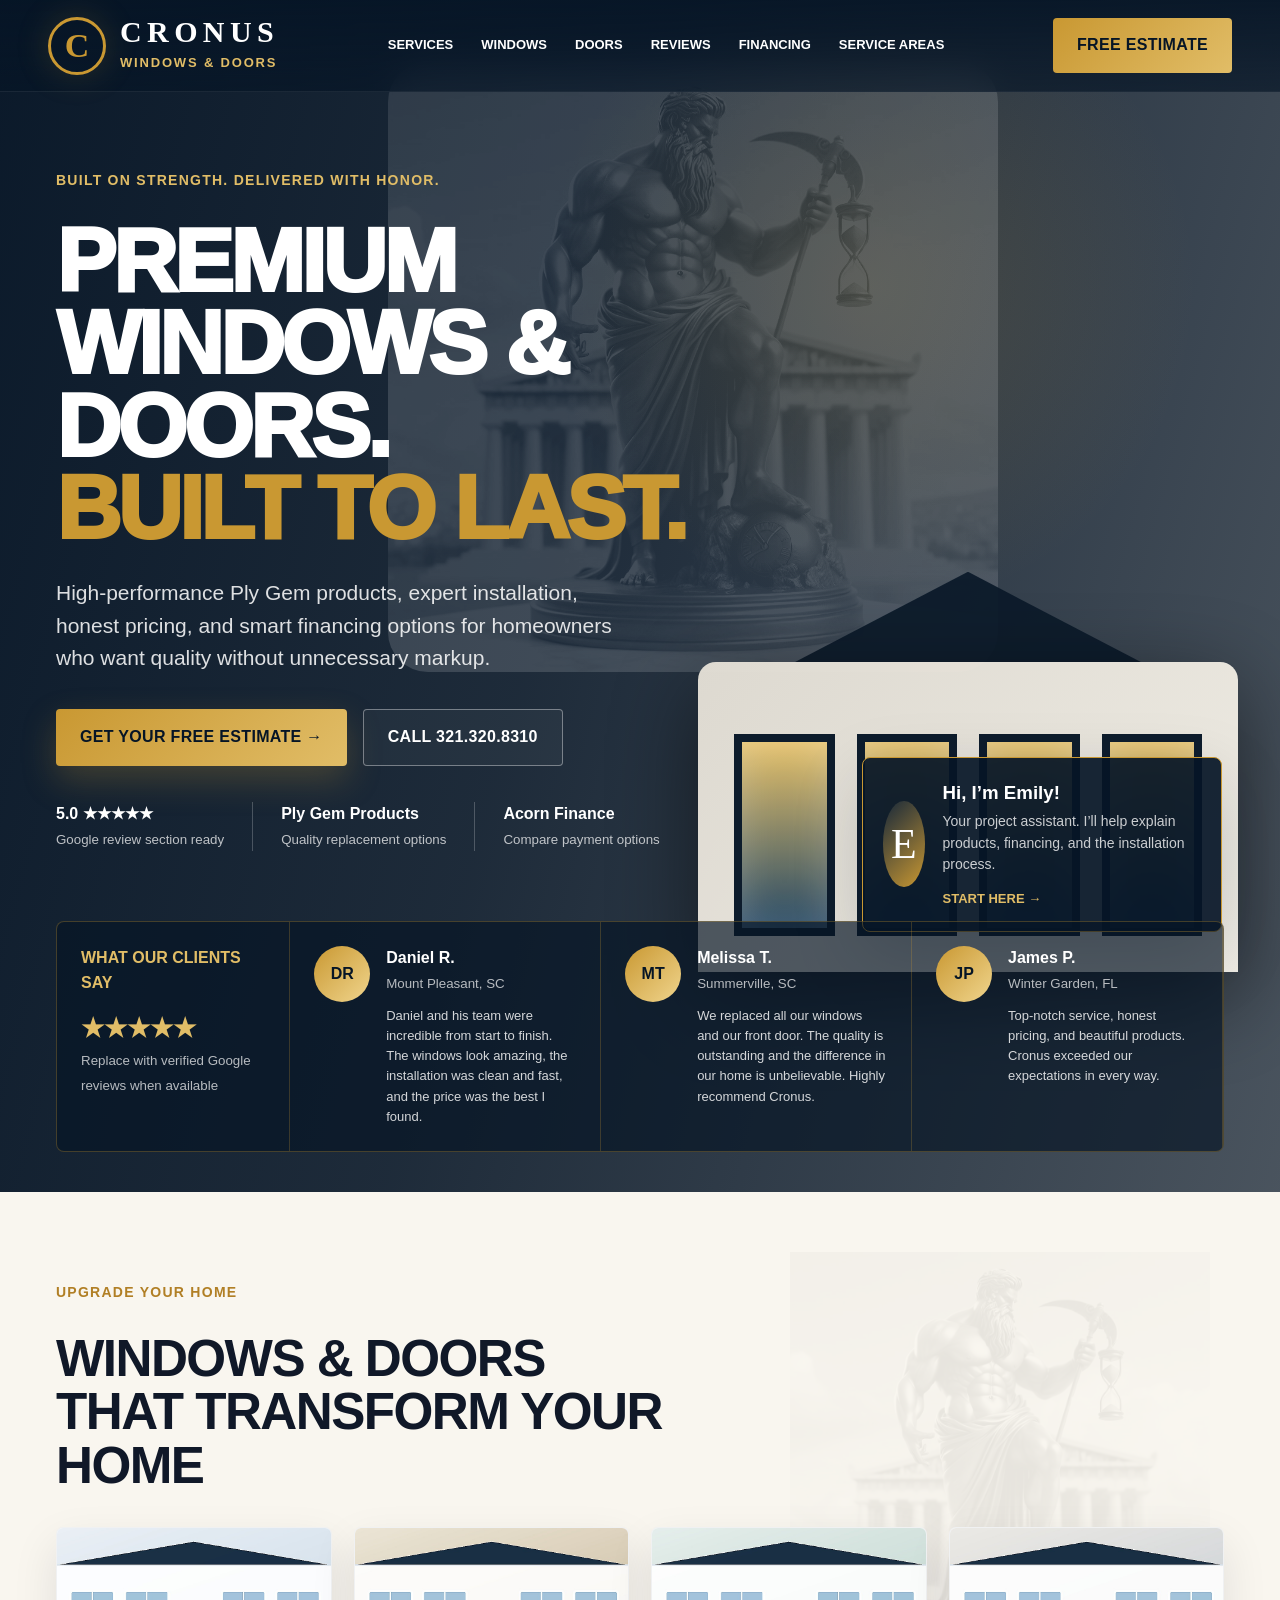
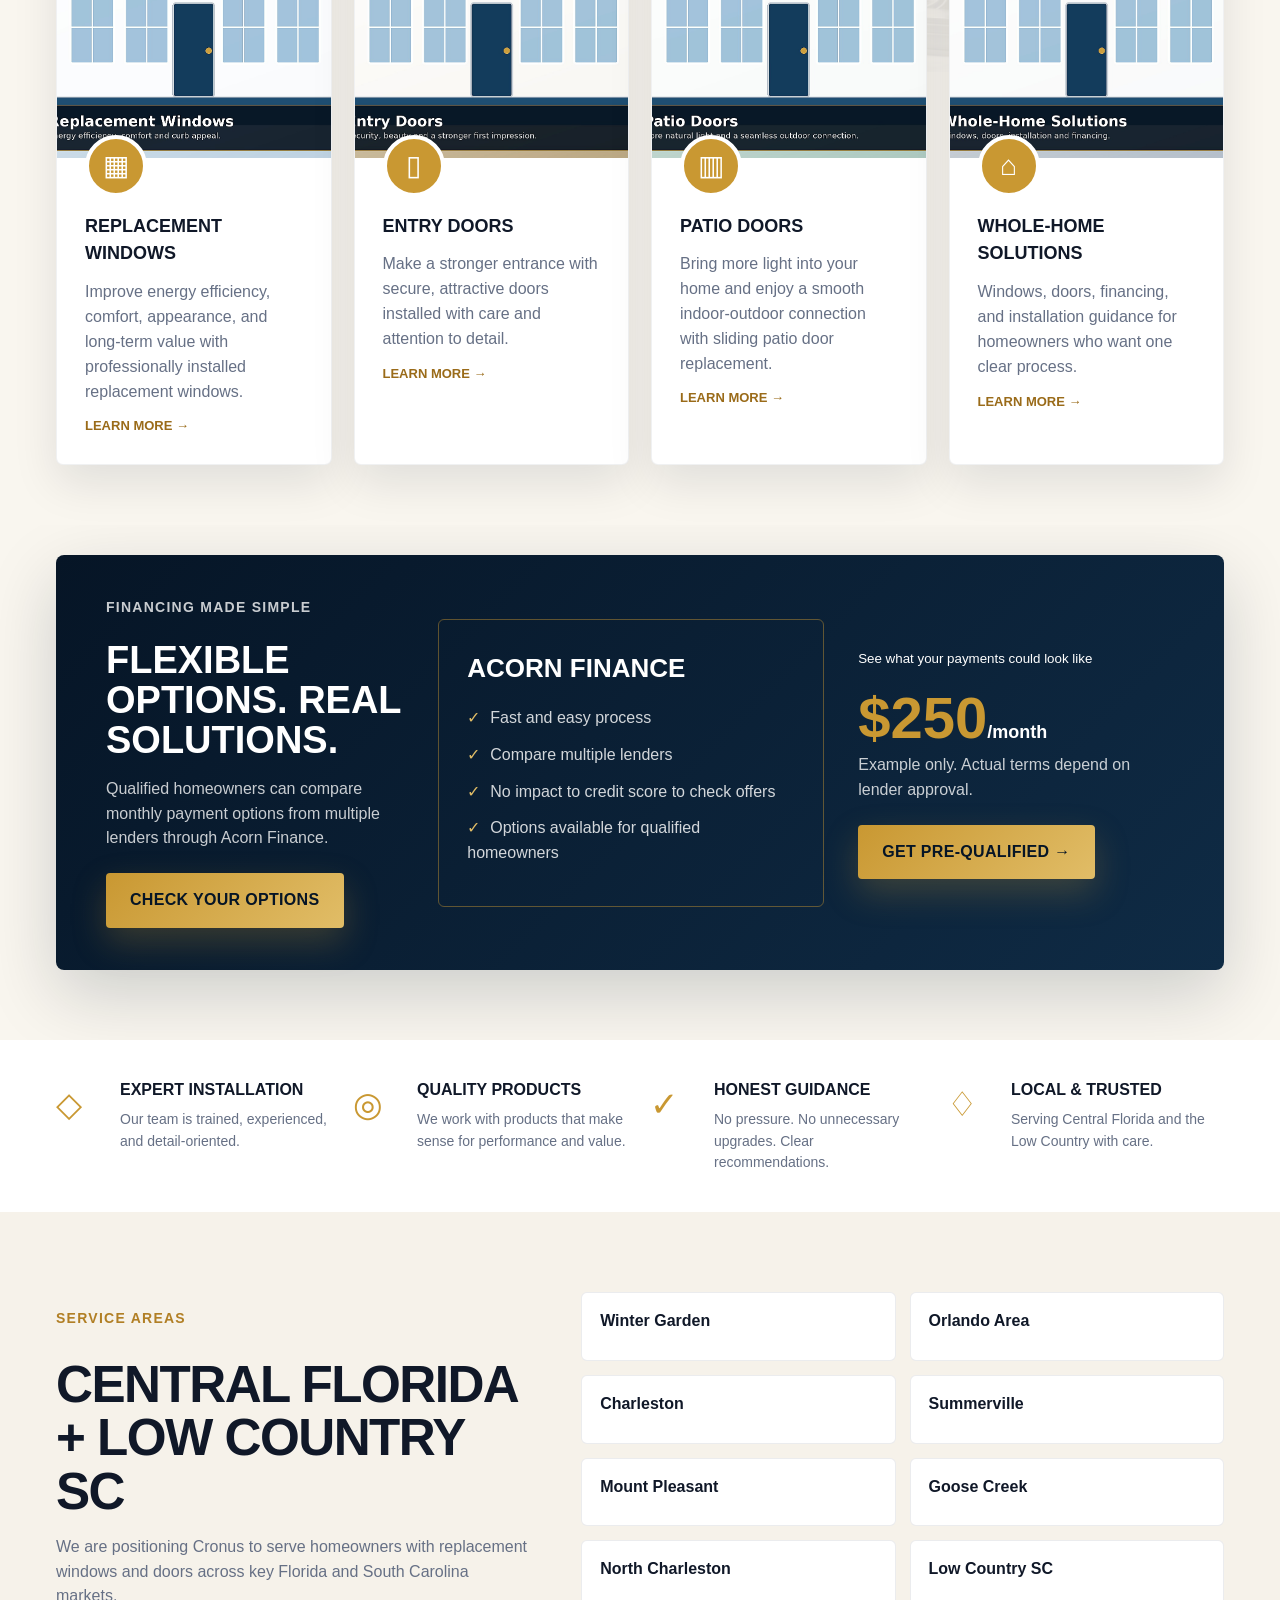
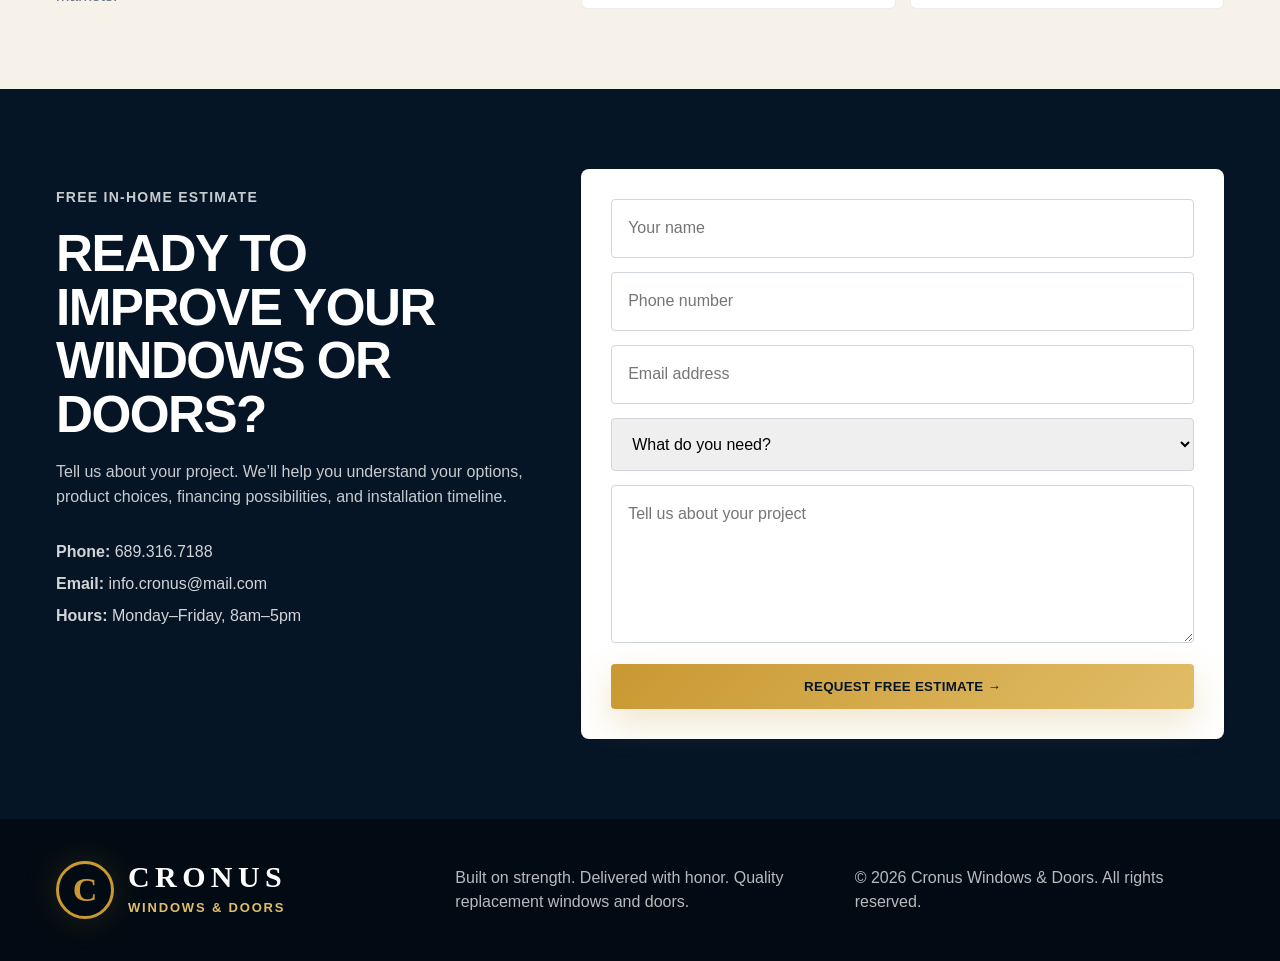
==== commit 54a022c0: "Update contact phone number in index.html" ====
--- a/index.html
+++ b/index.html
@@ -45,7 +45,7 @@
         </p>
         <div class="hero-actions">
           <a class="btn gold" href="#contact">Get your free estimate →</a>
-          <a class="btn outline" href="tel:16893167188">Call 689.316.7188</a>
+          <a class="btn outline" href="tel:13213208310">Call 321.320.8310</a>
         </div>
         <div class="trust-strip">
           <div><b>5.0 ★★★★★</b><small>Google review section ready</small></div>
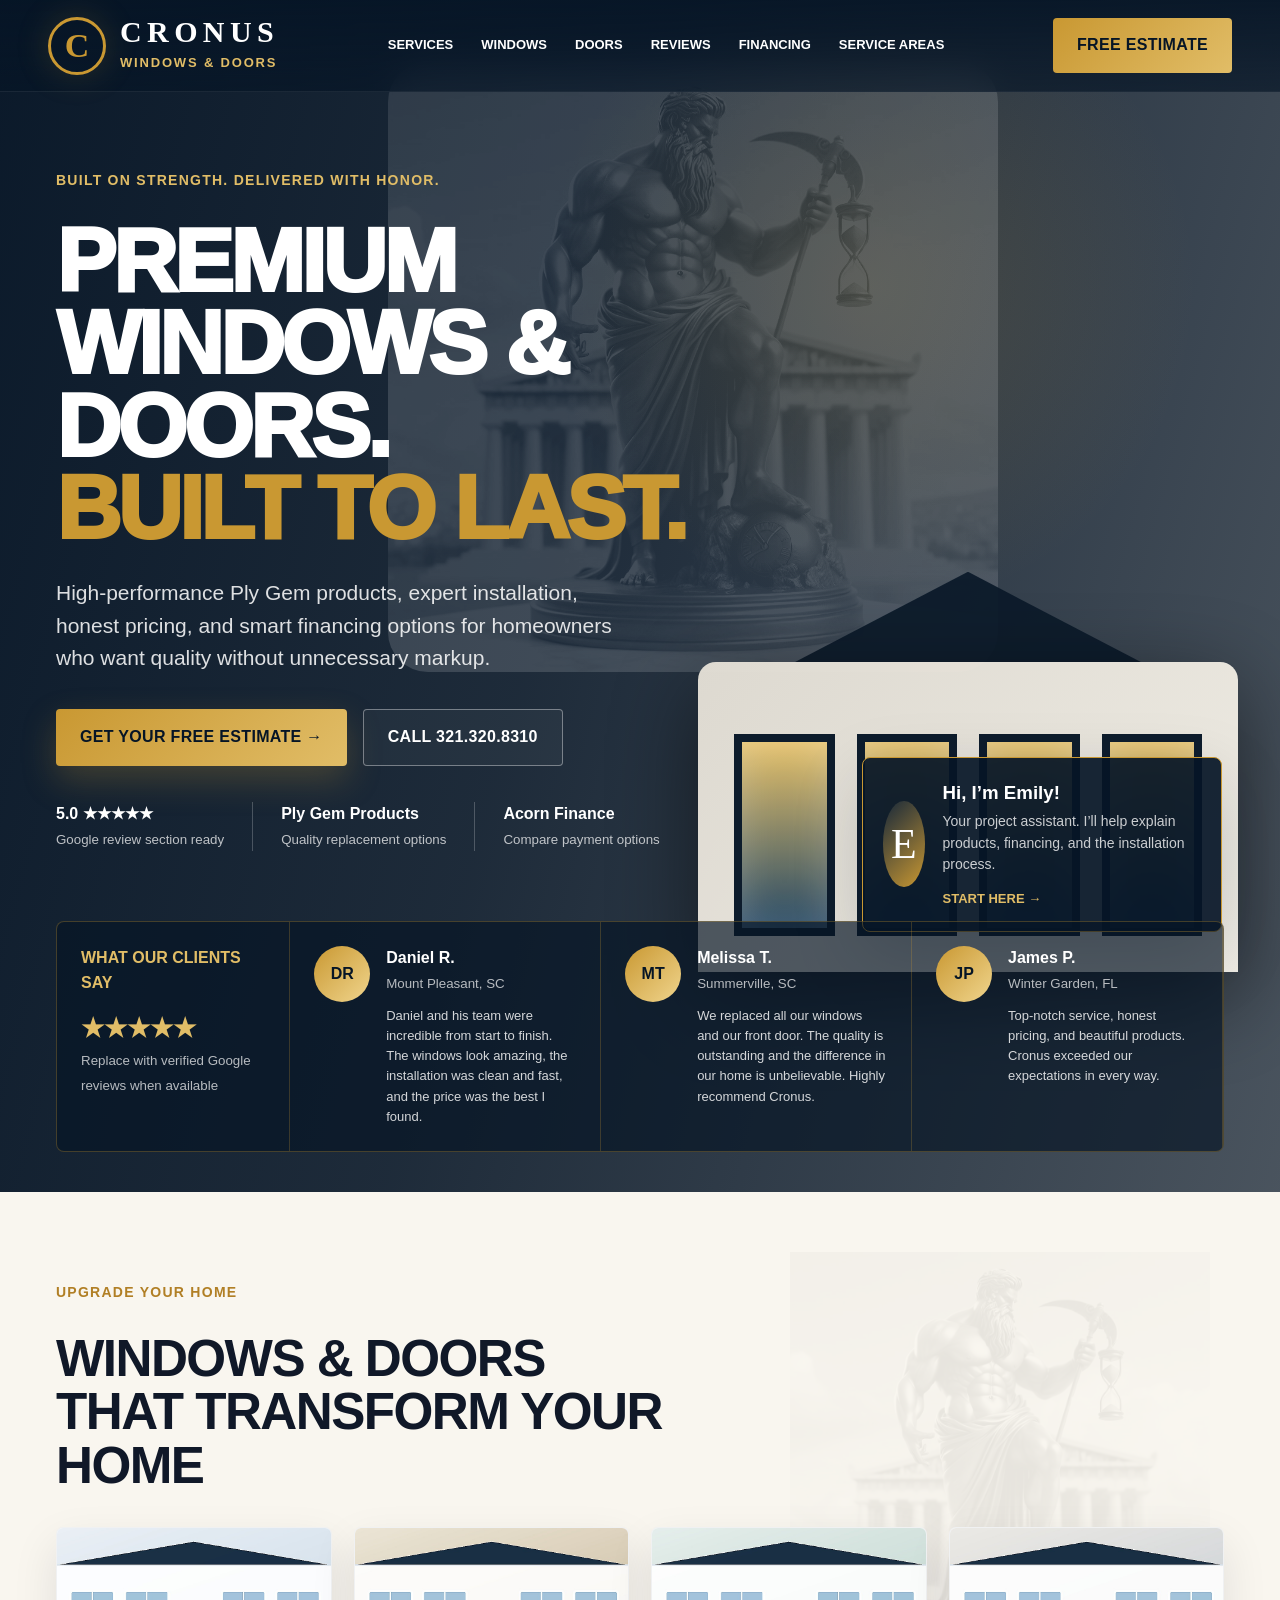
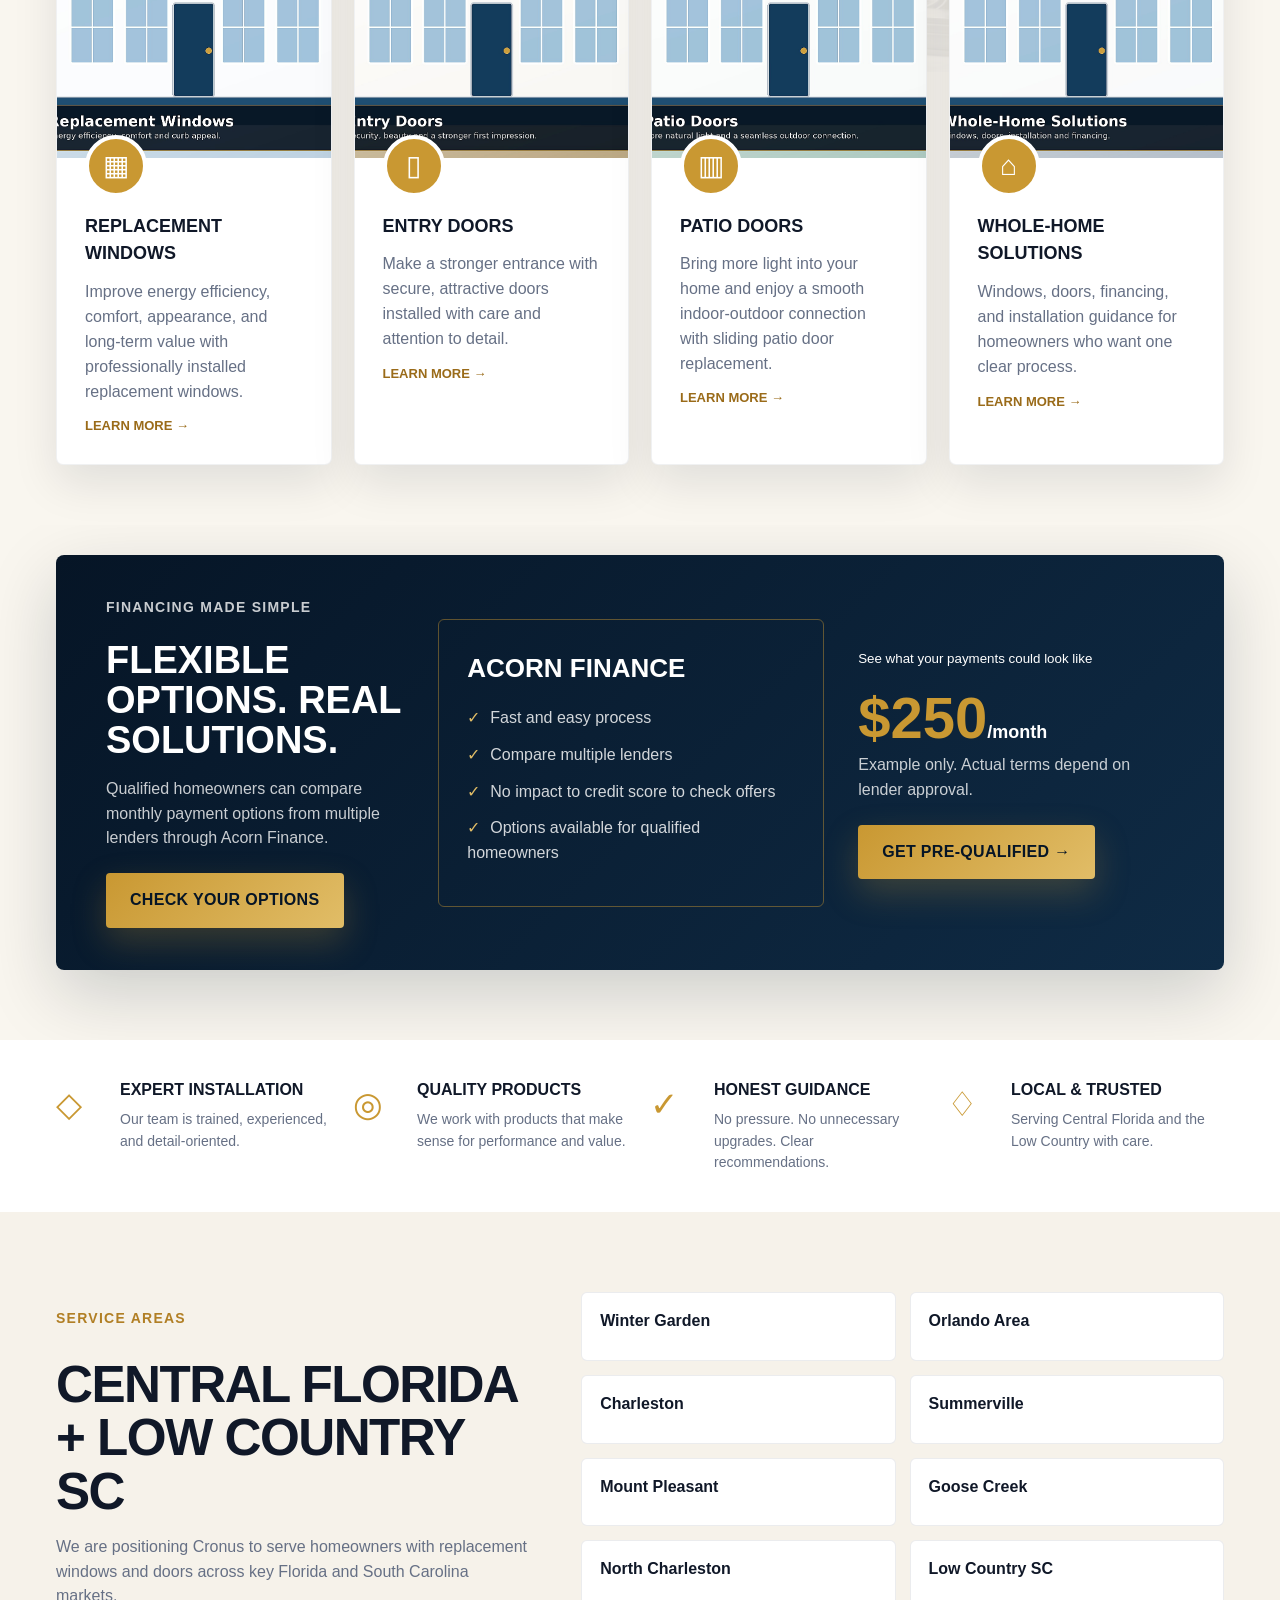
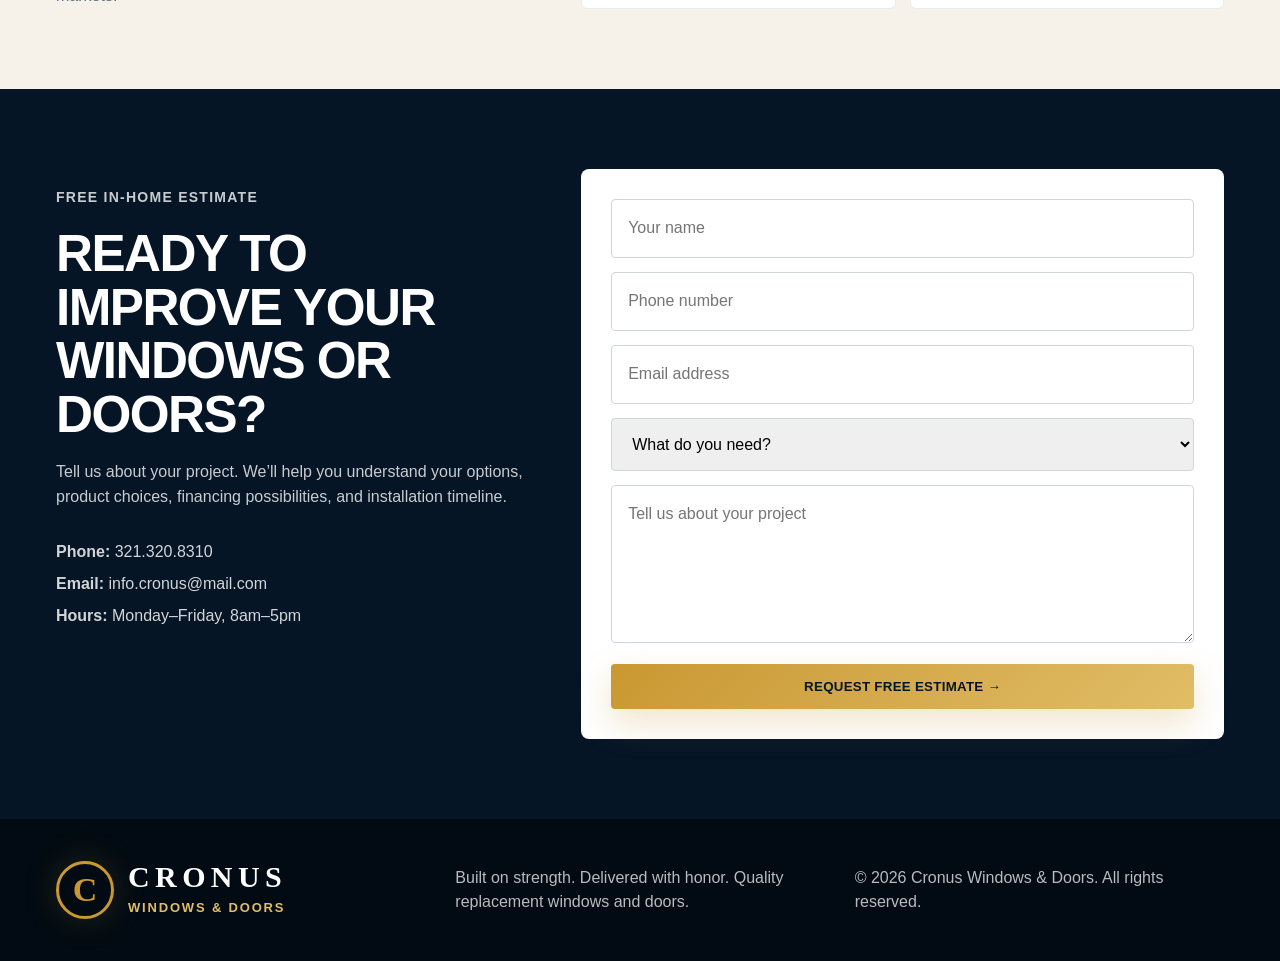
==== commit badb58f0: "Update contact phone number in index.html" ====
--- a/index.html
+++ b/index.html
@@ -172,7 +172,7 @@
         <h2>Ready to improve your windows or doors?</h2>
         <p>Tell us about your project. We’ll help you understand your options, product choices, financing possibilities, and installation timeline.</p>
         <div class="contact-info">
-          <b>Phone:</b> <a href="tel:16893167188">689.316.7188</a><br />
+          <b>Phone:</b> <a href="tel:16893167188">321.320.8310</a><br />
           <b>Email:</b> <a href="mailto:info.cronus@mail.com">info.cronus@mail.com</a><br />
           <b>Hours:</b> Monday–Friday, 8am–5pm
         </div>
